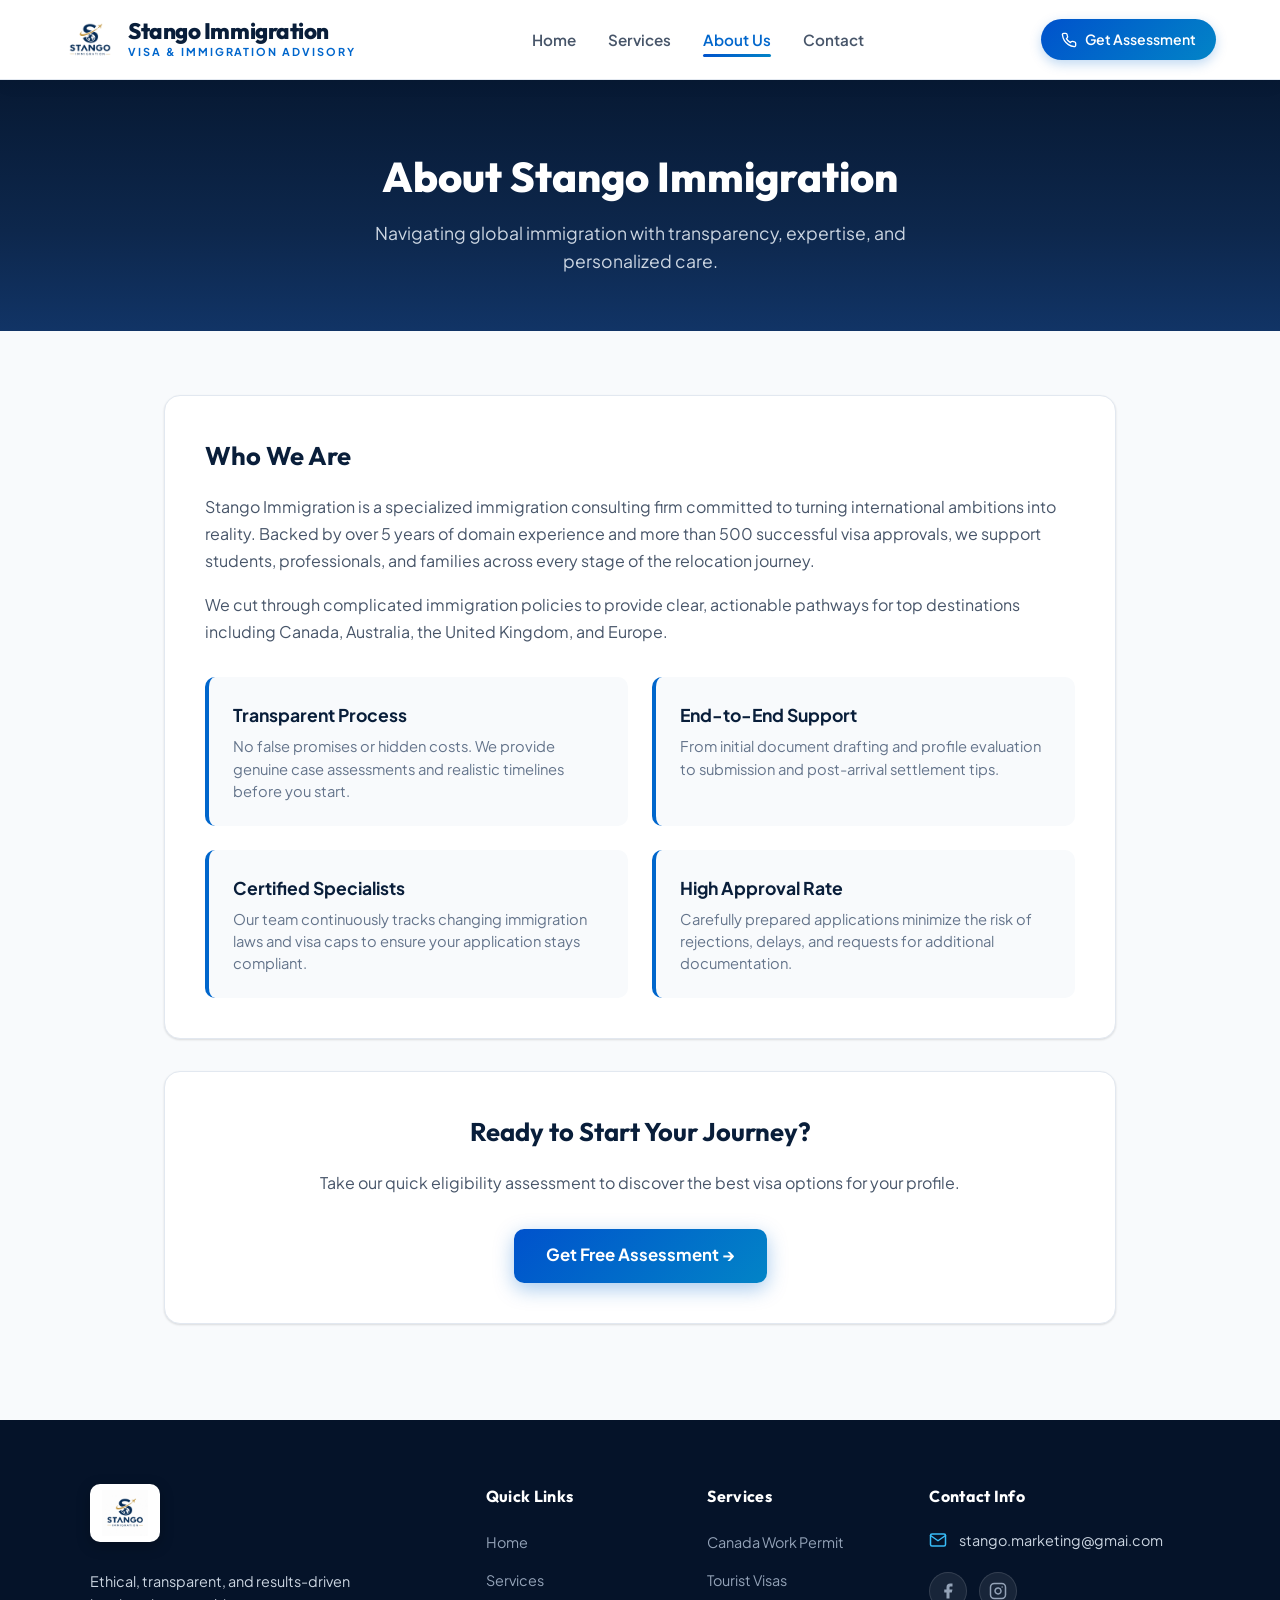
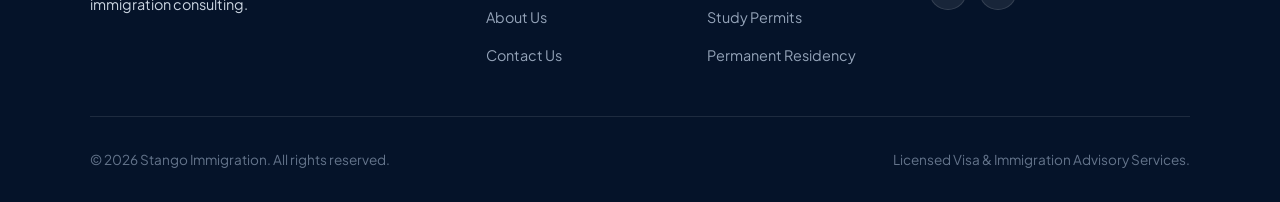
==== about.html @ ac7819a1 "Refresh the Stango Immigration site with a modern layout, branding, and assessment forms. Co-authore" ====
<!DOCTYPE html>
<html lang="en">
<head>
  <meta charset="UTF-8">
  <meta name="viewport" content="width=device-width, initial-scale=1.0">
  <title>About Us | Stango Immigration</title>
  <meta name="description" content="Learn about Stango Immigration, our mission, verified credentials, and commitment to seamless international visa pathways.">
  <link rel="stylesheet" href="css/styles.css">
</head>
<body>

  <!-- SITE HEADER / NAVBAR -->
  <header class="site-header">
    <div class="header-container">
      <a href="index.html" class="brand-link" aria-label="Stango Immigration Home">
        <img src="resources/logo-transparent.png" alt="Stango Immigration Official Logo" class="brand-logo-img">
        <div class="brand-text-wrap">
          <span class="brand-title">Stango Immigration</span>
          <span class="brand-tagline">Visa &amp; Immigration Advisory</span>
        </div>
      </a>

      <!-- Navigation Links -->
      <nav>
        <ul class="nav-menu">
          <li><a href="index.html" class="nav-link">Home</a></li>
          <li><a href="services.html" class="nav-link">Services</a></li>
          <li><a href="about.html" class="nav-link active">About Us</a></li>
          <li><a href="contact.html" class="nav-link">Contact</a></li>
        </ul>
      </nav>

      <!-- Action Button / Header Contact -->
      <div class="header-actions">
        <a href="index.html#assessmentForm" class="btn-nav-cta">
          <svg width="16" height="16" viewBox="0 0 24 24" fill="none" stroke="currentColor" stroke-width="2" stroke-linecap="round" stroke-linejoin="round">
            <path d="M22 16.92v3a2 2 0 0 1-2.18 2 19.79 19.79 0 0 1-8.63-3.07 19.5 19.5 0 0 1-6-6 19.79 19.79 0 0 1-3.07-8.67A2 2 0 0 1 4.11 2h3a2 2 0 0 1 2 1.72 12.84 12.84 0 0 0 .7 2.81 2 2 0 0 1-.45 2.11L8.09 9.91a16 16 0 0 0 6 6l1.27-1.27a2 2 0 0 1 2.11-.45 12.84 12.84 0 0 0 2.81.7A2 2 0 0 1 22 16.92z"></path>
          </svg>
          Get Assessment
        </a>
      </div>

      <!-- Mobile Hamburger Button -->
      <button class="mobile-toggle" aria-label="Toggle navigation menu" aria-expanded="false">
        <span></span>
        <span></span>
        <span></span>
      </button>
    </div>
  </header>

  <!-- PAGE HERO -->
  <section class="page-hero">
    <h1>About Stango Immigration</h1>
    <p>Navigating global immigration with transparency, expertise, and personalized care.</p>
  </section>

  <!-- MAIN ABOUT CONTENT -->
  <main class="content-section">
    <div class="content-card">
      <h2>Who We Are</h2>
      <p>
        Stango Immigration is a specialized immigration consulting firm committed to turning international ambitions into reality. Backed by over 5 years of domain experience and more than 500 successful visa approvals, we support students, professionals, and families across every stage of the relocation journey.
      </p>
      <p>
        We cut through complicated immigration policies to provide clear, actionable pathways for top destinations including Canada, Australia, the United Kingdom, and Europe.
      </p>

      <div class="about-features-grid">
        <div class="feature-box">
          <h3>Transparent Process</h3>
          <p>No false promises or hidden costs. We provide genuine case assessments and realistic timelines before you start.</p>
        </div>
        <div class="feature-box">
          <h3>End-to-End Support</h3>
          <p>From initial document drafting and profile evaluation to submission and post-arrival settlement tips.</p>
        </div>
        <div class="feature-box">
          <h3>Certified Specialists</h3>
          <p>Our team continuously tracks changing immigration laws and visa caps to ensure your application stays compliant.</p>
        </div>
        <div class="feature-box">
          <h3>High Approval Rate</h3>
          <p>Carefully prepared applications minimize the risk of rejections, delays, and requests for additional documentation.</p>
        </div>
      </div>
    </div>

    <div class="content-card" style="text-align: center;">
      <h2>Ready to Start Your Journey?</h2>
      <p style="margin-bottom: 1.5rem;">Take our quick eligibility assessment to discover the best visa options for your profile.</p>
      <a href="index.html#assessmentForm" class="btn-submit-form" style="display: inline-flex; width: auto; padding: 0.85rem 2rem;">
        Get Free Assessment &rarr;
      </a>
    </div>
  </main>

  <!-- MODERN FOOTER -->
  <footer class="site-footer">
    <div class="footer-container">
      <div class="footer-top">
        <div class="footer-brand">
          <a href="index.html" class="footer-logo-card" aria-label="Stango Immigration Home">
            <img src="resources/logo.png" alt="Stango Immigration Official Logo">
          </a>
          <p class="footer-desc">
            Ethical, transparent, and results-driven immigration consulting.
          </p>
        </div>

        <div>
          <h4 class="footer-heading">Quick Links</h4>
          <ul class="footer-links">
            <li><a href="index.html" class="footer-link">Home</a></li>
            <li><a href="services.html" class="footer-link">Services</a></li>
            <li><a href="about.html" class="footer-link">About Us</a></li>
            <li><a href="contact.html" class="footer-link">Contact Us</a></li>
          </ul>
        </div>

        <div>
          <h4 class="footer-heading">Services</h4>
          <ul class="footer-links">
            <li><a href="services.html" class="footer-link">Canada Work Permit</a></li>
            <li><a href="services.html" class="footer-link">Tourist Visas</a></li>
            <li><a href="services.html" class="footer-link">Study Permits</a></li>
            <li><a href="services.html" class="footer-link">Permanent Residency</a></li>
          </ul>
        </div>

        <div>
          <h4 class="footer-heading">Contact Info</h4>
          <div class="footer-contact-item">
            <svg viewBox="0 0 24 24" fill="none" stroke="currentColor" stroke-width="2" stroke-linecap="round" stroke-linejoin="round">
              <path d="M4 4h16c1.1 0 2 .9 2 2v12c0 1.1-.9 2-2 2H4c-1.1 0-2-.9-2-2V6c0-1.1.9-2 2-2z"></path>
              <polyline points="22,6 12,13 2,6"></polyline>
            </svg>
            <a href="mailto:stango.marketing@gmai.com" style="color:#cbd5e1;">stango.marketing@gmai.com</a>
          </div>
          <div class="footer-social-row">
            <a href="https://www.facebook.com/profile.php?id=61595603106578" target="_blank" rel="noopener noreferrer" class="footer-social-btn" aria-label="Stango Immigration on Facebook">
              <svg viewBox="0 0 24 24" fill="currentColor"><path d="M18 2h-3a5 5 0 0 0-5 5v3H7v4h3v8h4v-8h3l1-4h-4V7a1 1 0 0 1 1-1h3z"/></svg>
            </a>
            <a href="https://www.instagram.com/stango.immigration" target="_blank" rel="noopener noreferrer" class="footer-social-btn" aria-label="Stango Immigration on Instagram">
              <svg viewBox="0 0 24 24" fill="none" stroke="currentColor" stroke-width="2" stroke-linecap="round" stroke-linejoin="round">
                <rect x="2" y="2" width="20" height="20" rx="5" ry="5"></rect>
                <path d="M16 11.37A4 4 0 1 1 12.63 8 4 4 0 0 1 16 11.37z"></path>
                <line x1="17.5" y1="6.5" x2="17.51" y2="6.5"></line>
              </svg>
            </a>
          </div>
        </div>
      </div>

      <div class="footer-bottom">
        <p>&copy; 2026 Stango Immigration. All rights reserved.</p>
        <p>Licensed Visa &amp; Immigration Advisory Services.</p>
      </div>
    </div>
  </footer>

  <script src="js/script.js"></script>
</body>
</html>
---- css/styles.css ----
/* ==========================================================================
   STANGO IMMIGRATION - MODERN DESIGN SYSTEM
   ========================================================================== */

@import url('https://fonts.googleapis.com/css2?family=Plus+Jakarta+Sans:wght@300;400;500;600;700;800&family=Outfit:wght@500;600;700;800&display=swap');

:root {
  /* Colors */
  --primary-navy: #091e3a;
  --primary-deep: #051329;
  --primary-blue: #0066cc;
  --blue-hover: #0052a3;
  --blue-light: #e0f2fe;
  --blue-gradient: linear-gradient(135deg, #0052cc 0%, #0284c7 100%);
  --hero-gradient: linear-gradient(180deg, #071933 0%, #0d274c 60%, #113466 100%);
  
  --accent-gold: #f59e0b;
  --accent-gold-hover: #d97706;
  --accent-gradient: linear-gradient(135deg, #f59e0b 0%, #f97316 100%);
  
  --text-primary: #0f172a;
  --text-secondary: #475569;
  --text-muted: #64748b;
  --text-white: #ffffff;
  
  --bg-main: #f8fafc;
  --bg-card: #ffffff;
  --bg-card-alt: #f1f5f9;
  --bg-glass: rgba(255, 255, 255, 0.85);
  
  --border-light: #e2e8f0;
  --border-focus: #38bdf8;
  
  /* Shadows */
  --shadow-sm: 0 1px 3px rgba(0, 0, 0, 0.05), 0 1px 2px rgba(0, 0, 0, 0.08);
  --shadow-md: 0 4px 6px -1px rgba(0, 0, 0, 0.07), 0 2px 4px -2px rgba(0, 0, 0, 0.05);
  --shadow-lg: 0 12px 24px -4px rgba(15, 23, 42, 0.08), 0 4px 6px -2px rgba(15, 23, 42, 0.04);
  --shadow-xl: 0 20px 35px -5px rgba(9, 30, 58, 0.15), 0 8px 10px -6px rgba(9, 30, 58, 0.1);
  --shadow-glow: 0 0 25px rgba(0, 102, 204, 0.35);

  /* Radius */
  --radius-sm: 6px;
  --radius-md: 10px;
  --radius-lg: 16px;
  --radius-full: 9999px;

  /* Typography */
  --font-body: 'Plus Jakarta Sans', -apple-system, BlinkMacSystemFont, 'Segoe UI', Roboto, sans-serif;
  --font-heading: 'Outfit', 'Plus Jakarta Sans', sans-serif;
  
  --transition: all 0.25s cubic-bezier(0.16, 1, 0.3, 1);
}

/* ==========================================================================
   RESET & GLOBAL BASE
   ========================================================================== */
*, *::before, *::after {
  box-sizing: border-box;
  margin: 0;
  padding: 0;
}

html {
  scroll-behavior: smooth;
  font-size: 16px;
}

body {
  font-family: var(--font-body);
  background-color: var(--bg-main);
  color: var(--text-primary);
  line-height: 1.6;
  -webkit-font-smoothing: antialiased;
  -moz-osx-font-smoothing: grayscale;
  overflow-x: hidden;
  display: flex;
  flex-direction: column;
  min-height: 100vh;
}

main {
  flex: 1 0 auto;
}

img {
  max-width: 100%;
  height: auto;
  display: block;
}

a {
  color: inherit;
  text-decoration: none;
  transition: var(--transition);
}

/* ==========================================================================
   HEADER & NAVIGATION
   ========================================================================== */
.site-header {
  position: sticky;
  top: 0;
  z-index: 1000;
  background: rgba(255, 255, 255, 0.95);
  backdrop-filter: blur(12px);
  -webkit-backdrop-filter: blur(12px);
  border-bottom: 1px solid var(--border-light);
  box-shadow: 0 4px 20px rgba(0, 0, 0, 0.04);
}

.header-container {
  max-width: 1200px;
  margin: 0 auto;
  padding: 0.85rem 1.5rem;
  display: flex;
  align-items: center;
  justify-content: space-between;
}

.brand-link {
  display: flex;
  align-items: center;
  gap: 0.75rem;
  text-decoration: none;
}

.brand-logo-img {
  height: 52px;
  width: auto;
  object-fit: contain;
  transition: transform 0.25s ease;
}

.brand-link:hover .brand-logo-img {
  transform: scale(1.03);
}

.footer-logo-card {
  display: inline-flex;
  align-items: center;
  background: #ffffff;
  padding: 6px 12px;
  border-radius: var(--radius-md);
  margin-bottom: 1rem;
  box-shadow: 0 4px 14px rgba(0, 0, 0, 0.25);
  transition: var(--transition);
}

.footer-logo-card:hover {
  transform: translateY(-2px);
  box-shadow: 0 6px 18px rgba(0, 0, 0, 0.35);
}

.footer-logo-card img {
  height: 46px;
  width: auto;
  object-fit: contain;
}

.brand-text-wrap {
  display: flex;
  flex-direction: column;
}

.brand-title {
  font-family: var(--font-heading);
  font-size: 1.4rem;
  font-weight: 800;
  color: var(--primary-navy);
  letter-spacing: -0.02em;
  line-height: 1.1;
}

.brand-tagline {
  font-size: 0.68rem;
  font-weight: 700;
  color: var(--primary-blue);
  letter-spacing: 0.18em;
  text-transform: uppercase;
}

/* Nav Menu */
.nav-menu {
  display: flex;
  align-items: center;
  gap: 2rem;
  list-style: none;
}

.nav-link {
  font-weight: 600;
  font-size: 0.95rem;
  color: var(--text-secondary);
  position: relative;
  padding: 0.5rem 0;
}

.nav-link:hover,
.nav-link.active {
  color: var(--primary-blue);
}

.nav-link::after {
  content: '';
  position: absolute;
  bottom: 0;
  left: 0;
  width: 0;
  height: 2.5px;
  background: var(--blue-gradient);
  border-radius: var(--radius-full);
  transition: width 0.25s ease;
}

.nav-link:hover::after,
.nav-link.active::after {
  width: 100%;
}

/* Nav CTA */
.header-actions {
  display: flex;
  align-items: center;
  gap: 1rem;
}

.btn-nav-cta {
  display: inline-flex;
  align-items: center;
  gap: 0.5rem;
  background: var(--blue-gradient);
  color: var(--text-white);
  padding: 0.6rem 1.25rem;
  border-radius: var(--radius-full);
  font-weight: 600;
  font-size: 0.88rem;
  box-shadow: 0 4px 12px rgba(0, 102, 204, 0.25);
  transition: var(--transition);
}

.btn-nav-cta:hover {
  transform: translateY(-2px);
  box-shadow: 0 6px 18px rgba(0, 102, 204, 0.35);
  color: #fff;
}

/* Mobile Toggle */
.mobile-toggle {
  display: none;
  background: none;
  border: none;
  cursor: pointer;
  padding: 0.5rem;
  flex-direction: column;
  gap: 5px;
}

.mobile-toggle span {
  display: block;
  width: 24px;
  height: 2.5px;
  background-color: var(--primary-navy);
  border-radius: 2px;
  transition: var(--transition);
}

/* ==========================================================================
   HOMEPAGE HERO SECTION
   ========================================================================== */
.hero-homepage {
  background: var(--hero-gradient);
  color: var(--text-white);
  position: relative;
  overflow: hidden;
  padding: 3.5rem 1.5rem 5rem;
}

/* Background ambient glows */
.hero-homepage::before {
  content: '';
  position: absolute;
  top: -100px;
  right: -50px;
  width: 450px;
  height: 450px;
  background: radial-gradient(circle, rgba(56, 189, 248, 0.2) 0%, transparent 70%);
  filter: blur(50px);
  pointer-events: none;
}

.hero-homepage::after {
  content: '';
  position: absolute;
  bottom: -50px;
  left: -50px;
  width: 400px;
  height: 400px;
  background: radial-gradient(circle, rgba(245, 158, 11, 0.15) 0%, transparent 70%);
  filter: blur(50px);
  pointer-events: none;
}

.hero-inner {
  max-width: 1100px;
  margin: 0 auto;
  position: relative;
  z-index: 2;
  text-align: center;
}

/* Hero Badge */
.hero-pill-badge {
  display: inline-flex;
  align-items: center;
  gap: 0.5rem;
  background: rgba(255, 255, 255, 0.12);
  border: 1px solid rgba(255, 255, 255, 0.2);
  backdrop-filter: blur(8px);
  padding: 0.35rem 1rem;
  border-radius: var(--radius-full);
  font-size: 0.85rem;
  font-weight: 600;
  color: #bae6fd;
  margin-bottom: 1.25rem;
  box-shadow: 0 4px 15px rgba(0, 0, 0, 0.1);
}

.hero-pill-badge .dot {
  width: 8px;
  height: 8px;
  border-radius: 50%;
  background-color: var(--accent-gold);
  box-shadow: 0 0 8px var(--accent-gold);
  animation: pulse 2s infinite;
}

@keyframes pulse {
  0% { transform: scale(0.95); opacity: 0.8; }
  50% { transform: scale(1.2); opacity: 1; }
  100% { transform: scale(0.95); opacity: 0.8; }
}

/* Main Organization Title */
.hero-org-title {
  font-family: var(--font-heading);
  font-size: clamp(2.4rem, 5.5vw, 3.8rem);
  font-weight: 800;
  line-height: 1.1;
  letter-spacing: -0.03em;
  margin-bottom: 0.75rem;
  color: #ffffff;
  text-shadow: 0 2px 10px rgba(0, 0, 0, 0.2);
}

.hero-org-title span {
  background: linear-gradient(135deg, #60a5fa 0%, #38bdf8 100%);
  -webkit-background-clip: text;
  -webkit-text-fill-color: transparent;
}

.hero-org-subtitle {
  font-size: 1.15rem;
  max-width: 650px;
  margin: 0 auto 2.5rem;
  color: #cbd5e1;
  font-weight: 400;
}

/* ==========================================================================
   MODERN CONTACT FORM CARD (HERO EMBEDDED)
   ========================================================================== */
.contact-card-wrapper {
  max-width: 760px;
  margin: 0 auto;
  text-align: left;
}

.modern-form-card {
  background: #ffffff;
  color: var(--text-primary);
  border-radius: var(--radius-lg);
  padding: 2.25rem 2.5rem;
  box-shadow: var(--shadow-xl);
  border: 1px solid rgba(255, 255, 255, 0.9);
  position: relative;
  z-index: 5;
}

.form-header {
  margin-bottom: 1.75rem;
  border-bottom: 1px solid var(--border-light);
  padding-bottom: 1.25rem;
  display: flex;
  align-items: center;
  justify-content: space-between;
  flex-wrap: wrap;
  gap: 0.5rem;
}

.form-header-title {
  font-family: var(--font-heading);
  font-size: 1.4rem;
  font-weight: 700;
  color: var(--primary-navy);
  margin-bottom: 0.2rem;
}

.form-header-desc {
  font-size: 0.88rem;
  color: var(--text-muted);
}

.form-header-badge {
  background: #f0fdf4;
  color: #166534;
  border: 1px solid #bbf7d0;
  padding: 0.3rem 0.75rem;
  border-radius: var(--radius-full);
  font-size: 0.78rem;
  font-weight: 600;
}

/* Form Layout Grid */
.form-grid {
  display: grid;
  grid-template-columns: 1fr 1fr;
  gap: 1.25rem;
}

.form-group {
  display: flex;
  flex-direction: column;
  gap: 0.4rem;
}

.form-group.col-span-2 {
  grid-column: span 2;
}

.form-label {
  font-size: 0.88rem;
  font-weight: 600;
  color: var(--text-secondary);
  display: flex;
  align-items: center;
  gap: 0.4rem;
}

.form-label .required {
  color: #ef4444;
}

.input-icon-wrap {
  position: relative;
  display: flex;
  align-items: center;
}

.input-icon {
  position: absolute;
  left: 1rem;
  color: #94a3b8;
  width: 18px;
  height: 18px;
  pointer-events: none;
}

.form-input,
.form-select,
.form-textarea {
  width: 100%;
  font-family: var(--font-body);
  font-size: 0.95rem;
  padding: 0.75rem 1rem 0.75rem 2.75rem;
  background-color: #f8fafc;
  border: 1.5px solid var(--border-light);
  border-radius: var(--radius-md);
  color: var(--text-primary);
  transition: var(--transition);
  outline: none;
}

.form-input:hover,
.form-select:hover,
.form-textarea:hover {
  background-color: #ffffff;
  border-color: #cbd5e1;
}

.form-input:focus,
.form-select:focus,
.form-textarea:focus {
  background-color: #ffffff;
  border-color: var(--primary-blue);
  box-shadow: 0 0 0 3px rgba(0, 102, 204, 0.15);
}

.form-select {
  cursor: pointer;
  appearance: none;
  background-image: url("data:image/svg+xml;charset=UTF-8,%3csvg xmlns='http://www.w3.org/2000/svg' viewBox='0 0 24 24' fill='none' stroke='%2364748b' stroke-width='2' stroke-linecap='round' stroke-linejoin='round'%3e%3cpolyline points='6 9 12 15 18 9'%3e%3c/polyline%3e%3c/svg%3e");
  background-repeat: no-repeat;
  background-position: right 1rem center;
  background-size: 16px;
  padding-right: 2.5rem;
}

.form-textarea {
  padding-left: 1rem;
  min-height: 90px;
  resize: vertical;
}

/* Submit Button */
.btn-submit-form {
  width: 100%;
  background: var(--blue-gradient);
  color: #ffffff;
  font-family: var(--font-body);
  font-size: 1.05rem;
  font-weight: 700;
  padding: 0.95rem 1.5rem;
  border: none;
  border-radius: var(--radius-md);
  cursor: pointer;
  display: flex;
  align-items: center;
  justify-content: center;
  gap: 0.65rem;
  box-shadow: 0 6px 20px rgba(0, 102, 204, 0.35);
  transition: var(--transition);
  margin-top: 0.5rem;
}

.btn-submit-form:hover {
  transform: translateY(-2px);
  box-shadow: 0 8px 25px rgba(0, 102, 204, 0.45);
}

.btn-submit-form:active {
  transform: translateY(0);
}

.btn-submit-form svg {
  width: 20px;
  height: 20px;
  transition: transform 0.2s ease;
}

.btn-submit-form:hover svg {
  transform: translateX(4px);
}

/* Form Footer Guarantee */
.form-footer-guarantee {
  margin-top: 1rem;
  display: flex;
  align-items: center;
  justify-content: center;
  gap: 1.5rem;
  color: var(--text-muted);
  font-size: 0.8rem;
  font-weight: 500;
  text-align: center;
}

.form-footer-guarantee span {
  display: flex;
  align-items: center;
  gap: 0.35rem;
}

/* Submission Feedback Banner */
.form-alert {
  display: none;
  padding: 1rem 1.25rem;
  border-radius: var(--radius-md);
  margin-bottom: 1.5rem;
  font-size: 0.95rem;
  font-weight: 500;
}

.form-alert.success {
  display: flex;
  align-items: center;
  gap: 0.75rem;
  background-color: #ecfdf5;
  color: #065f46;
  border: 1px solid #a7f3d0;
}

/* ==========================================================================
   MINIMAL TRUST / ESSENTIAL HIGHLIGHTS
   ========================================================================== */
.trust-strip {
  background: #ffffff;
  border-bottom: 1px solid var(--border-light);
  padding: 2.5rem 1.5rem;
}

.trust-container {
  max-width: 1100px;
  margin: 0 auto;
  display: grid;
  grid-template-columns: repeat(4, 1fr);
  gap: 1.5rem;
}

.trust-item {
  display: flex;
  align-items: center;
  gap: 1rem;
  padding: 1rem;
  border-radius: var(--radius-md);
  background: #f8fafc;
  border: 1px solid var(--border-light);
  transition: var(--transition);
}

.trust-item:hover {
  transform: translateY(-2px);
  box-shadow: var(--shadow-sm);
  border-color: #cbd5e1;
}

.trust-icon-box {
  width: 44px;
  height: 44px;
  border-radius: 10px;
  background: var(--blue-light);
  color: var(--primary-blue);
  display: flex;
  align-items: center;
  justify-content: center;
  flex-shrink: 0;
}

.trust-icon-box svg {
  width: 22px;
  height: 22px;
}

.trust-title {
  font-size: 0.95rem;
  font-weight: 700;
  color: var(--primary-navy);
  line-height: 1.2;
}

.trust-subtitle {
  font-size: 0.8rem;
  color: var(--text-muted);
}

/* ==========================================================================
   KEY SERVICES SECTION (CLEAN & CONCISE)
   ========================================================================== */
.services-section {
  padding: 4.5rem 1.5rem;
  background: var(--bg-main);
}

.section-container {
  max-width: 1100px;
  margin: 0 auto;
}

.section-header-compact {
  text-align: center;
  margin-bottom: 3rem;
}

.section-eyebrow {
  display: inline-block;
  font-size: 0.78rem;
  font-weight: 700;
  text-transform: uppercase;
  letter-spacing: 0.15em;
  color: var(--primary-blue);
  background: var(--blue-light);
  padding: 0.3rem 0.85rem;
  border-radius: var(--radius-full);
  margin-bottom: 0.75rem;
}

.section-title {
  font-family: var(--font-heading);
  font-size: 2.2rem;
  font-weight: 800;
  color: var(--primary-navy);
  letter-spacing: -0.02em;
}

.section-desc {
  max-width: 600px;
  margin: 0.5rem auto 0;
  color: var(--text-muted);
  font-size: 1rem;
}

.services-grid-modern {
  display: grid;
  grid-template-columns: repeat(3, 1fr);
  gap: 1.75rem;
}

.service-card-modern {
  background: #ffffff;
  border-radius: var(--radius-lg);
  padding: 2rem;
  border: 1px solid var(--border-light);
  box-shadow: var(--shadow-sm);
  transition: var(--transition);
  display: flex;
  flex-direction: column;
}

.service-card-modern:hover {
  transform: translateY(-5px);
  box-shadow: var(--shadow-lg);
  border-color: #cbd5e1;
}

.service-icon-wrap {
  width: 52px;
  height: 52px;
  border-radius: 12px;
  background: var(--blue-light);
  color: var(--primary-blue);
  display: flex;
  align-items: center;
  justify-content: center;
  margin-bottom: 1.25rem;
}

.service-card-title {
  font-family: var(--font-heading);
  font-size: 1.25rem;
  font-weight: 700;
  color: var(--primary-navy);
  margin-bottom: 0.6rem;
}

.service-card-text {
  color: var(--text-secondary);
  font-size: 0.92rem;
  line-height: 1.5;
  margin-bottom: 1.25rem;
  flex-grow: 1;
}

.service-link {
  font-weight: 600;
  font-size: 0.88rem;
  color: var(--primary-blue);
  display: inline-flex;
  align-items: center;
  gap: 0.35rem;
}

.service-link:hover {
  color: var(--blue-hover);
  gap: 0.6rem;
}

/* ==========================================================================
   MINIMAL STATS / DESTINATIONS
   ========================================================================== */
.destinations-strip {
  background: #ffffff;
  padding: 4rem 1.5rem;
  border-top: 1px solid var(--border-light);
  border-bottom: 1px solid var(--border-light);
}

.destinations-grid {
  display: grid;
  grid-template-columns: repeat(4, 1fr);
  gap: 1.5rem;
  margin-top: 2rem;
}

.dest-card {
  background: #f8fafc;
  border: 1px solid var(--border-light);
  border-radius: var(--radius-md);
  padding: 1.5rem;
  text-align: center;
  transition: var(--transition);
}

.dest-card:hover {
  transform: translateY(-3px);
  box-shadow: var(--shadow-md);
  background: #ffffff;
  border-color: var(--border-focus);
}

.dest-flag {
  font-size: 2.2rem;
  margin-bottom: 0.5rem;
}

.dest-name {
  font-family: var(--font-heading);
  font-size: 1.15rem;
  font-weight: 700;
  color: var(--primary-navy);
}

.dest-visas {
  font-size: 0.82rem;
  color: var(--text-muted);
  margin-top: 0.25rem;
}

/* ==========================================================================
   SECONDARY PAGES STYLING (ABOUT, SERVICES, CONTACT)
   ========================================================================== */
.page-hero {
  background: var(--hero-gradient);
  color: #ffffff;
  padding: 4rem 1.5rem 3.5rem;
  text-align: center;
  position: relative;
}

.page-hero h1 {
  font-family: var(--font-heading);
  font-size: 2.6rem;
  font-weight: 800;
  margin-bottom: 0.5rem;
}

.page-hero p {
  color: #cbd5e1;
  font-size: 1.1rem;
  max-width: 600px;
  margin: 0 auto;
}

.content-section {
  padding: 4rem 1.5rem;
  max-width: 1000px;
  margin: 0 auto;
}

.content-card {
  background: #ffffff;
  padding: 2.5rem;
  border-radius: var(--radius-lg);
  border: 1px solid var(--border-light);
  box-shadow: var(--shadow-sm);
  margin-bottom: 2rem;
}

.content-card h2 {
  font-family: var(--font-heading);
  font-size: 1.6rem;
  font-weight: 700;
  color: var(--primary-navy);
  margin-bottom: 1rem;
}

.content-card p {
  color: var(--text-secondary);
  font-size: 1rem;
  line-height: 1.7;
  margin-bottom: 1rem;
}

.content-card p:last-child {
  margin-bottom: 0;
}

.about-features-grid {
  display: grid;
  grid-template-columns: repeat(2, 1fr);
  gap: 1.5rem;
  margin-top: 2rem;
}

.feature-box {
  padding: 1.5rem;
  background: #f8fafc;
  border-radius: var(--radius-md);
  border-left: 4px solid var(--primary-blue);
}

.feature-box h3 {
  font-size: 1.1rem;
  font-weight: 700;
  color: var(--primary-navy);
  margin-bottom: 0.4rem;
}

.feature-box p {
  font-size: 0.92rem;
  color: var(--text-muted);
  line-height: 1.5;
  margin-bottom: 0;
}

/* ==========================================================================
   FOOTER (MODERN, CLEAN, NOT FIXED!)
   ========================================================================== */
.site-footer {
  background: var(--primary-deep);
  color: #94a3b8;
  padding: 4rem 1.5rem 2rem;
  margin-top: auto;
}

.footer-container {
  max-width: 1100px;
  margin: 0 auto;
}

.footer-top {
  display: grid;
  grid-template-columns: 2fr 1fr 1fr 1.5fr;
  gap: 3rem;
  padding-bottom: 3rem;
  border-bottom: 1px solid rgba(255, 255, 255, 0.1);
}

.footer-brand .brand-logo-img {
  height: 40px;
  margin-bottom: 1rem;
}

.footer-desc {
  font-size: 0.9rem;
  line-height: 1.6;
  color: #cbd5e1;
  max-width: 320px;
  margin-top: 0.75rem;
}

.footer-heading {
  font-family: var(--font-heading);
  font-size: 1rem;
  font-weight: 700;
  color: #ffffff;
  margin-bottom: 1.25rem;
  letter-spacing: 0.02em;
}

.footer-links {
  list-style: none;
  display: flex;
  flex-direction: column;
  gap: 0.75rem;
}

.footer-link {
  font-size: 0.9rem;
  color: #94a3b8;
  transition: var(--transition);
}

.footer-link:hover {
  color: #ffffff;
  padding-left: 4px;
}

.footer-contact-item {
  display: flex;
  align-items: flex-start;
  gap: 0.75rem;
  font-size: 0.9rem;
  color: #cbd5e1;
  margin-bottom: 0.85rem;
}

.footer-contact-item svg {
  width: 18px;
  height: 18px;
  color: #38bdf8;
  flex-shrink: 0;
  margin-top: 2px;
}

/* Social Icons */
.footer-social-row {
  display: flex;
  align-items: center;
  gap: 0.75rem;
  margin-top: 1.25rem;
}

.footer-social-btn {
  display: inline-flex;
  align-items: center;
  justify-content: center;
  width: 38px;
  height: 38px;
  border-radius: var(--radius-full);
  background: rgba(255, 255, 255, 0.08);
  border: 1px solid rgba(255, 255, 255, 0.12);
  color: #94a3b8;
  transition: var(--transition);
}

.footer-social-btn:hover {
  background: var(--primary-blue);
  border-color: var(--primary-blue);
  color: #ffffff;
  transform: translateY(-3px);
  box-shadow: 0 6px 16px rgba(0, 102, 204, 0.4);
}

.footer-social-btn svg {
  width: 18px;
  height: 18px;
}

/* Footer bottom */
.footer-bottom {
  padding-top: 2rem;
  display: flex;
  align-items: center;
  justify-content: space-between;
  flex-wrap: wrap;
  gap: 1rem;
  font-size: 0.85rem;
  color: #64748b;
}

/* ==========================================================================
   RESPONSIVE MEDIA QUERIES
   ========================================================================== */
@media (max-width: 992px) {
  .trust-container {
    grid-template-columns: repeat(2, 1fr);
  }

  .services-grid-modern {
    grid-template-columns: repeat(2, 1fr);
  }

  .destinations-grid {
    grid-template-columns: repeat(2, 1fr);
  }

  .footer-top {
    grid-template-columns: 1fr 1fr;
    gap: 2rem;
  }
}

@media (max-width: 768px) {
  .mobile-toggle {
    display: flex;
  }

  .nav-menu {
    position: absolute;
    top: 100%;
    left: 0;
    right: 0;
    background: #ffffff;
    flex-direction: column;
    align-items: flex-start;
    padding: 1.5rem;
    gap: 1rem;
    box-shadow: 0 10px 25px rgba(0, 0, 0, 0.1);
    display: none;
    border-top: 1px solid var(--border-light);
  }

  .nav-menu.open {
    display: flex;
  }

  .header-actions {
    display: none;
  }

  .form-grid {
    grid-template-columns: 1fr;
  }

  .form-group.col-span-2 {
    grid-column: span 1;
  }

  .modern-form-card {
    padding: 1.5rem 1.25rem;
  }

  .services-grid-modern {
    grid-template-columns: 1fr;
  }

  .trust-container {
    grid-template-columns: 1fr;
  }

  .destinations-grid {
    grid-template-columns: 1fr 1fr;
  }

  .about-features-grid {
    grid-template-columns: 1fr;
  }

  .footer-top {
    grid-template-columns: 1fr;
  }

  .hero-homepage {
    padding: 2.5rem 1rem 3.5rem;
  }

  .hero-org-title {
    font-size: 2.2rem;
  }
}
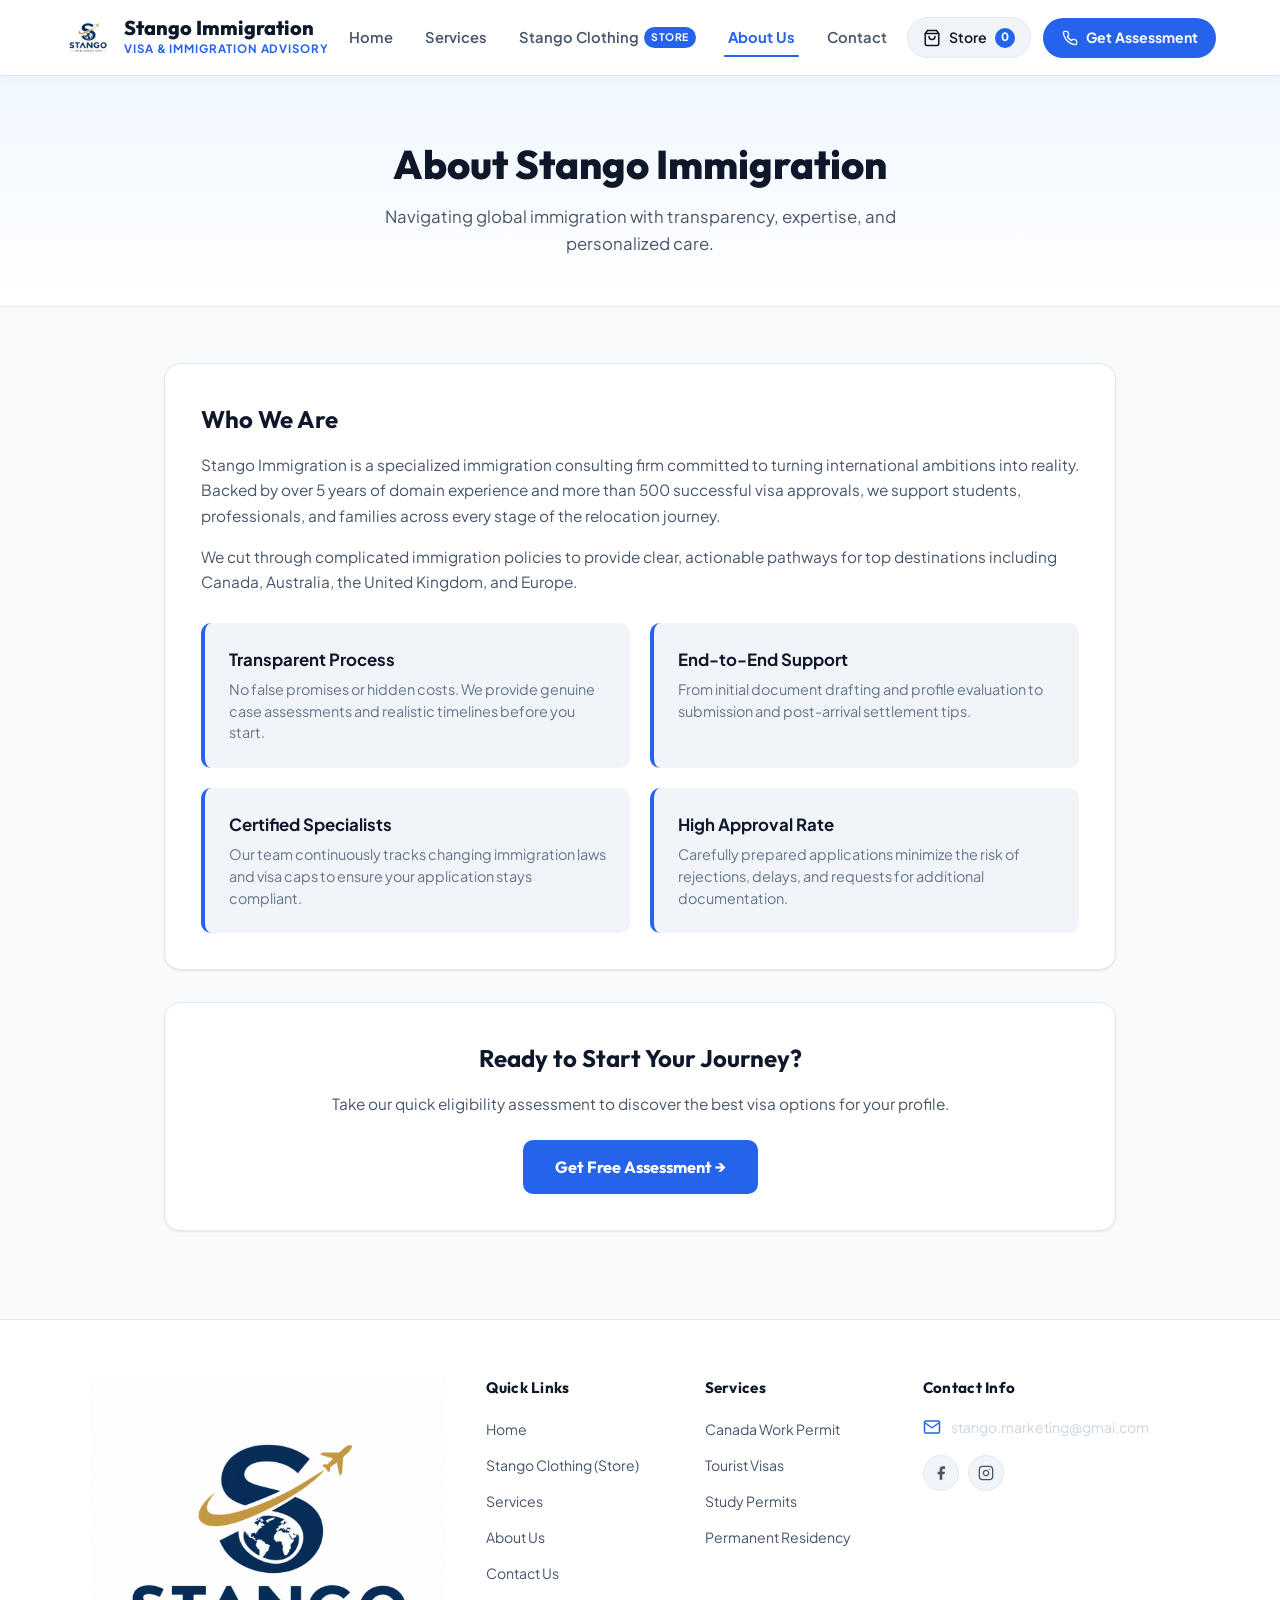
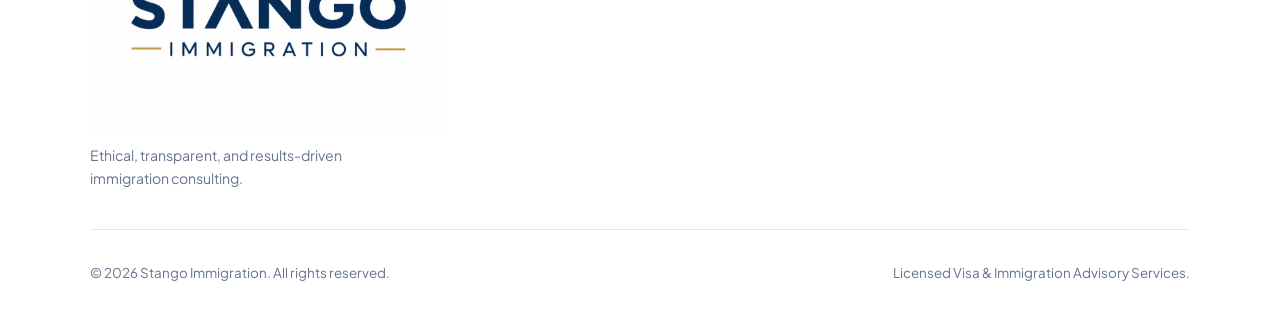
==== commit 3d8bbe62: "feat: Stango Clothing store - 5 meme hoodies @Rs799, light theme, India shipping" ====
--- a/about.html
+++ b/about.html
@@ -1,6 +1,13 @@
 <!DOCTYPE html>
 <html lang="en">
 <head>
+  <!-- Google tag (gtag.js) -->
+  <script async src="https://www.googletagmanager.com/gtm.js?id=GTM-TSWS55KV"></script>
+  <script>
+    window.dataLayer = window.dataLayer || [];
+    function gtag(){dataLayer.push(arguments);}
+    gtag('js', new Date());
+  </script>
   <meta charset="UTF-8">
   <meta name="viewport" content="width=device-width, initial-scale=1.0">
   <title>About Us | Stango Immigration</title>
@@ -25,6 +32,7 @@
         <ul class="nav-menu">
           <li><a href="index.html" class="nav-link">Home</a></li>
           <li><a href="services.html" class="nav-link">Services</a></li>
+          <li><a href="shop.html" class="nav-link">Stango Clothing <span class="nav-badge-new">Store</span></a></li>
           <li><a href="about.html" class="nav-link active">About Us</a></li>
           <li><a href="contact.html" class="nav-link">Contact</a></li>
         </ul>
@@ -32,6 +40,16 @@
 
       <!-- Action Button / Header Contact -->
       <div class="header-actions">
+        <a href="shop.html" class="btn-cart-nav" aria-label="Visit Stango Clothing Store">
+          <svg width="18" height="18" viewBox="0 0 24 24" fill="none" stroke="currentColor" stroke-width="2" stroke-linecap="round" stroke-linejoin="round">
+            <path d="M6 2L3 6v14a2 2 0 0 0 2 2h14a2 2 0 0 0 2-2V6l-3-4z"></path>
+            <line x1="3" y1="6" x2="21" y2="6"></line>
+            <path d="M16 10a4 4 0 0 1-8 0"></path>
+          </svg>
+          <span>Store</span>
+          <span class="cart-count-pill">0</span>
+        </a>
+
         <a href="index.html#assessmentForm" class="btn-nav-cta">
           <svg width="16" height="16" viewBox="0 0 24 24" fill="none" stroke="currentColor" stroke-width="2" stroke-linecap="round" stroke-linejoin="round">
             <path d="M22 16.92v3a2 2 0 0 1-2.18 2 19.79 19.79 0 0 1-8.63-3.07 19.5 19.5 0 0 1-6-6 19.79 19.79 0 0 1-3.07-8.67A2 2 0 0 1 4.11 2h3a2 2 0 0 1 2 1.72 12.84 12.84 0 0 0 .7 2.81 2 2 0 0 1-.45 2.11L8.09 9.91a16 16 0 0 0 6 6l1.27-1.27a2 2 0 0 1 2.11-.45 12.84 12.84 0 0 0 2.81.7A2 2 0 0 1 22 16.92z"></path>
@@ -112,6 +130,7 @@
           <h4 class="footer-heading">Quick Links</h4>
           <ul class="footer-links">
             <li><a href="index.html" class="footer-link">Home</a></li>
+            <li><a href="shop.html" class="footer-link">Stango Clothing (Store)</a></li>
             <li><a href="services.html" class="footer-link">Services</a></li>
             <li><a href="about.html" class="footer-link">About Us</a></li>
             <li><a href="contact.html" class="footer-link">Contact Us</a></li>
--- a/css/styles.css
+++ b/css/styles.css
@@ -1,42 +1,44 @@
 /* ==========================================================================
-   STANGO IMMIGRATION - MODERN DESIGN SYSTEM
+   STANGO IMMIGRATION & CLOTHING - CLEAN LIGHT DESIGN SYSTEM
+   Simple, Modern, Light Theme (No Dark Colors)
    ========================================================================== */
 
 @import url('https://fonts.googleapis.com/css2?family=Plus+Jakarta+Sans:wght@300;400;500;600;700;800&family=Outfit:wght@500;600;700;800&display=swap');
 
 :root {
-  /* Colors */
-  --primary-navy: #091e3a;
-  --primary-deep: #051329;
-  --primary-blue: #0066cc;
-  --blue-hover: #0052a3;
-  --blue-light: #e0f2fe;
-  --blue-gradient: linear-gradient(135deg, #0052cc 0%, #0284c7 100%);
-  --hero-gradient: linear-gradient(180deg, #071933 0%, #0d274c 60%, #113466 100%);
+  /* Brand Light Palette */
+  --primary-blue: #2563eb;
+  --blue-hover: #1d4ed8;
+  --blue-light: #eff6ff;
+  --blue-border: #bfdbfe;
+  --blue-gradient: linear-gradient(135deg, #2563eb 0%, #0284c7 100%);
   
   --accent-gold: #f59e0b;
   --accent-gold-hover: #d97706;
   --accent-gradient: linear-gradient(135deg, #f59e0b 0%, #f97316 100%);
   
+  --hero-bg: linear-gradient(180deg, #f0f7ff 0%, #ffffff 100%);
+  
+  /* Text Colors (High Contrast on Light) */
   --text-primary: #0f172a;
   --text-secondary: #475569;
   --text-muted: #64748b;
   --text-white: #ffffff;
   
+  /* Backgrounds */
   --bg-main: #f8fafc;
   --bg-card: #ffffff;
   --bg-card-alt: #f1f5f9;
-  --bg-glass: rgba(255, 255, 255, 0.85);
   
+  /* Borders */
   --border-light: #e2e8f0;
-  --border-focus: #38bdf8;
+  --border-focus: #3b82f6;
   
   /* Shadows */
-  --shadow-sm: 0 1px 3px rgba(0, 0, 0, 0.05), 0 1px 2px rgba(0, 0, 0, 0.08);
-  --shadow-md: 0 4px 6px -1px rgba(0, 0, 0, 0.07), 0 2px 4px -2px rgba(0, 0, 0, 0.05);
-  --shadow-lg: 0 12px 24px -4px rgba(15, 23, 42, 0.08), 0 4px 6px -2px rgba(15, 23, 42, 0.04);
-  --shadow-xl: 0 20px 35px -5px rgba(9, 30, 58, 0.15), 0 8px 10px -6px rgba(9, 30, 58, 0.1);
-  --shadow-glow: 0 0 25px rgba(0, 102, 204, 0.35);
+  --shadow-sm: 0 1px 3px rgba(0, 0, 0, 0.05), 0 1px 2px rgba(0, 0, 0, 0.04);
+  --shadow-md: 0 4px 6px -1px rgba(0, 0, 0, 0.06), 0 2px 4px -2px rgba(0, 0, 0, 0.04);
+  --shadow-lg: 0 10px 25px -4px rgba(15, 23, 42, 0.06), 0 4px 6px -2px rgba(15, 23, 42, 0.03);
+  --shadow-xl: 0 20px 35px -5px rgba(15, 23, 42, 0.08);
 
   /* Radius */
   --radius-sm: 6px;
@@ -70,12 +72,10 @@
   background-color: var(--bg-main);
   color: var(--text-primary);
   line-height: 1.6;
+  min-height: 100vh;
+  display: flex;
+  flex-direction: column;
   -webkit-font-smoothing: antialiased;
-  -moz-osx-font-smoothing: grayscale;
-  overflow-x: hidden;
-  display: flex;
-  flex-direction: column;
-  min-height: 100vh;
 }
 
 main {
@@ -95,17 +95,15 @@
 }
 
 /* ==========================================================================
-   HEADER & NAVIGATION
+   HEADER & NAVIGATION (CLEAN WHITE)
    ========================================================================== */
 .site-header {
   position: sticky;
   top: 0;
   z-index: 1000;
-  background: rgba(255, 255, 255, 0.95);
-  backdrop-filter: blur(12px);
-  -webkit-backdrop-filter: blur(12px);
+  background: #ffffff;
   border-bottom: 1px solid var(--border-light);
-  box-shadow: 0 4px 20px rgba(0, 0, 0, 0.04);
+  box-shadow: 0 2px 10px rgba(0, 0, 0, 0.03);
 }
 
 .header-container {
@@ -125,7 +123,7 @@
 }
 
 .brand-logo-img {
-  height: 52px;
+  height: 48px;
   width: auto;
   object-fit: contain;
   transition: transform 0.25s ease;
@@ -135,28 +133,6 @@
   transform: scale(1.03);
 }
 
-.footer-logo-card {
-  display: inline-flex;
-  align-items: center;
-  background: #ffffff;
-  padding: 6px 12px;
-  border-radius: var(--radius-md);
-  margin-bottom: 1rem;
-  box-shadow: 0 4px 14px rgba(0, 0, 0, 0.25);
-  transition: var(--transition);
-}
-
-.footer-logo-card:hover {
-  transform: translateY(-2px);
-  box-shadow: 0 6px 18px rgba(0, 0, 0, 0.35);
-}
-
-.footer-logo-card img {
-  height: 46px;
-  width: auto;
-  object-fit: contain;
-}
-
 .brand-text-wrap {
   display: flex;
   flex-direction: column;
@@ -164,90 +140,139 @@
 
 .brand-title {
   font-family: var(--font-heading);
-  font-size: 1.4rem;
+  font-size: 1.25rem;
   font-weight: 800;
-  color: var(--primary-navy);
-  letter-spacing: -0.02em;
-  line-height: 1.1;
+  color: var(--text-primary);
+  line-height: 1.2;
 }
 
 .brand-tagline {
-  font-size: 0.68rem;
-  font-weight: 700;
+  font-size: 0.72rem;
+  text-transform: uppercase;
+  letter-spacing: 0.08em;
   color: var(--primary-blue);
-  letter-spacing: 0.18em;
-  text-transform: uppercase;
-}
-
-/* Nav Menu */
+  font-weight: 700;
+}
+
+/* Navigation Links */
 .nav-menu {
   display: flex;
   align-items: center;
-  gap: 2rem;
   list-style: none;
+  gap: 1.5rem;
 }
 
 .nav-link {
+  font-size: 0.92rem;
   font-weight: 600;
-  font-size: 0.95rem;
   color: var(--text-secondary);
+  padding: 0.5rem 0.25rem;
   position: relative;
-  padding: 0.5rem 0;
-}
-
-.nav-link:hover,
+  transition: var(--transition);
+  display: inline-flex;
+  align-items: center;
+}
+
+.nav-link:hover {
+  color: var(--primary-blue);
+}
+
 .nav-link.active {
   color: var(--primary-blue);
-}
-
-.nav-link::after {
+  font-weight: 700;
+}
+
+.nav-link.active::after {
   content: '';
   position: absolute;
   bottom: 0;
   left: 0;
-  width: 0;
-  height: 2.5px;
-  background: var(--blue-gradient);
+  width: 100%;
+  height: 2px;
+  background-color: var(--primary-blue);
   border-radius: var(--radius-full);
-  transition: width 0.25s ease;
-}
-
-.nav-link:hover::after,
-.nav-link.active::after {
-  width: 100%;
-}
-
-/* Nav CTA */
+}
+
+/* Store Pill Badge */
+.nav-badge-new {
+  display: inline-block;
+  background: var(--primary-blue);
+  color: #fff;
+  font-size: 0.65rem;
+  font-weight: 700;
+  text-transform: uppercase;
+  letter-spacing: 0.5px;
+  padding: 0.15rem 0.45rem;
+  border-radius: var(--radius-full);
+  margin-left: 0.35rem;
+  vertical-align: middle;
+}
+
+/* Header Action Buttons */
 .header-actions {
   display: flex;
   align-items: center;
-  gap: 1rem;
+  gap: 0.75rem;
+}
+
+.btn-cart-nav {
+  display: inline-flex;
+  align-items: center;
+  gap: 0.5rem;
+  background: var(--bg-card-alt);
+  border: 1px solid var(--border-light);
+  color: var(--text-primary);
+  padding: 0.5rem 0.95rem;
+  border-radius: var(--radius-full);
+  font-size: 0.88rem;
+  font-weight: 600;
+  cursor: pointer;
+  transition: var(--transition);
+}
+
+.btn-cart-nav:hover {
+  background: #e2e8f0;
+  border-color: #cbd5e1;
+  color: var(--primary-blue);
+}
+
+.cart-count-pill {
+  background: var(--primary-blue);
+  color: #ffffff;
+  font-size: 0.72rem;
+  font-weight: 800;
+  min-width: 20px;
+  height: 20px;
+  border-radius: var(--radius-full);
+  display: inline-flex;
+  align-items: center;
+  justify-content: center;
+  padding: 0 4px;
 }
 
 .btn-nav-cta {
   display: inline-flex;
   align-items: center;
   gap: 0.5rem;
-  background: var(--blue-gradient);
-  color: var(--text-white);
-  padding: 0.6rem 1.25rem;
+  background: var(--primary-blue);
+  color: #ffffff;
+  padding: 0.55rem 1.15rem;
   border-radius: var(--radius-full);
-  font-weight: 600;
   font-size: 0.88rem;
-  box-shadow: 0 4px 12px rgba(0, 102, 204, 0.25);
+  font-weight: 700;
   transition: var(--transition);
 }
 
 .btn-nav-cta:hover {
-  transform: translateY(-2px);
-  box-shadow: 0 6px 18px rgba(0, 102, 204, 0.35);
-  color: #fff;
+  background: var(--blue-hover);
+  box-shadow: 0 4px 12px rgba(37, 99, 235, 0.25);
+  transform: translateY(-1px);
 }
 
 /* Mobile Toggle */
 .mobile-toggle {
   display: none;
-  background: none;
+  background: transparent;
   border: none;
   cursor: pointer;
   padding: 0.5rem;
@@ -259,45 +284,21 @@
   display: block;
   width: 24px;
   height: 2.5px;
-  background-color: var(--primary-navy);
+  background-color: var(--text-primary);
   border-radius: 2px;
   transition: var(--transition);
 }
 
 /* ==========================================================================
-   HOMEPAGE HERO SECTION
+   HOMEPAGE HERO SECTION (CLEAN LIGHT THEME)
    ========================================================================== */
 .hero-homepage {
-  background: var(--hero-gradient);
-  color: var(--text-white);
+  background: var(--hero-bg);
+  color: var(--text-primary);
   position: relative;
   overflow: hidden;
-  padding: 3.5rem 1.5rem 5rem;
-}
-
-/* Background ambient glows */
-.hero-homepage::before {
-  content: '';
-  position: absolute;
-  top: -100px;
-  right: -50px;
-  width: 450px;
-  height: 450px;
-  background: radial-gradient(circle, rgba(56, 189, 248, 0.2) 0%, transparent 70%);
-  filter: blur(50px);
-  pointer-events: none;
-}
-
-.hero-homepage::after {
-  content: '';
-  position: absolute;
-  bottom: -50px;
-  left: -50px;
-  width: 400px;
-  height: 400px;
-  background: radial-gradient(circle, rgba(245, 158, 11, 0.15) 0%, transparent 70%);
-  filter: blur(50px);
-  pointer-events: none;
+  padding: 3.5rem 1.5rem 4.5rem;
+  border-bottom: 1px solid var(--border-light);
 }
 
 .hero-inner {
@@ -308,67 +309,50 @@
   text-align: center;
 }
 
-/* Hero Badge */
 .hero-pill-badge {
   display: inline-flex;
   align-items: center;
   gap: 0.5rem;
-  background: rgba(255, 255, 255, 0.12);
-  border: 1px solid rgba(255, 255, 255, 0.2);
-  backdrop-filter: blur(8px);
+  background: #eff6ff;
+  border: 1px solid #bfdbfe;
   padding: 0.35rem 1rem;
   border-radius: var(--radius-full);
   font-size: 0.85rem;
   font-weight: 600;
-  color: #bae6fd;
+  color: #1d4ed8;
   margin-bottom: 1.25rem;
-  box-shadow: 0 4px 15px rgba(0, 0, 0, 0.1);
 }
 
 .hero-pill-badge .dot {
   width: 8px;
   height: 8px;
   border-radius: 50%;
-  background-color: var(--accent-gold);
-  box-shadow: 0 0 8px var(--accent-gold);
-  animation: pulse 2s infinite;
-}
-
-@keyframes pulse {
-  0% { transform: scale(0.95); opacity: 0.8; }
-  50% { transform: scale(1.2); opacity: 1; }
-  100% { transform: scale(0.95); opacity: 0.8; }
-}
-
-/* Main Organization Title */
+  background-color: #10b981;
+}
+
 .hero-org-title {
   font-family: var(--font-heading);
-  font-size: clamp(2.4rem, 5.5vw, 3.8rem);
+  font-size: clamp(2.4rem, 5vw, 3.6rem);
   font-weight: 800;
-  line-height: 1.1;
+  line-height: 1.15;
   letter-spacing: -0.03em;
   margin-bottom: 0.75rem;
-  color: #ffffff;
-  text-shadow: 0 2px 10px rgba(0, 0, 0, 0.2);
+  color: var(--text-primary);
 }
 
 .hero-org-title span {
-  background: linear-gradient(135deg, #60a5fa 0%, #38bdf8 100%);
-  -webkit-background-clip: text;
-  -webkit-text-fill-color: transparent;
+  color: var(--primary-blue);
 }
 
 .hero-org-subtitle {
   font-size: 1.15rem;
   max-width: 650px;
   margin: 0 auto 2.5rem;
-  color: #cbd5e1;
+  color: var(--text-secondary);
   font-weight: 400;
 }
 
-/* ==========================================================================
-   MODERN CONTACT FORM CARD (HERO EMBEDDED)
-   ========================================================================== */
+/* Form Card in Hero */
 .contact-card-wrapper {
   max-width: 760px;
   margin: 0 auto;
@@ -380,8 +364,8 @@
   color: var(--text-primary);
   border-radius: var(--radius-lg);
   padding: 2.25rem 2.5rem;
-  box-shadow: var(--shadow-xl);
-  border: 1px solid rgba(255, 255, 255, 0.9);
+  box-shadow: var(--shadow-lg);
+  border: 1px solid var(--border-light);
   position: relative;
   z-index: 5;
 }
@@ -401,7 +385,7 @@
   font-family: var(--font-heading);
   font-size: 1.4rem;
   font-weight: 700;
-  color: var(--primary-navy);
+  color: var(--text-primary);
   margin-bottom: 0.2rem;
 }
 
@@ -420,182 +404,152 @@
   font-weight: 600;
 }
 
-/* Form Layout Grid */
-.form-grid {
-  display: grid;
-  grid-template-columns: 1fr 1fr;
-  gap: 1.25rem;
-}
-
-.form-group {
-  display: flex;
-  flex-direction: column;
-  gap: 0.4rem;
-}
-
-.form-group.col-span-2 {
-  grid-column: span 2;
-}
-
-.form-label {
-  font-size: 0.88rem;
-  font-weight: 600;
-  color: var(--text-secondary);
-  display: flex;
-  align-items: center;
-  gap: 0.4rem;
-}
-
-.form-label .required {
-  color: #ef4444;
-}
-
-.input-icon-wrap {
-  position: relative;
-  display: flex;
-  align-items: center;
-}
-
-.input-icon {
-  position: absolute;
-  left: 1rem;
-  color: #94a3b8;
-  width: 18px;
-  height: 18px;
-  pointer-events: none;
-}
-
-.form-input,
-.form-select,
-.form-textarea {
-  width: 100%;
-  font-family: var(--font-body);
-  font-size: 0.95rem;
-  padding: 0.75rem 1rem 0.75rem 2.75rem;
-  background-color: #f8fafc;
-  border: 1.5px solid var(--border-light);
-  border-radius: var(--radius-md);
-  color: var(--text-primary);
-  transition: var(--transition);
-  outline: none;
-}
-
-.form-input:hover,
-.form-select:hover,
-.form-textarea:hover {
-  background-color: #ffffff;
-  border-color: #cbd5e1;
-}
-
-.form-input:focus,
-.form-select:focus,
-.form-textarea:focus {
-  background-color: #ffffff;
-  border-color: var(--primary-blue);
-  box-shadow: 0 0 0 3px rgba(0, 102, 204, 0.15);
-}
-
-.form-select {
-  cursor: pointer;
-  appearance: none;
-  background-image: url("data:image/svg+xml;charset=UTF-8,%3csvg xmlns='http://www.w3.org/2000/svg' viewBox='0 0 24 24' fill='none' stroke='%2364748b' stroke-width='2' stroke-linecap='round' stroke-linejoin='round'%3e%3cpolyline points='6 9 12 15 18 9'%3e%3c/polyline%3e%3c/svg%3e");
-  background-repeat: no-repeat;
-  background-position: right 1rem center;
-  background-size: 16px;
-  padding-right: 2.5rem;
-}
-
-.form-textarea {
-  padding-left: 1rem;
-  min-height: 90px;
-  resize: vertical;
-}
-
-/* Submit Button */
-.btn-submit-form {
-  width: 100%;
-  background: var(--blue-gradient);
-  color: #ffffff;
-  font-family: var(--font-body);
-  font-size: 1.05rem;
-  font-weight: 700;
-  padding: 0.95rem 1.5rem;
-  border: none;
-  border-radius: var(--radius-md);
-  cursor: pointer;
-  display: flex;
-  align-items: center;
-  justify-content: center;
-  gap: 0.65rem;
-  box-shadow: 0 6px 20px rgba(0, 102, 204, 0.35);
-  transition: var(--transition);
-  margin-top: 0.5rem;
-}
-
-.btn-submit-form:hover {
-  transform: translateY(-2px);
-  box-shadow: 0 8px 25px rgba(0, 102, 204, 0.45);
-}
-
-.btn-submit-form:active {
-  transform: translateY(0);
-}
-
-.btn-submit-form svg {
-  width: 20px;
-  height: 20px;
-  transition: transform 0.2s ease;
-}
-
-.btn-submit-form:hover svg {
-  transform: translateX(4px);
-}
-
-/* Form Footer Guarantee */
-.form-footer-guarantee {
-  margin-top: 1rem;
-  display: flex;
-  align-items: center;
-  justify-content: center;
-  gap: 1.5rem;
-  color: var(--text-muted);
-  font-size: 0.8rem;
-  font-weight: 500;
-  text-align: center;
-}
-
-.form-footer-guarantee span {
-  display: flex;
-  align-items: center;
-  gap: 0.35rem;
-}
-
-/* Submission Feedback Banner */
 .form-alert {
   display: none;
   padding: 1rem 1.25rem;
   border-radius: var(--radius-md);
   margin-bottom: 1.5rem;
-  font-size: 0.95rem;
-  font-weight: 500;
+  font-size: 0.92rem;
+  line-height: 1.5;
+  align-items: center;
+  gap: 0.75rem;
 }
 
 .form-alert.success {
-  display: flex;
-  align-items: center;
-  gap: 0.75rem;
-  background-color: #ecfdf5;
-  color: #065f46;
-  border: 1px solid #a7f3d0;
+  background-color: #f0fdf4;
+  border: 1px solid #bbf7d0;
+  color: #166534;
+}
+
+.form-grid {
+  display: grid;
+  grid-template-columns: repeat(2, 1fr);
+  gap: 1.25rem;
+  margin-bottom: 1.5rem;
+}
+
+.form-group {
+  display: flex;
+  flex-direction: column;
+}
+
+.form-group.col-span-2 {
+  grid-column: span 2;
+}
+
+.form-label {
+  font-size: 0.84rem;
+  font-weight: 700;
+  color: var(--text-primary);
+  margin-bottom: 0.4rem;
+  display: flex;
+  align-items: center;
+  gap: 0.25rem;
+}
+
+.form-label .required {
+  color: #ef4444;
+}
+
+.input-icon-wrap {
+  position: relative;
+  display: flex;
+  align-items: center;
+}
+
+.input-icon {
+  position: absolute;
+  left: 1rem;
+  width: 18px;
+  height: 18px;
+  color: var(--text-muted);
+  pointer-events: none;
+}
+
+.form-input,
+.form-select,
+.form-textarea {
+  width: 100%;
+  padding: 0.75rem 1rem 0.75rem 2.75rem;
+  background: #ffffff;
+  border: 1px solid var(--border-light);
+  border-radius: var(--radius-md);
+  color: var(--text-primary);
+  font-family: var(--font-body);
+  font-size: 0.92rem;
+  outline: none;
+  transition: var(--transition);
+}
+
+.form-select {
+  cursor: pointer;
+  appearance: none;
+  background-image: url("data:image/svg+xml,%3Csvg xmlns='http://www.w3.org/2000/svg' width='16' height='16' viewBox='0 0 24 24' fill='none' stroke='%2364748b' stroke-width='2' stroke-linecap='round' stroke-linejoin='round'%3E%3Cpolyline points='6 9 12 15 18 9'%3E%3C/polyline%3E%3C/svg%3E");
+  background-repeat: no-repeat;
+  background-position: right 1rem center;
+  background-size: 14px;
+}
+
+.form-textarea {
+  padding-left: 1rem;
+  min-height: 90px;
+  resize: vertical;
+}
+
+.form-input:focus,
+.form-select:focus,
+.form-textarea:focus {
+  border-color: var(--primary-blue);
+  box-shadow: 0 0 0 3px rgba(37, 99, 235, 0.12);
+}
+
+.btn-submit-form {
+  width: 100%;
+  padding: 0.9rem 1.5rem;
+  background: var(--primary-blue);
+  color: #ffffff;
+  border: none;
+  border-radius: var(--radius-md);
+  font-family: var(--font-heading);
+  font-size: 1.02rem;
+  font-weight: 700;
+  cursor: pointer;
+  display: flex;
+  align-items: center;
+  justify-content: center;
+  gap: 0.6rem;
+  transition: var(--transition);
+}
+
+.btn-submit-form:hover {
+  background: var(--blue-hover);
+  transform: translateY(-2px);
+  box-shadow: 0 4px 14px rgba(37, 99, 235, 0.25);
+}
+
+.btn-submit-form svg {
+  width: 18px;
+  height: 18px;
+}
+
+.form-footer-guarantee {
+  display: flex;
+  align-items: center;
+  justify-content: center;
+  gap: 1.25rem;
+  flex-wrap: wrap;
+  margin-top: 1.25rem;
+  font-size: 0.78rem;
+  color: var(--text-muted);
 }
 
 /* ==========================================================================
-   MINIMAL TRUST / ESSENTIAL HIGHLIGHTS
+   MINIMAL TRUST / HIGHLIGHTS STRIP
    ========================================================================== */
 .trust-strip {
   background: #ffffff;
   border-bottom: 1px solid var(--border-light);
-  padding: 2.5rem 1.5rem;
+  padding: 2.25rem 1.5rem;
 }
 
 .trust-container {
@@ -610,23 +564,12 @@
   display: flex;
   align-items: center;
   gap: 1rem;
-  padding: 1rem;
-  border-radius: var(--radius-md);
-  background: #f8fafc;
-  border: 1px solid var(--border-light);
-  transition: var(--transition);
-}
-
-.trust-item:hover {
-  transform: translateY(-2px);
-  box-shadow: var(--shadow-sm);
-  border-color: #cbd5e1;
 }
 
 .trust-icon-box {
   width: 44px;
   height: 44px;
-  border-radius: 10px;
+  border-radius: var(--radius-md);
   background: var(--blue-light);
   color: var(--primary-blue);
   display: flex;
@@ -641,10 +584,9 @@
 }
 
 .trust-title {
+  font-weight: 700;
   font-size: 0.95rem;
-  font-weight: 700;
-  color: var(--primary-navy);
-  line-height: 1.2;
+  color: var(--text-primary);
 }
 
 .trust-subtitle {
@@ -653,11 +595,11 @@
 }
 
 /* ==========================================================================
-   KEY SERVICES SECTION (CLEAN & CONCISE)
+   KEY SERVICES SECTION
    ========================================================================== */
 .services-section {
   padding: 4.5rem 1.5rem;
-  background: var(--bg-main);
+  background-color: var(--bg-main);
 }
 
 .section-container {
@@ -667,41 +609,38 @@
 
 .section-header-compact {
   text-align: center;
-  margin-bottom: 3rem;
+  max-width: 650px;
+  margin: 0 auto 3rem;
 }
 
 .section-eyebrow {
+  font-size: 0.78rem;
+  text-transform: uppercase;
+  letter-spacing: 0.08em;
+  font-weight: 800;
+  color: var(--primary-blue);
   display: inline-block;
-  font-size: 0.78rem;
-  font-weight: 700;
-  text-transform: uppercase;
-  letter-spacing: 0.15em;
-  color: var(--primary-blue);
-  background: var(--blue-light);
-  padding: 0.3rem 0.85rem;
-  border-radius: var(--radius-full);
-  margin-bottom: 0.75rem;
+  margin-bottom: 0.4rem;
 }
 
 .section-title {
   font-family: var(--font-heading);
-  font-size: 2.2rem;
+  font-size: 2.1rem;
   font-weight: 800;
-  color: var(--primary-navy);
+  color: var(--text-primary);
+  margin-bottom: 0.6rem;
   letter-spacing: -0.02em;
 }
 
 .section-desc {
-  max-width: 600px;
-  margin: 0.5rem auto 0;
-  color: var(--text-muted);
   font-size: 1rem;
+  color: var(--text-secondary);
 }
 
 .services-grid-modern {
   display: grid;
   grid-template-columns: repeat(3, 1fr);
-  gap: 1.75rem;
+  gap: 1.5rem;
 }
 
 .service-card-modern {
@@ -710,21 +649,21 @@
   padding: 2rem;
   border: 1px solid var(--border-light);
   box-shadow: var(--shadow-sm);
+  display: flex;
+  flex-direction: column;
   transition: var(--transition);
-  display: flex;
-  flex-direction: column;
 }
 
 .service-card-modern:hover {
-  transform: translateY(-5px);
+  transform: translateY(-4px);
   box-shadow: var(--shadow-lg);
   border-color: #cbd5e1;
 }
 
 .service-icon-wrap {
-  width: 52px;
-  height: 52px;
-  border-radius: 12px;
+  width: 50px;
+  height: 50px;
+  border-radius: var(--radius-md);
   background: var(--blue-light);
   color: var(--primary-blue);
   display: flex;
@@ -735,23 +674,23 @@
 
 .service-card-title {
   font-family: var(--font-heading);
-  font-size: 1.25rem;
-  font-weight: 700;
-  color: var(--primary-navy);
+  font-size: 1.2rem;
+  font-weight: 700;
+  color: var(--text-primary);
   margin-bottom: 0.6rem;
 }
 
 .service-card-text {
+  font-size: 0.92rem;
   color: var(--text-secondary);
-  font-size: 0.92rem;
-  line-height: 1.5;
+  line-height: 1.6;
   margin-bottom: 1.25rem;
   flex-grow: 1;
 }
 
 .service-link {
-  font-weight: 600;
   font-size: 0.88rem;
+  font-weight: 700;
   color: var(--primary-blue);
   display: inline-flex;
   align-items: center;
@@ -760,15 +699,15 @@
 
 .service-link:hover {
   color: var(--blue-hover);
-  gap: 0.6rem;
+  padding-left: 4px;
 }
 
 /* ==========================================================================
-   MINIMAL STATS / DESTINATIONS
+   DESTINATIONS STRIP
    ========================================================================== */
 .destinations-strip {
-  background: #ffffff;
   padding: 4rem 1.5rem;
+  background-color: #ffffff;
   border-top: 1px solid var(--border-light);
   border-bottom: 1px solid var(--border-light);
 }
@@ -776,12 +715,11 @@
 .destinations-grid {
   display: grid;
   grid-template-columns: repeat(4, 1fr);
-  gap: 1.5rem;
-  margin-top: 2rem;
+  gap: 1.25rem;
 }
 
 .dest-card {
-  background: #f8fafc;
+  background: var(--bg-card-alt);
   border: 1px solid var(--border-light);
   border-radius: var(--radius-md);
   padding: 1.5rem;
@@ -790,64 +728,66 @@
 }
 
 .dest-card:hover {
+  background: #ffffff;
   transform: translateY(-3px);
   box-shadow: var(--shadow-md);
-  background: #ffffff;
-  border-color: var(--border-focus);
+  border-color: var(--primary-blue);
 }
 
 .dest-flag {
   font-size: 2.2rem;
-  margin-bottom: 0.5rem;
+  margin-bottom: 0.6rem;
 }
 
 .dest-name {
   font-family: var(--font-heading);
   font-size: 1.15rem;
   font-weight: 700;
-  color: var(--primary-navy);
+  color: var(--text-primary);
+  margin-bottom: 0.25rem;
 }
 
 .dest-visas {
-  font-size: 0.82rem;
+  font-size: 0.8rem;
   color: var(--text-muted);
-  margin-top: 0.25rem;
 }
 
 /* ==========================================================================
    SECONDARY PAGES STYLING (ABOUT, SERVICES, CONTACT)
    ========================================================================== */
 .page-hero {
-  background: var(--hero-gradient);
-  color: #ffffff;
-  padding: 4rem 1.5rem 3.5rem;
+  background: var(--hero-bg);
+  color: var(--text-primary);
+  padding: 3.5rem 1.5rem 3rem;
   text-align: center;
   position: relative;
+  border-bottom: 1px solid var(--border-light);
 }
 
 .page-hero h1 {
   font-family: var(--font-heading);
-  font-size: 2.6rem;
+  font-size: 2.5rem;
   font-weight: 800;
+  color: var(--text-primary);
   margin-bottom: 0.5rem;
 }
 
 .page-hero p {
-  color: #cbd5e1;
-  font-size: 1.1rem;
+  color: var(--text-secondary);
+  font-size: 1.05rem;
   max-width: 600px;
   margin: 0 auto;
 }
 
 .content-section {
-  padding: 4rem 1.5rem;
+  padding: 3.5rem 1.5rem;
   max-width: 1000px;
   margin: 0 auto;
 }
 
 .content-card {
   background: #ffffff;
-  padding: 2.5rem;
+  padding: 2.25rem;
   border-radius: var(--radius-lg);
   border: 1px solid var(--border-light);
   box-shadow: var(--shadow-sm);
@@ -856,16 +796,16 @@
 
 .content-card h2 {
   font-family: var(--font-heading);
-  font-size: 1.6rem;
-  font-weight: 700;
-  color: var(--primary-navy);
-  margin-bottom: 1rem;
+  font-size: 1.5rem;
+  font-weight: 700;
+  color: var(--text-primary);
+  margin-bottom: 0.85rem;
 }
 
 .content-card p {
   color: var(--text-secondary);
-  font-size: 1rem;
-  line-height: 1.7;
+  font-size: 0.96rem;
+  line-height: 1.65;
   margin-bottom: 1rem;
 }
 
@@ -876,39 +816,40 @@
 .about-features-grid {
   display: grid;
   grid-template-columns: repeat(2, 1fr);
-  gap: 1.5rem;
-  margin-top: 2rem;
+  gap: 1.25rem;
+  margin-top: 1.75rem;
 }
 
 .feature-box {
   padding: 1.5rem;
-  background: #f8fafc;
+  background: var(--bg-card-alt);
   border-radius: var(--radius-md);
   border-left: 4px solid var(--primary-blue);
 }
 
 .feature-box h3 {
-  font-size: 1.1rem;
-  font-weight: 700;
-  color: var(--primary-navy);
-  margin-bottom: 0.4rem;
+  font-size: 1.05rem;
+  font-weight: 700;
+  color: var(--text-primary);
+  margin-bottom: 0.35rem;
 }
 
 .feature-box p {
-  font-size: 0.92rem;
+  font-size: 0.9rem;
   color: var(--text-muted);
   line-height: 1.5;
   margin-bottom: 0;
 }
 
 /* ==========================================================================
-   FOOTER (MODERN, CLEAN, NOT FIXED!)
+   FOOTER (CLEAN LIGHT THEME - NO DARK COLORS)
    ========================================================================== */
 .site-footer {
-  background: var(--primary-deep);
-  color: #94a3b8;
-  padding: 4rem 1.5rem 2rem;
+  background: #ffffff;
+  color: var(--text-secondary);
+  padding: 3.5rem 1.5rem 2rem;
   margin-top: auto;
+  border-top: 1px solid var(--border-light);
 }
 
 .footer-container {
@@ -919,30 +860,30 @@
 .footer-top {
   display: grid;
   grid-template-columns: 2fr 1fr 1fr 1.5fr;
-  gap: 3rem;
-  padding-bottom: 3rem;
-  border-bottom: 1px solid rgba(255, 255, 255, 0.1);
-}
-
-.footer-brand .brand-logo-img {
-  height: 40px;
-  margin-bottom: 1rem;
+  gap: 2.5rem;
+  padding-bottom: 2.5rem;
+  border-bottom: 1px solid var(--border-light);
+}
+
+.footer-brand-col .brand-logo-img {
+  height: 42px;
+  margin-bottom: 0.75rem;
 }
 
 .footer-desc {
-  font-size: 0.9rem;
+  font-size: 0.88rem;
   line-height: 1.6;
-  color: #cbd5e1;
+  color: var(--text-muted);
   max-width: 320px;
   margin-top: 0.75rem;
 }
 
 .footer-heading {
   font-family: var(--font-heading);
-  font-size: 1rem;
-  font-weight: 700;
-  color: #ffffff;
-  margin-bottom: 1.25rem;
+  font-size: 0.95rem;
+  font-weight: 700;
+  color: var(--text-primary);
+  margin-bottom: 1rem;
   letter-spacing: 0.02em;
 }
 
@@ -950,55 +891,54 @@
   list-style: none;
   display: flex;
   flex-direction: column;
-  gap: 0.75rem;
+  gap: 0.65rem;
 }
 
 .footer-link {
-  font-size: 0.9rem;
-  color: #94a3b8;
+  font-size: 0.88rem;
+  color: var(--text-secondary);
   transition: var(--transition);
 }
 
 .footer-link:hover {
-  color: #ffffff;
+  color: var(--primary-blue);
   padding-left: 4px;
 }
 
 .footer-contact-item {
   display: flex;
   align-items: flex-start;
-  gap: 0.75rem;
-  font-size: 0.9rem;
-  color: #cbd5e1;
-  margin-bottom: 0.85rem;
+  gap: 0.65rem;
+  font-size: 0.88rem;
+  color: var(--text-secondary);
+  margin-bottom: 0.75rem;
 }
 
 .footer-contact-item svg {
   width: 18px;
   height: 18px;
-  color: #38bdf8;
+  color: var(--primary-blue);
   flex-shrink: 0;
   margin-top: 2px;
 }
 
-/* Social Icons */
 .footer-social-row {
   display: flex;
   align-items: center;
-  gap: 0.75rem;
-  margin-top: 1.25rem;
+  gap: 0.6rem;
+  margin-top: 1rem;
 }
 
 .footer-social-btn {
   display: inline-flex;
   align-items: center;
   justify-content: center;
-  width: 38px;
-  height: 38px;
+  width: 36px;
+  height: 36px;
   border-radius: var(--radius-full);
-  background: rgba(255, 255, 255, 0.08);
-  border: 1px solid rgba(255, 255, 255, 0.12);
-  color: #94a3b8;
+  background: var(--bg-card-alt);
+  border: 1px solid var(--border-light);
+  color: var(--text-secondary);
   transition: var(--transition);
 }
 
@@ -1006,16 +946,14 @@
   background: var(--primary-blue);
   border-color: var(--primary-blue);
   color: #ffffff;
-  transform: translateY(-3px);
-  box-shadow: 0 6px 16px rgba(0, 102, 204, 0.4);
+  transform: translateY(-2px);
 }
 
 .footer-social-btn svg {
-  width: 18px;
-  height: 18px;
-}
-
-/* Footer bottom */
+  width: 16px;
+  height: 16px;
+}
+
 .footer-bottom {
   padding-top: 2rem;
   display: flex;
@@ -1023,26 +961,764 @@
   justify-content: space-between;
   flex-wrap: wrap;
   gap: 1rem;
+  font-size: 0.84rem;
+  color: var(--text-muted);
+}
+
+/* ==========================================================================
+   STANGO CLOTHING - ECOMMERCE STORE (LIGHT THEME)
+   ========================================================================== */
+.shop-hero {
+  background: var(--hero-bg);
+  color: var(--text-primary);
+  padding: 3.5rem 1.5rem 3rem;
+  text-align: center;
+  position: relative;
+  border-bottom: 1px solid var(--border-light);
+}
+
+.shop-hero-inner {
+  max-width: 860px;
+  margin: 0 auto;
+  position: relative;
+  z-index: 1;
+}
+
+.shop-brand-badge {
+  display: inline-flex;
+  align-items: center;
+  gap: 0.45rem;
+  background: #fef3c7;
+  border: 1px solid #fde68a;
+  color: #b45309;
+  padding: 0.35rem 0.9rem;
+  border-radius: var(--radius-full);
+  font-size: 0.8rem;
+  font-weight: 700;
+  text-transform: uppercase;
+  letter-spacing: 0.04em;
+  margin-bottom: 1rem;
+}
+
+.shop-hero-title {
+  font-family: var(--font-heading);
+  font-size: 2.8rem;
+  font-weight: 800;
+  line-height: 1.15;
+  margin-bottom: 0.75rem;
+  color: var(--text-primary);
+}
+
+.shop-hero-title span {
+  color: var(--primary-blue);
+}
+
+.shop-hero-subtitle {
+  font-size: 1.1rem;
+  color: var(--text-secondary);
+  max-width: 680px;
+  margin: 0 auto 1.5rem;
+  line-height: 1.55;
+}
+
+.free-delivery-badge-pill {
+  display: inline-flex;
+  align-items: center;
+  gap: 0.5rem;
+  background: #f0fdf4;
+  border: 1px solid #bbf7d0;
+  color: #15803d;
+  font-size: 0.92rem;
+  font-weight: 700;
+  padding: 0.45rem 1.1rem;
+  border-radius: var(--radius-full);
+}
+
+/* Perks Strip */
+.shop-perks-strip {
+  background: #ffffff;
+  border-bottom: 1px solid var(--border-light);
+  padding: 1.25rem 1.5rem;
+}
+
+.shop-perks-container {
+  max-width: 1100px;
+  margin: 0 auto;
+  display: grid;
+  grid-template-columns: repeat(4, 1fr);
+  gap: 1.5rem;
+}
+
+.shop-perk-item {
+  display: flex;
+  align-items: center;
+  gap: 0.85rem;
+}
+
+.shop-perk-icon {
+  width: 40px;
+  height: 40px;
+  border-radius: var(--radius-md);
+  background: var(--blue-light);
+  color: var(--primary-blue);
+  display: flex;
+  align-items: center;
+  justify-content: center;
+  flex-shrink: 0;
+}
+
+.shop-perk-title {
+  font-size: 0.9rem;
+  font-weight: 700;
+  color: var(--text-primary);
+}
+
+.shop-perk-sub {
+  font-size: 0.78rem;
+  color: var(--text-muted);
+}
+
+/* Products Section */
+.shop-section {
+  padding: 3rem 1.5rem 5rem;
+  background: var(--bg-main);
+}
+
+.shop-container {
+  max-width: 1100px;
+  margin: 0 auto;
+}
+
+.shop-toolbar {
+  background: #ffffff;
+  border: 1px solid var(--border-light);
+  border-radius: var(--radius-lg);
+  padding: 0.85rem 1.25rem;
+  margin-bottom: 2rem;
+  display: flex;
+  flex-wrap: wrap;
+  align-items: center;
+  justify-content: space-between;
+  gap: 1rem;
+  box-shadow: var(--shadow-sm);
+}
+
+.shop-categories {
+  display: flex;
+  flex-wrap: wrap;
+  gap: 0.5rem;
+}
+
+.category-filter-btn {
+  background: var(--bg-card-alt);
+  border: 1px solid var(--border-light);
+  color: var(--text-secondary);
+  font-size: 0.86rem;
+  font-weight: 600;
+  padding: 0.4rem 0.95rem;
+  border-radius: var(--radius-full);
+  cursor: pointer;
+  transition: var(--transition);
+}
+
+.category-filter-btn:hover {
+  background: #e2e8f0;
+  color: var(--text-primary);
+}
+
+.category-filter-btn.active {
+  background: var(--primary-blue);
+  border-color: var(--primary-blue);
+  color: #ffffff;
+}
+
+.shop-toolbar-controls {
+  display: flex;
+  align-items: center;
+  gap: 0.75rem;
+}
+
+.shop-sort-select {
+  padding: 0.45rem 1.75rem 0.45rem 0.85rem;
+  border: 1px solid var(--border-light);
+  border-radius: var(--radius-md);
+  font-size: 0.88rem;
+  font-weight: 600;
+  color: var(--text-primary);
+  background: var(--bg-main);
+  cursor: pointer;
+  outline: none;
+}
+
+/* Products Grid: 3 or 2 columns for large crisp hoodies */
+.products-grid {
+  display: grid;
+  grid-template-columns: repeat(3, 1fr);
+  gap: 2rem;
+}
+
+/* Product Card */
+.product-card {
+  background: #ffffff;
+  border: 1px solid var(--border-light);
+  border-radius: var(--radius-lg);
+  overflow: hidden;
+  display: flex;
+  flex-direction: column;
+  transition: var(--transition);
+  box-shadow: var(--shadow-sm);
+  position: relative;
+}
+
+.product-card:hover {
+  transform: translateY(-5px);
+  box-shadow: var(--shadow-lg);
+  border-color: #cbd5e1;
+}
+
+.product-media {
+  position: relative;
+  background: #f8fafc;
+  aspect-ratio: 1 / 1.15;
+  overflow: hidden;
+  display: flex;
+  align-items: center;
+  justify-content: center;
+}
+
+.product-img {
+  width: 100%;
+  height: 100%;
+  object-fit: cover;
+  transition: transform 0.4s ease;
+}
+
+.product-card:hover .product-img {
+  transform: scale(1.05);
+}
+
+.product-badge {
+  position: absolute;
+  top: 0.85rem;
+  left: 0.85rem;
+  background: var(--primary-blue);
+  color: #fff;
+  font-size: 0.72rem;
+  font-weight: 700;
+  padding: 0.25rem 0.65rem;
+  border-radius: var(--radius-sm);
+  z-index: 2;
+}
+
+.product-badge.gold {
+  background: var(--accent-gold);
+  color: #000;
+}
+
+.product-badge.green {
+  background: #10b981;
+}
+
+.product-badge.blue {
+  background: #0284c7;
+}
+
+.product-content {
+  padding: 1.25rem;
+  display: flex;
+  flex-direction: column;
+  flex-grow: 1;
+}
+
+.product-category-label {
+  font-size: 0.76rem;
+  text-transform: uppercase;
+  letter-spacing: 0.05em;
+  font-weight: 700;
+  color: var(--primary-blue);
+  margin-bottom: 0.35rem;
+}
+
+.product-title {
+  font-family: var(--font-heading);
+  font-size: 1.15rem;
+  font-weight: 700;
+  color: var(--text-primary);
+  line-height: 1.35;
+  margin-bottom: 0.4rem;
+}
+
+.product-desc-snippet {
+  font-size: 0.86rem;
+  color: var(--text-secondary);
+  line-height: 1.5;
+  margin-bottom: 0.75rem;
+}
+
+.product-rating {
+  display: flex;
+  align-items: center;
+  gap: 0.35rem;
+  font-size: 0.82rem;
+  color: var(--text-muted);
+  margin-bottom: 0.75rem;
+}
+
+.stars {
+  color: #f59e0b;
+}
+
+.product-price-row {
+  display: flex;
+  align-items: baseline;
+  gap: 0.6rem;
+  margin-bottom: 1rem;
+}
+
+.product-price {
+  font-size: 1.5rem;
+  font-weight: 800;
+  color: var(--text-primary);
+  font-family: var(--font-heading);
+}
+
+.product-original-price {
+  font-size: 0.95rem;
+  color: var(--text-muted);
+  text-decoration: line-through;
+}
+
+.product-discount-pill {
+  background: #fef2f2;
+  color: #dc2626;
+  font-size: 0.72rem;
+  font-weight: 800;
+  padding: 0.15rem 0.5rem;
+  border-radius: var(--radius-sm);
+}
+
+.product-sizes {
+  margin-bottom: 1.15rem;
+}
+
+.size-label {
+  font-size: 0.78rem;
+  font-weight: 700;
+  color: var(--text-secondary);
+  margin-bottom: 0.4rem;
+  display: block;
+}
+
+.size-options {
+  display: flex;
+  gap: 0.4rem;
+  flex-wrap: wrap;
+}
+
+.size-pill {
+  border: 1px solid var(--border-light);
+  background: var(--bg-card-alt);
+  color: var(--text-primary);
+  font-size: 0.78rem;
+  font-weight: 700;
+  padding: 0.25rem 0.65rem;
+  border-radius: var(--radius-sm);
+  cursor: pointer;
+  transition: var(--transition);
+}
+
+.size-pill:hover,
+.size-pill.active {
+  background: var(--primary-blue);
+  color: #fff;
+  border-color: var(--primary-blue);
+}
+
+.btn-add-cart {
+  width: 100%;
+  margin-top: auto;
+  display: flex;
+  align-items: center;
+  justify-content: center;
+  gap: 0.5rem;
+  background: var(--primary-blue);
+  color: #ffffff;
+  border: none;
+  border-radius: var(--radius-md);
+  padding: 0.75rem 1rem;
+  font-size: 0.95rem;
+  font-weight: 700;
+  cursor: pointer;
+  transition: var(--transition);
+}
+
+.btn-add-cart:hover {
+  background: var(--blue-hover);
+  transform: translateY(-2px);
+  box-shadow: 0 4px 12px rgba(37, 99, 235, 0.25);
+}
+
+/* ==========================================================================
+   CART DRAWER & CHECKOUT MODAL (LIGHT THEME)
+   ========================================================================== */
+.cart-backdrop {
+  position: fixed;
+  inset: 0;
+  background: rgba(15, 23, 42, 0.4);
+  backdrop-filter: blur(4px);
+  z-index: 1000;
+  opacity: 0;
+  pointer-events: none;
+  transition: opacity 0.3s ease;
+}
+
+.cart-backdrop.open {
+  opacity: 1;
+  pointer-events: auto;
+}
+
+.cart-drawer {
+  position: fixed;
+  top: 0;
+  right: -480px;
+  width: 100%;
+  max-width: 440px;
+  height: 100%;
+  background: #ffffff;
+  z-index: 1001;
+  display: flex;
+  flex-direction: column;
+  box-shadow: -8px 0 25px rgba(0, 0, 0, 0.1);
+  transition: right 0.35s cubic-bezier(0.16, 1, 0.3, 1);
+  border-left: 1px solid var(--border-light);
+}
+
+.cart-drawer.open {
+  right: 0;
+}
+
+.cart-header {
+  padding: 1.25rem 1.5rem;
+  border-bottom: 1px solid var(--border-light);
+  display: flex;
+  align-items: center;
+  justify-content: space-between;
+  background: #ffffff;
+}
+
+.cart-header-title {
+  font-family: var(--font-heading);
+  font-size: 1.25rem;
+  font-weight: 800;
+  color: var(--text-primary);
+  display: flex;
+  align-items: center;
+  gap: 0.5rem;
+}
+
+.cart-close-btn {
+  background: transparent;
+  border: none;
+  cursor: pointer;
+  color: var(--text-muted);
+  width: 34px;
+  height: 34px;
+  border-radius: 50%;
+  display: flex;
+  align-items: center;
+  justify-content: center;
+  transition: var(--transition);
+}
+
+.cart-close-btn:hover {
+  background: var(--bg-card-alt);
+  color: var(--text-primary);
+}
+
+.cart-free-shipping-bar {
+  background: #f0fdf4;
+  border-bottom: 1px solid #bbf7d0;
+  padding: 0.75rem 1.5rem;
+  font-size: 0.84rem;
+  color: #166534;
+  font-weight: 600;
+}
+
+.shipping-bar-track {
+  width: 100%;
+  height: 6px;
+  background: #dcfce7;
+  border-radius: var(--radius-full);
+  margin-top: 0.35rem;
+  overflow: hidden;
+}
+
+.shipping-bar-fill {
+  height: 100%;
+  background: #16a34a;
+  border-radius: var(--radius-full);
+  transition: width 0.3s ease;
+}
+
+.cart-body {
+  flex-grow: 1;
+  overflow-y: auto;
+  padding: 1.25rem 1.5rem;
+  display: flex;
+  flex-direction: column;
+  gap: 1rem;
+}
+
+.cart-empty-state {
+  text-align: center;
+  padding: 3rem 1rem;
+  color: var(--text-muted);
+}
+
+.cart-empty-state svg {
+  margin: 0 auto 1rem;
+  color: #cbd5e1;
+}
+
+.cart-item {
+  display: flex;
+  gap: 1rem;
+  padding: 0.85rem;
+  border: 1px solid var(--border-light);
+  border-radius: var(--radius-md);
+  background: #ffffff;
+}
+
+.cart-item-thumb {
+  width: 72px;
+  height: 72px;
+  border-radius: var(--radius-sm);
+  object-fit: cover;
+  background: #f8fafc;
+  flex-shrink: 0;
+  border: 1px solid var(--border-light);
+}
+
+.cart-item-info {
+  flex-grow: 1;
+  display: flex;
+  flex-direction: column;
+  justify-content: space-between;
+}
+
+.cart-item-title {
+  font-size: 0.92rem;
+  font-weight: 700;
+  color: var(--text-primary);
+  line-height: 1.3;
+}
+
+.cart-item-size {
+  font-size: 0.78rem;
+  color: var(--text-muted);
+}
+
+.cart-item-bottom {
+  display: flex;
+  align-items: center;
+  justify-content: space-between;
+  margin-top: 0.4rem;
+}
+
+.cart-item-price {
+  font-size: 1.05rem;
+  font-weight: 800;
+  color: var(--text-primary);
+}
+
+.cart-qty-controls {
+  display: inline-flex;
+  align-items: center;
+  border: 1px solid var(--border-light);
+  border-radius: var(--radius-sm);
+  overflow: hidden;
+}
+
+.qty-btn {
+  background: var(--bg-card-alt);
+  border: none;
+  width: 24px;
+  height: 24px;
+  cursor: pointer;
+  font-weight: 700;
   font-size: 0.85rem;
-  color: #64748b;
+  color: var(--text-primary);
+  display: flex;
+  align-items: center;
+  justify-content: center;
+  transition: var(--transition);
+}
+
+.qty-btn:hover {
+  background: #e2e8f0;
+}
+
+.qty-number {
+  min-width: 24px;
+  text-align: center;
+  font-size: 0.8rem;
+  font-weight: 600;
+}
+
+.cart-item-remove {
+  background: transparent;
+  border: none;
+  color: #94a3b8;
+  cursor: pointer;
+  padding: 0.2rem;
+  transition: var(--transition);
+}
+
+.cart-item-remove:hover {
+  color: #ef4444;
+}
+
+.cart-footer {
+  padding: 1.25rem 1.5rem;
+  border-top: 1px solid var(--border-light);
+  background: #ffffff;
+}
+
+.cart-summary-row {
+  display: flex;
+  justify-content: space-between;
+  font-size: 0.9rem;
+  color: var(--text-secondary);
+  margin-bottom: 0.45rem;
+}
+
+.cart-summary-row.total {
+  font-size: 1.25rem;
+  font-weight: 800;
+  color: var(--text-primary);
+  padding-top: 0.5rem;
+  border-top: 1px dashed var(--border-light);
+  margin-top: 0.5rem;
+  margin-bottom: 1rem;
+}
+
+.btn-checkout {
+  width: 100%;
+  display: flex;
+  align-items: center;
+  justify-content: center;
+  gap: 0.5rem;
+  background: var(--primary-blue);
+  color: #ffffff;
+  border: none;
+  border-radius: var(--radius-md);
+  padding: 0.85rem 1.25rem;
+  font-size: 1rem;
+  font-weight: 700;
+  cursor: pointer;
+  transition: var(--transition);
+}
+
+.btn-checkout:hover {
+  background: var(--blue-hover);
+  transform: translateY(-2px);
+  box-shadow: 0 4px 14px rgba(37, 99, 235, 0.25);
+}
+
+/* Toast */
+.shop-toast {
+  position: fixed;
+  bottom: 2rem;
+  right: 2rem;
+  background: #ffffff;
+  color: var(--text-primary);
+  padding: 0.85rem 1.25rem;
+  border-radius: var(--radius-md);
+  display: flex;
+  align-items: center;
+  gap: 0.75rem;
+  box-shadow: var(--shadow-xl);
+  z-index: 1050;
+  transform: translateY(120px);
+  opacity: 0;
+  transition: all 0.3s cubic-bezier(0.16, 1, 0.3, 1);
+  border: 1px solid var(--border-light);
+  border-left: 4px solid var(--primary-blue);
+}
+
+.shop-toast.show {
+  transform: translateY(0);
+  opacity: 1;
+}
+
+.shop-toast-btn {
+  background: var(--blue-light);
+  border: 1px solid var(--blue-border);
+  color: var(--primary-blue);
+  font-size: 0.8rem;
+  font-weight: 700;
+  padding: 0.3rem 0.65rem;
+  border-radius: var(--radius-sm);
+  cursor: pointer;
+  margin-left: 0.5rem;
+}
+
+/* Checkout Demo Modal */
+.checkout-modal {
+  position: fixed;
+  inset: 0;
+  display: flex;
+  align-items: center;
+  justify-content: center;
+  z-index: 1100;
+  opacity: 0;
+  pointer-events: none;
+  transition: opacity 0.3s ease;
+  padding: 1.5rem;
+}
+
+.checkout-modal.open {
+  opacity: 1;
+  pointer-events: auto;
+}
+
+.checkout-card {
+  background: #ffffff;
+  border-radius: var(--radius-lg);
+  max-width: 520px;
+  width: 100%;
+  box-shadow: 0 25px 50px -12px rgba(0, 0, 0, 0.18);
+  overflow: hidden;
+  border: 1px solid var(--border-light);
+}
+
+.checkout-header {
+  background: #f8fafc;
+  color: var(--text-primary);
+  border-bottom: 1px solid var(--border-light);
+  padding: 1.25rem 1.5rem;
+  display: flex;
+  justify-content: space-between;
+  align-items: center;
+}
+
+.checkout-body {
+  padding: 1.5rem;
 }
 
 /* ==========================================================================
    RESPONSIVE MEDIA QUERIES
    ========================================================================== */
-@media (max-width: 992px) {
-  .trust-container {
-    grid-template-columns: repeat(2, 1fr);
-  }
-
+@media (max-width: 1024px) {
   .services-grid-modern {
     grid-template-columns: repeat(2, 1fr);
   }
-
   .destinations-grid {
     grid-template-columns: repeat(2, 1fr);
   }
-
+  .products-grid {
+    grid-template-columns: repeat(2, 1fr);
+  }
   .footer-top {
     grid-template-columns: 1fr 1fr;
     gap: 2rem;
@@ -1055,26 +1731,30 @@
   }
 
   .nav-menu {
-    position: absolute;
-    top: 100%;
+    position: fixed;
+    top: 68px;
     left: 0;
-    right: 0;
+    width: 100%;
     background: #ffffff;
     flex-direction: column;
-    align-items: flex-start;
     padding: 1.5rem;
     gap: 1rem;
-    box-shadow: 0 10px 25px rgba(0, 0, 0, 0.1);
-    display: none;
-    border-top: 1px solid var(--border-light);
+    box-shadow: 0 10px 25px rgba(0, 0, 0, 0.08);
+    border-bottom: 1px solid var(--border-light);
+    transform: translateY(-150%);
+    transition: transform 0.3s ease;
   }
 
   .nav-menu.open {
-    display: flex;
-  }
-
-  .header-actions {
-    display: none;
+    transform: translateY(0);
+  }
+
+  .trust-container {
+    grid-template-columns: repeat(2, 1fr);
+  }
+
+  .shop-perks-container {
+    grid-template-columns: repeat(2, 1fr);
   }
 
   .form-grid {
@@ -1089,31 +1769,39 @@
     padding: 1.5rem 1.25rem;
   }
 
+  .about-features-grid {
+    grid-template-columns: 1fr;
+  }
+
+  .shop-hero-title {
+    font-size: 2.2rem;
+  }
+
+  .cart-drawer {
+    max-width: 100%;
+  }
+}
+
+@media (max-width: 640px) {
+  .products-grid {
+    grid-template-columns: 1fr;
+  }
   .services-grid-modern {
     grid-template-columns: 1fr;
   }
-
   .trust-container {
     grid-template-columns: 1fr;
   }
-
   .destinations-grid {
-    grid-template-columns: 1fr 1fr;
-  }
-
-  .about-features-grid {
     grid-template-columns: 1fr;
   }
-
+  .shop-perks-container {
+    grid-template-columns: 1fr;
+  }
   .footer-top {
     grid-template-columns: 1fr;
   }
-
   .hero-homepage {
     padding: 2.5rem 1rem 3.5rem;
   }
-
-  .hero-org-title {
-    font-size: 2.2rem;
-  }
-}
+}
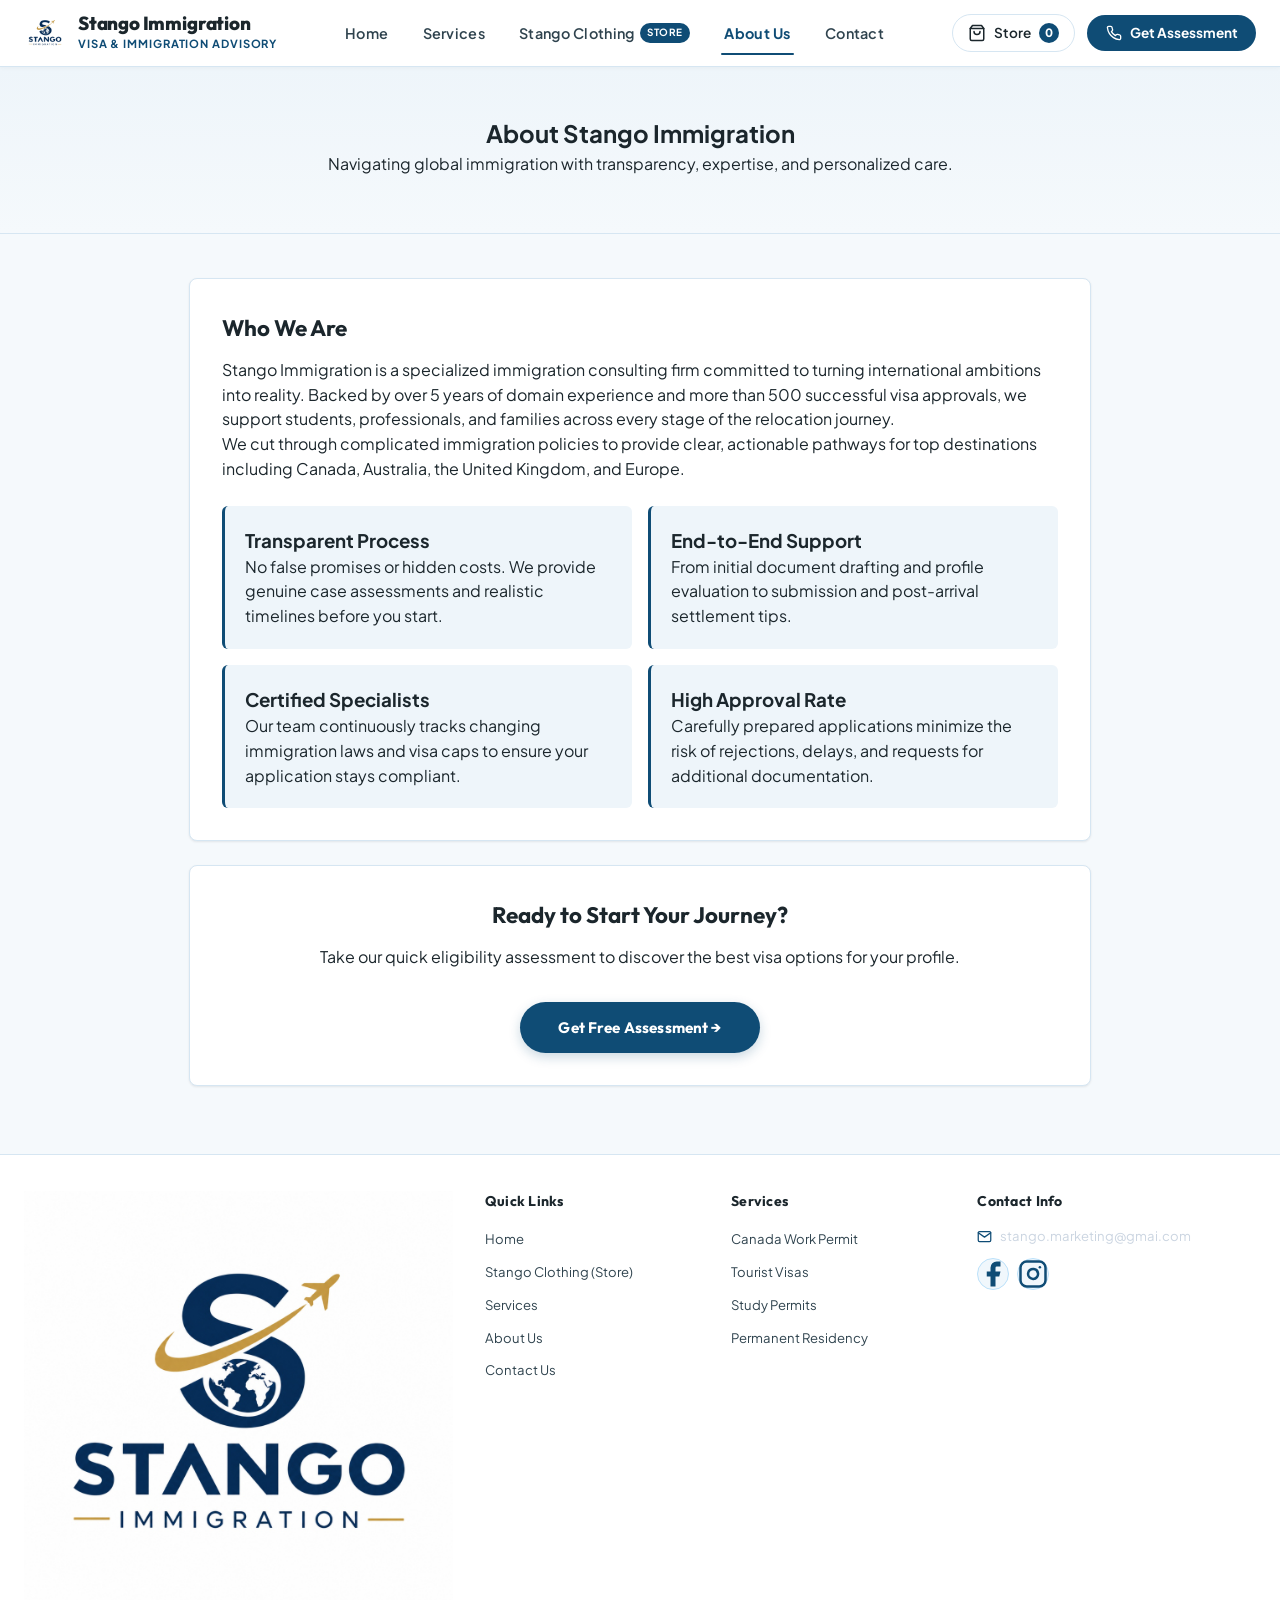
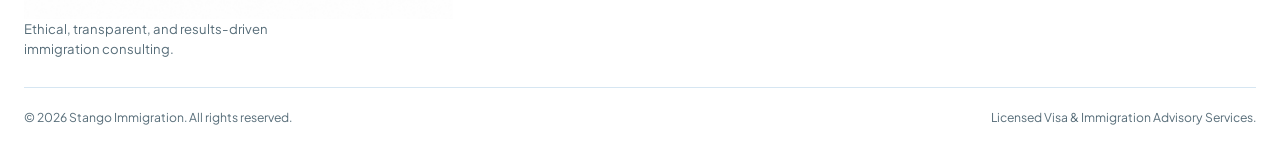
==== commit 679492ab: "feat: integrate formsubmit.co, update button text, add favicon, redesign store page, apply midnight " ====
--- a/about.html
+++ b/about.html
@@ -1,4 +1,4 @@
-<!DOCTYPE html>
+﻿<!DOCTYPE html>
 <html lang="en">
 <head>
   <!-- Google tag (gtag.js) -->
@@ -12,6 +12,8 @@
   <meta name="viewport" content="width=device-width, initial-scale=1.0">
   <title>About Us | Stango Immigration</title>
   <meta name="description" content="Learn about Stango Immigration, our mission, verified credentials, and commitment to seamless international visa pathways.">
+  <link rel="icon" type="image/png" href="resources/logo-transparent.png">
+  <link rel="apple-touch-icon" href="resources/logo-transparent.png">
   <link rel="stylesheet" href="css/styles.css">
 </head>
 <body>
--- a/css/styles.css
+++ b/css/styles.css
@@ -1,56 +1,66 @@
 /* ==========================================================================
-   STANGO IMMIGRATION & CLOTHING - CLEAN LIGHT DESIGN SYSTEM
-   Simple, Modern, Light Theme (No Dark Colors)
+   STANGO IMMIGRATION & CLOTHING - MIDNIGHT OCEAN PALETTE
+   Palette: Color Hunt #1B262C / #0F4C75 / #3282B8 / #BBE1FA
+   Clean, modern, high-contrast, premium retail aesthetic
    ========================================================================== */
 
-@import url('https://fonts.googleapis.com/css2?family=Plus+Jakarta+Sans:wght@300;400;500;600;700;800&family=Outfit:wght@500;600;700;800&display=swap');
+@import url('https://fonts.googleapis.com/css2?family=Plus+Jakarta+Sans:wght@300;400;500;600;700;800&family=Outfit:wght@400;500;600;700;800&display=swap');
 
 :root {
-  /* Brand Light Palette */
-  --primary-blue: #2563eb;
-  --blue-hover: #1d4ed8;
-  --blue-light: #eff6ff;
-  --blue-border: #bfdbfe;
-  --blue-gradient: linear-gradient(135deg, #2563eb 0%, #0284c7 100%);
+  /* Color Hunt Palette: 1b262c / 0f4c75 / 3282b8 / bbe1fa */
+  --color-midnight: #1B262C;
+  --color-deep-blue: #0F4C75;
+  --color-steel-blue: #3282B8;
+  --color-ice-blue: #BBE1FA;
+  --color-ice-soft: #f0f7fc;
+
+  /* Theme mappings */
+  --primary-brand: #0F4C75;
+  --primary-hover: #1B262C;
+  --accent-blue: #3282B8;
+  --accent-light: #BBE1FA;
   
-  --accent-gold: #f59e0b;
-  --accent-gold-hover: #d97706;
-  --accent-gradient: linear-gradient(135deg, #f59e0b 0%, #f97316 100%);
-  
-  --hero-bg: linear-gradient(180deg, #f0f7ff 0%, #ffffff 100%);
-  
-  /* Text Colors (High Contrast on Light) */
-  --text-primary: #0f172a;
-  --text-secondary: #475569;
-  --text-muted: #64748b;
+  --primary-blue: #0F4C75;
+  --blue-hover: #1B262C;
+  --blue-light: #f0f7fc;
+  --blue-border: #BBE1FA;
+  --blue-gradient: linear-gradient(135deg, #0F4C75 0%, #3282B8 100%);
+
+  /* Text Colors */
+  --text-primary: #1B262C;
+  --text-secondary: #2f434e;
+  --text-muted: #566c78;
+  --text-light: #8ba2af;
   --text-white: #ffffff;
   
   /* Backgrounds */
-  --bg-main: #f8fafc;
+  --bg-main: #f5f9fc;
   --bg-card: #ffffff;
-  --bg-card-alt: #f1f5f9;
+  --bg-card-alt: #eef5fa;
   
   /* Borders */
-  --border-light: #e2e8f0;
-  --border-focus: #3b82f6;
+  --border-light: #d6e6f2;
+  --border-mid: #BBE1FA;
+  --border-focus: #3282B8;
   
   /* Shadows */
-  --shadow-sm: 0 1px 3px rgba(0, 0, 0, 0.05), 0 1px 2px rgba(0, 0, 0, 0.04);
-  --shadow-md: 0 4px 6px -1px rgba(0, 0, 0, 0.06), 0 2px 4px -2px rgba(0, 0, 0, 0.04);
-  --shadow-lg: 0 10px 25px -4px rgba(15, 23, 42, 0.06), 0 4px 6px -2px rgba(15, 23, 42, 0.03);
-  --shadow-xl: 0 20px 35px -5px rgba(15, 23, 42, 0.08);
+  --shadow-sm: 0 1px 3px rgba(27, 38, 44, 0.05), 0 1px 2px rgba(27, 38, 44, 0.04);
+  --shadow-md: 0 4px 8px -1px rgba(27, 38, 44, 0.08), 0 2px 4px -2px rgba(27, 38, 44, 0.04);
+  --shadow-lg: 0 12px 28px -4px rgba(27, 38, 44, 0.1);
+  --shadow-xl: 0 20px 40px -6px rgba(27, 38, 44, 0.14);
 
   /* Radius */
+  --radius-xs: 4px;
   --radius-sm: 6px;
-  --radius-md: 10px;
-  --radius-lg: 16px;
+  --radius-md: 8px;
+  --radius-lg: 12px;
   --radius-full: 9999px;
 
   /* Typography */
   --font-body: 'Plus Jakarta Sans', -apple-system, BlinkMacSystemFont, 'Segoe UI', Roboto, sans-serif;
   --font-heading: 'Outfit', 'Plus Jakarta Sans', sans-serif;
   
-  --transition: all 0.25s cubic-bezier(0.16, 1, 0.3, 1);
+  --transition: all 0.22s cubic-bezier(0.16, 1, 0.3, 1);
 }
 
 /* ==========================================================================
@@ -71,7 +81,7 @@
   font-family: var(--font-body);
   background-color: var(--bg-main);
   color: var(--text-primary);
-  line-height: 1.6;
+  line-height: 1.55;
   min-height: 100vh;
   display: flex;
   flex-direction: column;
@@ -95,7 +105,35 @@
 }
 
 /* ==========================================================================
-   HEADER & NAVIGATION (CLEAN WHITE)
+   TOP ANNOUNCEMENT BANNER
+   ========================================================================== */
+.hm-top-banner {
+  background: var(--color-midnight);
+  color: var(--color-ice-blue);
+  font-size: 0.78rem;
+  font-weight: 600;
+  letter-spacing: 0.04em;
+  text-align: center;
+  padding: 0.45rem 1rem;
+  display: flex;
+  justify-content: center;
+  align-items: center;
+  gap: 0.6rem;
+}
+
+.hm-top-banner a {
+  color: #ffffff;
+  text-decoration: underline;
+  text-underline-offset: 3px;
+  font-weight: 700;
+}
+
+.hm-top-banner span.bullet {
+  opacity: 0.5;
+}
+
+/* ==========================================================================
+   HEADER & NAVIGATION
    ========================================================================== */
 .site-header {
   position: sticky;
@@ -103,13 +141,13 @@
   z-index: 1000;
   background: #ffffff;
   border-bottom: 1px solid var(--border-light);
-  box-shadow: 0 2px 10px rgba(0, 0, 0, 0.03);
+  box-shadow: 0 1px 4px rgba(27, 38, 44, 0.04);
 }
 
 .header-container {
-  max-width: 1200px;
+  max-width: 1280px;
   margin: 0 auto;
-  padding: 0.85rem 1.5rem;
+  padding: 0.75rem 1.5rem;
   display: flex;
   align-items: center;
   justify-content: space-between;
@@ -123,14 +161,14 @@
 }
 
 .brand-logo-img {
-  height: 48px;
+  height: 42px;
   width: auto;
   object-fit: contain;
   transition: transform 0.25s ease;
 }
 
 .brand-link:hover .brand-logo-img {
-  transform: scale(1.03);
+  transform: scale(1.02);
 }
 
 .brand-text-wrap {
@@ -140,33 +178,35 @@
 
 .brand-title {
   font-family: var(--font-heading);
-  font-size: 1.25rem;
+  font-size: 1.18rem;
   font-weight: 800;
-  color: var(--text-primary);
-  line-height: 1.2;
+  color: var(--color-midnight);
+  line-height: 1.15;
+  letter-spacing: -0.01em;
 }
 
 .brand-tagline {
-  font-size: 0.72rem;
+  font-size: 0.7rem;
   text-transform: uppercase;
   letter-spacing: 0.08em;
-  color: var(--primary-blue);
-  font-weight: 700;
-}
-
-/* Navigation Links */
+  color: var(--color-deep-blue);
+  font-weight: 700;
+}
+
+/* Nav Menu */
 .nav-menu {
   display: flex;
   align-items: center;
   list-style: none;
-  gap: 1.5rem;
+  gap: 1.75rem;
 }
 
 .nav-link {
-  font-size: 0.92rem;
+  font-size: 0.9rem;
   font-weight: 600;
+  letter-spacing: 0.02em;
   color: var(--text-secondary);
-  padding: 0.5rem 0.25rem;
+  padding: 0.4rem 0.2rem;
   position: relative;
   transition: var(--transition);
   display: inline-flex;
@@ -174,41 +214,40 @@
 }
 
 .nav-link:hover {
-  color: var(--primary-blue);
+  color: var(--color-deep-blue);
 }
 
 .nav-link.active {
-  color: var(--primary-blue);
+  color: var(--color-deep-blue);
   font-weight: 700;
 }
 
 .nav-link.active::after {
   content: '';
   position: absolute;
-  bottom: 0;
+  bottom: -4px;
   left: 0;
   width: 100%;
   height: 2px;
-  background-color: var(--primary-blue);
+  background-color: var(--color-deep-blue);
   border-radius: var(--radius-full);
 }
 
-/* Store Pill Badge */
 .nav-badge-new {
   display: inline-block;
-  background: var(--primary-blue);
+  background: var(--color-deep-blue);
   color: #fff;
-  font-size: 0.65rem;
+  font-size: 0.62rem;
   font-weight: 700;
   text-transform: uppercase;
   letter-spacing: 0.5px;
-  padding: 0.15rem 0.45rem;
+  padding: 0.12rem 0.45rem;
   border-radius: var(--radius-full);
   margin-left: 0.35rem;
   vertical-align: middle;
 }
 
-/* Header Action Buttons */
+/* Header Actions */
 .header-actions {
   display: flex;
   align-items: center;
@@ -219,25 +258,25 @@
   display: inline-flex;
   align-items: center;
   gap: 0.5rem;
-  background: var(--bg-card-alt);
+  background: #ffffff;
   border: 1px solid var(--border-light);
   color: var(--text-primary);
-  padding: 0.5rem 0.95rem;
+  padding: 0.45rem 0.95rem;
   border-radius: var(--radius-full);
-  font-size: 0.88rem;
+  font-size: 0.85rem;
   font-weight: 600;
   cursor: pointer;
   transition: var(--transition);
 }
 
 .btn-cart-nav:hover {
-  background: #e2e8f0;
-  border-color: #cbd5e1;
-  color: var(--primary-blue);
+  background: var(--color-ice-soft);
+  border-color: var(--color-steel-blue);
+  color: var(--color-deep-blue);
 }
 
 .cart-count-pill {
-  background: var(--primary-blue);
+  background: var(--color-deep-blue);
   color: #ffffff;
   font-size: 0.72rem;
   font-weight: 800;
@@ -254,22 +293,21 @@
   display: inline-flex;
   align-items: center;
   gap: 0.5rem;
-  background: var(--primary-blue);
+  background: var(--color-deep-blue);
   color: #ffffff;
-  padding: 0.55rem 1.15rem;
+  padding: 0.48rem 1.15rem;
   border-radius: var(--radius-full);
-  font-size: 0.88rem;
+  font-size: 0.85rem;
   font-weight: 700;
   transition: var(--transition);
 }
 
 .btn-nav-cta:hover {
-  background: var(--blue-hover);
-  box-shadow: 0 4px 12px rgba(37, 99, 235, 0.25);
+  background: var(--color-midnight);
+  box-shadow: 0 3px 10px rgba(15, 76, 117, 0.35);
   transform: translateY(-1px);
 }
 
-/* Mobile Toggle */
 .mobile-toggle {
   display: none;
   background: transparent;
@@ -282,79 +320,546 @@
 
 .mobile-toggle span {
   display: block;
-  width: 24px;
-  height: 2.5px;
+  width: 22px;
+  height: 2px;
   background-color: var(--text-primary);
   border-radius: 2px;
   transition: var(--transition);
 }
 
 /* ==========================================================================
-   HOMEPAGE HERO SECTION (CLEAN LIGHT THEME)
+   H&M-INSPIRED E-COMMERCE STORE PAGE
    ========================================================================== */
-.hero-homepage {
-  background: var(--hero-bg);
+
+/* Compact Store Header Banner */
+.hm-store-header {
+  background: #ffffff;
+  border-bottom: 1px solid var(--border-light);
+  padding: 1.25rem 1.5rem 1rem;
+}
+
+.hm-store-header-inner {
+  max-width: 1280px;
+  margin: 0 auto;
+}
+
+.hm-breadcrumbs {
+  display: flex;
+  align-items: center;
+  gap: 0.45rem;
+  font-size: 0.78rem;
+  color: var(--text-muted);
+  margin-bottom: 0.65rem;
+}
+
+.hm-breadcrumbs a {
+  color: var(--text-secondary);
+}
+
+.hm-breadcrumbs a:hover {
+  color: var(--color-deep-blue);
+  text-decoration: underline;
+}
+
+.hm-breadcrumbs span.sep {
+  opacity: 0.4;
+}
+
+.hm-store-title-row {
+  display: flex;
+  align-items: baseline;
+  justify-content: space-between;
+  flex-wrap: wrap;
+  gap: 0.75rem;
+}
+
+.hm-store-title {
+  font-family: var(--font-heading);
+  font-size: 1.75rem;
+  font-weight: 800;
+  color: var(--color-midnight);
+  letter-spacing: -0.02em;
+  display: flex;
+  align-items: baseline;
+  gap: 0.65rem;
+}
+
+.hm-store-count {
+  font-size: 0.88rem;
+  font-weight: 500;
+  color: var(--text-muted);
+  font-family: var(--font-body);
+}
+
+.hm-value-pills {
+  display: flex;
+  align-items: center;
+  gap: 0.75rem;
+  flex-wrap: wrap;
+  margin-top: 0.65rem;
+}
+
+.hm-pill {
+  display: inline-flex;
+  align-items: center;
+  gap: 0.35rem;
+  background: var(--bg-card-alt);
+  border: 1px solid var(--border-light);
+  padding: 0.25rem 0.75rem;
+  border-radius: var(--radius-full);
+  font-size: 0.76rem;
+  font-weight: 600;
+  color: var(--text-secondary);
+}
+
+.hm-pill.highlight {
+  background: var(--color-ice-soft);
+  border-color: var(--color-steel-blue);
+  color: var(--color-deep-blue);
+  font-weight: 700;
+}
+
+/* ==========================================================================
+   STICKY FILTER & SORT TOOLBAR
+   ========================================================================== */
+.hm-sticky-toolbar {
+  position: sticky;
+  top: 57px;
+  z-index: 900;
+  background: rgba(255, 255, 255, 0.95);
+  backdrop-filter: blur(8px);
+  -webkit-backdrop-filter: blur(8px);
+  border-bottom: 1px solid var(--border-light);
+  padding: 0.65rem 1.5rem;
+}
+
+.hm-toolbar-container {
+  max-width: 1280px;
+  margin: 0 auto;
+  display: flex;
+  align-items: center;
+  justify-content: space-between;
+  flex-wrap: wrap;
+  gap: 0.75rem;
+}
+
+.hm-filter-chips {
+  display: flex;
+  align-items: center;
+  gap: 0.4rem;
+  overflow-x: auto;
+  padding: 2px 0;
+  scrollbar-width: none;
+  -webkit-overflow-scrolling: touch;
+}
+
+.hm-filter-chips::-webkit-scrollbar {
+  display: none;
+}
+
+.hm-chip {
+  background: #ffffff;
+  border: 1px solid var(--border-light);
+  color: var(--text-secondary);
+  font-size: 0.8rem;
+  font-weight: 600;
+  padding: 0.35rem 0.85rem;
+  border-radius: var(--radius-full);
+  cursor: pointer;
+  white-space: nowrap;
+  transition: var(--transition);
+  display: inline-flex;
+  align-items: center;
+  gap: 0.4rem;
+}
+
+.hm-chip:hover {
+  border-color: var(--color-steel-blue);
+  color: var(--color-deep-blue);
+}
+
+.hm-chip.active {
+  background: var(--color-deep-blue);
+  border-color: var(--color-deep-blue);
+  color: #ffffff;
+}
+
+.hm-chip-color-dot {
+  width: 9px;
+  height: 9px;
+  border-radius: 50%;
+  display: inline-block;
+  border: 1px solid rgba(0,0,0,0.15);
+}
+
+.hm-toolbar-right {
+  display: flex;
+  align-items: center;
+  gap: 0.65rem;
+}
+
+.hm-search-box {
+  position: relative;
+  display: flex;
+  align-items: center;
+}
+
+.hm-search-icon {
+  position: absolute;
+  left: 0.75rem;
+  width: 14px;
+  height: 14px;
+  color: var(--text-muted);
+  pointer-events: none;
+}
+
+.hm-search-input {
+  background: var(--bg-card-alt);
+  border: 1px solid var(--border-light);
+  border-radius: var(--radius-full);
+  padding: 0.35rem 0.85rem 0.35rem 2.1rem;
+  font-size: 0.82rem;
+  font-family: var(--font-body);
   color: var(--text-primary);
+  outline: none;
+  width: 180px;
+  transition: var(--transition);
+}
+
+.hm-search-input:focus {
+  background: #ffffff;
+  border-color: var(--color-steel-blue);
+  width: 220px;
+}
+
+.hm-sort-select {
+  background: #ffffff;
+  border: 1px solid var(--border-light);
+  border-radius: var(--radius-full);
+  padding: 0.38rem 1.8rem 0.38rem 0.85rem;
+  font-size: 0.82rem;
+  font-weight: 600;
+  color: var(--text-primary);
+  cursor: pointer;
+  outline: none;
+  appearance: none;
+  background-image: url("data:image/svg+xml,%3Csvg xmlns='http://www.w3.org/2000/svg' width='12' height='12' viewBox='0 0 24 24' fill='none' stroke='%230F4C75' stroke-width='2.5' stroke-linecap='round' stroke-linejoin='round'%3E%3Cpolyline points='6 9 12 15 18 9'%3E%3C/polyline%3E%3C/svg%3E");
+  background-repeat: no-repeat;
+  background-position: right 0.75rem center;
+  transition: var(--transition);
+}
+
+.hm-sort-select:hover,
+.hm-sort-select:focus {
+  border-color: var(--color-steel-blue);
+}
+
+/* ==========================================================================
+   PRODUCT CATALOG GRID & CARDS
+   ========================================================================== */
+.hm-shop-main {
+  max-width: 1280px;
+  margin: 0 auto;
+  padding: 1.5rem 1.5rem 3rem;
+  width: 100%;
+}
+
+.products-grid {
+  display: grid;
+  grid-template-columns: repeat(4, 1fr);
+  gap: 1.25rem;
+}
+
+.product-card {
+  background: #ffffff;
+  border: 1px solid var(--border-light);
+  border-radius: var(--radius-md);
+  overflow: hidden;
+  display: flex;
+  flex-direction: column;
+  transition: var(--transition);
   position: relative;
+}
+
+.product-card:hover {
+  border-color: var(--color-steel-blue);
+  box-shadow: var(--shadow-md);
+  transform: translateY(-2px);
+}
+
+.product-media {
+  position: relative;
+  background: #f8fafc;
+  aspect-ratio: 3 / 4;
   overflow: hidden;
-  padding: 3.5rem 1.5rem 4.5rem;
+  display: flex;
+  align-items: center;
+  justify-content: center;
+}
+
+.product-img {
+  width: 100%;
+  height: 100%;
+  object-fit: cover;
+  transition: transform 0.4s ease;
+}
+
+.product-card:hover .product-img {
+  transform: scale(1.03);
+}
+
+.product-badge {
+  position: absolute;
+  top: 0.65rem;
+  left: 0.65rem;
+  background: rgba(255, 255, 255, 0.95);
+  backdrop-filter: blur(4px);
+  color: var(--color-midnight);
+  font-size: 0.68rem;
+  font-weight: 700;
+  text-transform: uppercase;
+  letter-spacing: 0.05em;
+  padding: 0.2rem 0.55rem;
+  border-radius: var(--radius-xs);
+  border: 1px solid var(--border-light);
+  z-index: 2;
+}
+
+.product-badge.gold {
+  background: var(--color-deep-blue);
+  color: #ffffff;
+  border-color: var(--color-deep-blue);
+}
+
+.product-badge.green {
+  background: var(--color-steel-blue);
+  color: #ffffff;
+  border-color: var(--color-steel-blue);
+}
+
+.product-badge.blue {
+  background: var(--color-ice-blue);
+  color: var(--color-midnight);
+  border-color: var(--color-ice-blue);
+}
+
+.product-content {
+  padding: 0.95rem 1rem 1.1rem;
+  display: flex;
+  flex-direction: column;
+  flex-grow: 1;
+}
+
+.product-color-meta {
+  font-size: 0.74rem;
+  color: var(--color-steel-blue);
+  text-transform: uppercase;
+  letter-spacing: 0.05em;
+  font-weight: 700;
+  margin-bottom: 0.25rem;
+}
+
+.product-title {
+  font-family: var(--font-heading);
+  font-size: 0.98rem;
+  font-weight: 700;
+  color: var(--text-primary);
+  line-height: 1.35;
+  margin-bottom: 0.35rem;
+}
+
+.product-price-row {
+  display: flex;
+  align-items: baseline;
+  gap: 0.5rem;
+  margin-bottom: 0.75rem;
+}
+
+.product-price {
+  font-size: 1.15rem;
+  font-weight: 800;
+  color: var(--color-deep-blue);
+  font-family: var(--font-heading);
+}
+
+.product-original-price {
+  font-size: 0.85rem;
+  color: var(--text-muted);
+  text-decoration: line-through;
+}
+
+.product-discount-pill {
+  background: #fef2f2;
+  color: #dc2626;
+  font-size: 0.68rem;
+  font-weight: 700;
+  padding: 0.12rem 0.4rem;
+  border-radius: var(--radius-xs);
+}
+
+.product-sizes-compact {
+  display: flex;
+  align-items: center;
+  gap: 0.3rem;
+  margin-bottom: 0.75rem;
+  flex-wrap: wrap;
+}
+
+.size-pill-mini {
+  border: 1px solid var(--border-light);
+  background: #ffffff;
+  color: var(--text-secondary);
+  font-size: 0.72rem;
+  font-weight: 700;
+  width: 28px;
+  height: 26px;
+  display: inline-flex;
+  align-items: center;
+  justify-content: center;
+  border-radius: var(--radius-xs);
+  cursor: pointer;
+  transition: var(--transition);
+}
+
+.size-pill-mini:hover {
+  border-color: var(--color-deep-blue);
+  color: var(--color-deep-blue);
+}
+
+.size-pill-mini.active {
+  background: var(--color-deep-blue);
+  color: #ffffff;
+  border-color: var(--color-deep-blue);
+}
+
+.btn-hm-add {
+  width: 100%;
+  margin-top: auto;
+  display: flex;
+  align-items: center;
+  justify-content: center;
+  gap: 0.45rem;
+  background: var(--color-deep-blue);
+  color: #ffffff;
+  border: none;
+  border-radius: var(--radius-sm);
+  padding: 0.6rem 0.85rem;
+  font-size: 0.84rem;
+  font-weight: 700;
+  letter-spacing: 0.02em;
+  cursor: pointer;
+  transition: var(--transition);
+}
+
+.btn-hm-add:hover {
+  background: var(--color-midnight);
+  transform: translateY(-1px);
+}
+
+/* Assurance Strip */
+.hm-assurance-strip {
+  margin-top: 2.25rem;
+  background: #ffffff;
+  border: 1px solid var(--border-light);
+  border-radius: var(--radius-md);
+  padding: 1.25rem 1.5rem;
+  display: grid;
+  grid-template-columns: repeat(4, 1fr);
+  gap: 1.25rem;
+  text-align: center;
+}
+
+.hm-assurance-item {
+  display: flex;
+  flex-direction: column;
+  align-items: center;
+  gap: 0.3rem;
+}
+
+.hm-assurance-icon {
+  width: 32px;
+  height: 32px;
+  border-radius: 50%;
+  background: var(--color-ice-soft);
+  color: var(--color-deep-blue);
+  display: flex;
+  align-items: center;
+  justify-content: center;
+}
+
+.hm-assurance-title {
+  font-size: 0.82rem;
+  font-weight: 700;
+  color: var(--text-primary);
+}
+
+.hm-assurance-sub {
+  font-size: 0.72rem;
+  color: var(--text-muted);
+}
+
+/* ==========================================================================
+   HOMEPAGE & SECONDARY PAGES STYLING
+   ========================================================================== */
+.hero-homepage,
+.page-hero {
+  background: linear-gradient(180deg, #eef5fa 0%, #f5f9fc 100%);
+  color: var(--text-primary);
+  padding: 3rem 1.5rem 3.5rem;
   border-bottom: 1px solid var(--border-light);
+  text-align: center;
 }
 
 .hero-inner {
-  max-width: 1100px;
+  max-width: 1050px;
   margin: 0 auto;
-  position: relative;
-  z-index: 2;
-  text-align: center;
 }
 
 .hero-pill-badge {
   display: inline-flex;
   align-items: center;
   gap: 0.5rem;
-  background: #eff6ff;
-  border: 1px solid #bfdbfe;
-  padding: 0.35rem 1rem;
+  background: #ffffff;
+  border: 1px solid var(--color-ice-blue);
+  padding: 0.3rem 0.95rem;
   border-radius: var(--radius-full);
-  font-size: 0.85rem;
+  font-size: 0.82rem;
   font-weight: 600;
-  color: #1d4ed8;
-  margin-bottom: 1.25rem;
+  color: var(--color-deep-blue);
+  margin-bottom: 1rem;
 }
 
 .hero-pill-badge .dot {
   width: 8px;
   height: 8px;
   border-radius: 50%;
-  background-color: #10b981;
+  background-color: var(--color-steel-blue);
 }
 
 .hero-org-title {
   font-family: var(--font-heading);
-  font-size: clamp(2.4rem, 5vw, 3.6rem);
+  font-size: clamp(2.2rem, 4.5vw, 3.4rem);
   font-weight: 800;
   line-height: 1.15;
   letter-spacing: -0.03em;
-  margin-bottom: 0.75rem;
-  color: var(--text-primary);
+  margin-bottom: 0.6rem;
+  color: var(--color-midnight);
 }
 
 .hero-org-title span {
-  color: var(--primary-blue);
+  color: var(--color-deep-blue);
 }
 
 .hero-org-subtitle {
-  font-size: 1.15rem;
-  max-width: 650px;
-  margin: 0 auto 2.5rem;
+  font-size: 1.05rem;
+  max-width: 620px;
+  margin: 0 auto 2rem;
   color: var(--text-secondary);
-  font-weight: 400;
-}
-
-/* Form Card in Hero */
+}
+
+/* Form Card */
 .contact-card-wrapper {
-  max-width: 760px;
+  max-width: 720px;
   margin: 0 auto;
   text-align: left;
 }
@@ -363,17 +868,15 @@
   background: #ffffff;
   color: var(--text-primary);
   border-radius: var(--radius-lg);
-  padding: 2.25rem 2.5rem;
+  padding: 2rem 2.25rem;
   box-shadow: var(--shadow-lg);
   border: 1px solid var(--border-light);
-  position: relative;
-  z-index: 5;
 }
 
 .form-header {
-  margin-bottom: 1.75rem;
+  margin-bottom: 1.5rem;
   border-bottom: 1px solid var(--border-light);
-  padding-bottom: 1.25rem;
+  padding-bottom: 1rem;
   display: flex;
   align-items: center;
   justify-content: space-between;
@@ -383,33 +886,28 @@
 
 .form-header-title {
   font-family: var(--font-heading);
-  font-size: 1.4rem;
-  font-weight: 700;
-  color: var(--text-primary);
-  margin-bottom: 0.2rem;
-}
-
-.form-header-desc {
-  font-size: 0.88rem;
-  color: var(--text-muted);
+  font-size: 1.35rem;
+  font-weight: 700;
+  color: var(--color-midnight);
 }
 
 .form-header-badge {
-  background: #f0fdf4;
-  color: #166534;
-  border: 1px solid #bbf7d0;
-  padding: 0.3rem 0.75rem;
+  background: var(--color-ice-soft);
+  color: var(--color-deep-blue);
+  border: 1px solid var(--color-ice-blue);
+  padding: 0.25rem 0.65rem;
   border-radius: var(--radius-full);
-  font-size: 0.78rem;
+  font-size: 0.75rem;
   font-weight: 600;
 }
 
+/* Form Alert Feedback */
 .form-alert {
   display: none;
-  padding: 1rem 1.25rem;
-  border-radius: var(--radius-md);
-  margin-bottom: 1.5rem;
-  font-size: 0.92rem;
+  padding: 0.85rem 1.15rem;
+  border-radius: var(--radius-sm);
+  margin-bottom: 1.25rem;
+  font-size: 0.88rem;
   line-height: 1.5;
   align-items: center;
   gap: 0.75rem;
@@ -421,11 +919,17 @@
   color: #166534;
 }
 
+.form-alert.error {
+  background-color: #fef2f2;
+  border: 1px solid #fecaca;
+  color: #991b1b;
+}
+
 .form-grid {
   display: grid;
   grid-template-columns: repeat(2, 1fr);
-  gap: 1.25rem;
-  margin-bottom: 1.5rem;
+  gap: 1.15rem;
+  margin-bottom: 1.25rem;
 }
 
 .form-group {
@@ -438,17 +942,14 @@
 }
 
 .form-label {
-  font-size: 0.84rem;
+  font-size: 0.82rem;
   font-weight: 700;
   color: var(--text-primary);
-  margin-bottom: 0.4rem;
-  display: flex;
-  align-items: center;
-  gap: 0.25rem;
+  margin-bottom: 0.35rem;
 }
 
 .form-label .required {
-  color: #ef4444;
+  color: #dc2626;
 }
 
 .input-icon-wrap {
@@ -459,9 +960,9 @@
 
 .input-icon {
   position: absolute;
-  left: 1rem;
-  width: 18px;
-  height: 18px;
+  left: 0.9rem;
+  width: 16px;
+  height: 16px;
   color: var(--text-muted);
   pointer-events: none;
 }
@@ -470,66 +971,63 @@
 .form-select,
 .form-textarea {
   width: 100%;
-  padding: 0.75rem 1rem 0.75rem 2.75rem;
+  padding: 0.68rem 0.9rem 0.68rem 2.6rem;
   background: #ffffff;
   border: 1px solid var(--border-light);
-  border-radius: var(--radius-md);
+  border-radius: var(--radius-sm);
   color: var(--text-primary);
   font-family: var(--font-body);
-  font-size: 0.92rem;
+  font-size: 0.9rem;
   outline: none;
   transition: var(--transition);
-}
-
-.form-select {
-  cursor: pointer;
-  appearance: none;
-  background-image: url("data:image/svg+xml,%3Csvg xmlns='http://www.w3.org/2000/svg' width='16' height='16' viewBox='0 0 24 24' fill='none' stroke='%2364748b' stroke-width='2' stroke-linecap='round' stroke-linejoin='round'%3E%3Cpolyline points='6 9 12 15 18 9'%3E%3C/polyline%3E%3C/svg%3E");
-  background-repeat: no-repeat;
-  background-position: right 1rem center;
-  background-size: 14px;
-}
-
-.form-textarea {
-  padding-left: 1rem;
-  min-height: 90px;
-  resize: vertical;
 }
 
 .form-input:focus,
 .form-select:focus,
 .form-textarea:focus {
-  border-color: var(--primary-blue);
-  box-shadow: 0 0 0 3px rgba(37, 99, 235, 0.12);
+  border-color: var(--color-steel-blue);
+  box-shadow: 0 0 0 3px rgba(50, 130, 184, 0.18);
 }
 
 .btn-submit-form {
-  width: 100%;
-  padding: 0.9rem 1.5rem;
-  background: var(--primary-blue);
+  width: auto;
+  min-width: 240px;
+  max-width: 380px;
+  margin: 0.5rem auto 0;
+  padding: 0.75rem 1.75rem;
+  background: var(--color-deep-blue);
   color: #ffffff;
   border: none;
-  border-radius: var(--radius-md);
+  border-radius: var(--radius-full);
   font-family: var(--font-heading);
-  font-size: 1.02rem;
-  font-weight: 700;
+  font-size: 0.95rem;
+  font-weight: 700;
+  letter-spacing: 0.01em;
   cursor: pointer;
   display: flex;
   align-items: center;
   justify-content: center;
   gap: 0.6rem;
+  text-align: center;
+  box-shadow: 0 4px 12px rgba(15, 76, 117, 0.22);
   transition: var(--transition);
 }
 
 .btn-submit-form:hover {
-  background: var(--blue-hover);
+  background: var(--color-midnight);
   transform: translateY(-2px);
-  box-shadow: 0 4px 14px rgba(37, 99, 235, 0.25);
+  box-shadow: 0 6px 16px rgba(15, 76, 117, 0.35);
 }
 
 .btn-submit-form svg {
-  width: 18px;
-  height: 18px;
+  width: 17px;
+  height: 17px;
+  flex-shrink: 0;
+  transition: transform 0.2s ease;
+}
+
+.btn-submit-form:hover svg {
+  transform: translateX(3px);
 }
 
 .form-footer-guarantee {
@@ -538,18 +1036,16 @@
   justify-content: center;
   gap: 1.25rem;
   flex-wrap: wrap;
-  margin-top: 1.25rem;
-  font-size: 0.78rem;
+  margin-top: 1rem;
+  font-size: 0.76rem;
   color: var(--text-muted);
 }
 
-/* ==========================================================================
-   MINIMAL TRUST / HIGHLIGHTS STRIP
-   ========================================================================== */
+/* Trust Strip */
 .trust-strip {
   background: #ffffff;
   border-bottom: 1px solid var(--border-light);
-  padding: 2.25rem 1.5rem;
+  padding: 1.75rem 1.5rem;
 }
 
 .trust-container {
@@ -557,48 +1053,41 @@
   margin: 0 auto;
   display: grid;
   grid-template-columns: repeat(4, 1fr);
-  gap: 1.5rem;
+  gap: 1.25rem;
 }
 
 .trust-item {
   display: flex;
   align-items: center;
-  gap: 1rem;
+  gap: 0.85rem;
 }
 
 .trust-icon-box {
-  width: 44px;
-  height: 44px;
-  border-radius: var(--radius-md);
-  background: var(--blue-light);
-  color: var(--primary-blue);
+  width: 40px;
+  height: 40px;
+  border-radius: var(--radius-sm);
+  background: var(--color-ice-soft);
+  color: var(--color-deep-blue);
   display: flex;
   align-items: center;
   justify-content: center;
   flex-shrink: 0;
 }
 
-.trust-icon-box svg {
-  width: 22px;
-  height: 22px;
-}
-
 .trust-title {
   font-weight: 700;
-  font-size: 0.95rem;
+  font-size: 0.9rem;
   color: var(--text-primary);
 }
 
 .trust-subtitle {
-  font-size: 0.8rem;
+  font-size: 0.76rem;
   color: var(--text-muted);
 }
 
-/* ==========================================================================
-   KEY SERVICES SECTION
-   ========================================================================== */
+/* Services Section */
 .services-section {
-  padding: 4.5rem 1.5rem;
+  padding: 3.5rem 1.5rem;
   background-color: var(--bg-main);
 }
 
@@ -609,44 +1098,44 @@
 
 .section-header-compact {
   text-align: center;
-  max-width: 650px;
-  margin: 0 auto 3rem;
+  max-width: 620px;
+  margin: 0 auto 2.5rem;
 }
 
 .section-eyebrow {
-  font-size: 0.78rem;
+  font-size: 0.74rem;
   text-transform: uppercase;
   letter-spacing: 0.08em;
   font-weight: 800;
-  color: var(--primary-blue);
+  color: var(--color-steel-blue);
   display: inline-block;
-  margin-bottom: 0.4rem;
+  margin-bottom: 0.35rem;
 }
 
 .section-title {
   font-family: var(--font-heading);
-  font-size: 2.1rem;
+  font-size: 1.95rem;
   font-weight: 800;
-  color: var(--text-primary);
-  margin-bottom: 0.6rem;
+  color: var(--color-midnight);
+  margin-bottom: 0.5rem;
   letter-spacing: -0.02em;
 }
 
 .section-desc {
-  font-size: 1rem;
+  font-size: 0.95rem;
   color: var(--text-secondary);
 }
 
 .services-grid-modern {
   display: grid;
   grid-template-columns: repeat(3, 1fr);
-  gap: 1.5rem;
+  gap: 1.25rem;
 }
 
 .service-card-modern {
   background: #ffffff;
-  border-radius: var(--radius-lg);
-  padding: 2rem;
+  border-radius: var(--radius-md);
+  padding: 1.75rem;
   border: 1px solid var(--border-light);
   box-shadow: var(--shadow-sm);
   display: flex;
@@ -655,58 +1144,56 @@
 }
 
 .service-card-modern:hover {
-  transform: translateY(-4px);
-  box-shadow: var(--shadow-lg);
-  border-color: #cbd5e1;
+  transform: translateY(-3px);
+  box-shadow: var(--shadow-md);
+  border-color: var(--color-steel-blue);
 }
 
 .service-icon-wrap {
-  width: 50px;
-  height: 50px;
-  border-radius: var(--radius-md);
-  background: var(--blue-light);
-  color: var(--primary-blue);
+  width: 44px;
+  height: 44px;
+  border-radius: var(--radius-sm);
+  background: var(--color-ice-soft);
+  color: var(--color-deep-blue);
   display: flex;
   align-items: center;
   justify-content: center;
-  margin-bottom: 1.25rem;
+  margin-bottom: 1rem;
 }
 
 .service-card-title {
   font-family: var(--font-heading);
-  font-size: 1.2rem;
-  font-weight: 700;
-  color: var(--text-primary);
-  margin-bottom: 0.6rem;
+  font-size: 1.12rem;
+  font-weight: 700;
+  color: var(--color-midnight);
+  margin-bottom: 0.45rem;
 }
 
 .service-card-text {
-  font-size: 0.92rem;
+  font-size: 0.88rem;
   color: var(--text-secondary);
-  line-height: 1.6;
-  margin-bottom: 1.25rem;
+  line-height: 1.55;
+  margin-bottom: 1rem;
   flex-grow: 1;
 }
 
 .service-link {
-  font-size: 0.88rem;
-  font-weight: 700;
-  color: var(--primary-blue);
+  font-size: 0.84rem;
+  font-weight: 700;
+  color: var(--color-deep-blue);
   display: inline-flex;
   align-items: center;
-  gap: 0.35rem;
+  gap: 0.3rem;
 }
 
 .service-link:hover {
-  color: var(--blue-hover);
-  padding-left: 4px;
-}
-
-/* ==========================================================================
-   DESTINATIONS STRIP
-   ========================================================================== */
+  color: var(--color-steel-blue);
+  padding-left: 3px;
+}
+
+/* Destinations */
 .destinations-strip {
-  padding: 4rem 1.5rem;
+  padding: 3rem 1.5rem;
   background-color: #ffffff;
   border-top: 1px solid var(--border-light);
   border-bottom: 1px solid var(--border-light);
@@ -715,656 +1202,86 @@
 .destinations-grid {
   display: grid;
   grid-template-columns: repeat(4, 1fr);
-  gap: 1.25rem;
+  gap: 1rem;
 }
 
 .dest-card {
   background: var(--bg-card-alt);
   border: 1px solid var(--border-light);
-  border-radius: var(--radius-md);
-  padding: 1.5rem;
+  border-radius: var(--radius-sm);
+  padding: 1.25rem;
   text-align: center;
   transition: var(--transition);
 }
 
 .dest-card:hover {
   background: #ffffff;
-  transform: translateY(-3px);
-  box-shadow: var(--shadow-md);
-  border-color: var(--primary-blue);
+  transform: translateY(-2px);
+  border-color: var(--color-deep-blue);
 }
 
 .dest-flag {
-  font-size: 2.2rem;
-  margin-bottom: 0.6rem;
+  font-size: 2rem;
+  margin-bottom: 0.4rem;
 }
 
 .dest-name {
   font-family: var(--font-heading);
-  font-size: 1.15rem;
+  font-size: 1.05rem;
   font-weight: 700;
   color: var(--text-primary);
-  margin-bottom: 0.25rem;
 }
 
 .dest-visas {
-  font-size: 0.8rem;
+  font-size: 0.76rem;
   color: var(--text-muted);
 }
 
-/* ==========================================================================
-   SECONDARY PAGES STYLING (ABOUT, SERVICES, CONTACT)
-   ========================================================================== */
-.page-hero {
-  background: var(--hero-bg);
-  color: var(--text-primary);
-  padding: 3.5rem 1.5rem 3rem;
-  text-align: center;
-  position: relative;
-  border-bottom: 1px solid var(--border-light);
-}
-
-.page-hero h1 {
-  font-family: var(--font-heading);
-  font-size: 2.5rem;
-  font-weight: 800;
-  color: var(--text-primary);
-  margin-bottom: 0.5rem;
-}
-
-.page-hero p {
-  color: var(--text-secondary);
-  font-size: 1.05rem;
-  max-width: 600px;
+/* Secondary Pages */
+.content-section {
+  padding: 2.75rem 1.5rem;
+  max-width: 950px;
   margin: 0 auto;
 }
 
-.content-section {
-  padding: 3.5rem 1.5rem;
-  max-width: 1000px;
-  margin: 0 auto;
-}
-
 .content-card {
   background: #ffffff;
-  padding: 2.25rem;
-  border-radius: var(--radius-lg);
+  padding: 2rem;
+  border-radius: var(--radius-md);
   border: 1px solid var(--border-light);
   box-shadow: var(--shadow-sm);
-  margin-bottom: 2rem;
+  margin-bottom: 1.5rem;
 }
 
 .content-card h2 {
   font-family: var(--font-heading);
-  font-size: 1.5rem;
-  font-weight: 700;
-  color: var(--text-primary);
-  margin-bottom: 0.85rem;
-}
-
-.content-card p {
-  color: var(--text-secondary);
-  font-size: 0.96rem;
-  line-height: 1.65;
-  margin-bottom: 1rem;
-}
-
-.content-card p:last-child {
-  margin-bottom: 0;
+  font-size: 1.4rem;
+  font-weight: 700;
+  color: var(--color-midnight);
+  margin-bottom: 0.75rem;
 }
 
 .about-features-grid {
   display: grid;
   grid-template-columns: repeat(2, 1fr);
-  gap: 1.25rem;
-  margin-top: 1.75rem;
+  gap: 1rem;
+  margin-top: 1.5rem;
 }
 
 .feature-box {
-  padding: 1.5rem;
+  padding: 1.25rem;
   background: var(--bg-card-alt);
-  border-radius: var(--radius-md);
-  border-left: 4px solid var(--primary-blue);
-}
-
-.feature-box h3 {
-  font-size: 1.05rem;
-  font-weight: 700;
-  color: var(--text-primary);
-  margin-bottom: 0.35rem;
-}
-
-.feature-box p {
-  font-size: 0.9rem;
-  color: var(--text-muted);
-  line-height: 1.5;
-  margin-bottom: 0;
+  border-radius: var(--radius-sm);
+  border-left: 3px solid var(--color-deep-blue);
 }
 
 /* ==========================================================================
-   FOOTER (CLEAN LIGHT THEME - NO DARK COLORS)
-   ========================================================================== */
-.site-footer {
-  background: #ffffff;
-  color: var(--text-secondary);
-  padding: 3.5rem 1.5rem 2rem;
-  margin-top: auto;
-  border-top: 1px solid var(--border-light);
-}
-
-.footer-container {
-  max-width: 1100px;
-  margin: 0 auto;
-}
-
-.footer-top {
-  display: grid;
-  grid-template-columns: 2fr 1fr 1fr 1.5fr;
-  gap: 2.5rem;
-  padding-bottom: 2.5rem;
-  border-bottom: 1px solid var(--border-light);
-}
-
-.footer-brand-col .brand-logo-img {
-  height: 42px;
-  margin-bottom: 0.75rem;
-}
-
-.footer-desc {
-  font-size: 0.88rem;
-  line-height: 1.6;
-  color: var(--text-muted);
-  max-width: 320px;
-  margin-top: 0.75rem;
-}
-
-.footer-heading {
-  font-family: var(--font-heading);
-  font-size: 0.95rem;
-  font-weight: 700;
-  color: var(--text-primary);
-  margin-bottom: 1rem;
-  letter-spacing: 0.02em;
-}
-
-.footer-links {
-  list-style: none;
-  display: flex;
-  flex-direction: column;
-  gap: 0.65rem;
-}
-
-.footer-link {
-  font-size: 0.88rem;
-  color: var(--text-secondary);
-  transition: var(--transition);
-}
-
-.footer-link:hover {
-  color: var(--primary-blue);
-  padding-left: 4px;
-}
-
-.footer-contact-item {
-  display: flex;
-  align-items: flex-start;
-  gap: 0.65rem;
-  font-size: 0.88rem;
-  color: var(--text-secondary);
-  margin-bottom: 0.75rem;
-}
-
-.footer-contact-item svg {
-  width: 18px;
-  height: 18px;
-  color: var(--primary-blue);
-  flex-shrink: 0;
-  margin-top: 2px;
-}
-
-.footer-social-row {
-  display: flex;
-  align-items: center;
-  gap: 0.6rem;
-  margin-top: 1rem;
-}
-
-.footer-social-btn {
-  display: inline-flex;
-  align-items: center;
-  justify-content: center;
-  width: 36px;
-  height: 36px;
-  border-radius: var(--radius-full);
-  background: var(--bg-card-alt);
-  border: 1px solid var(--border-light);
-  color: var(--text-secondary);
-  transition: var(--transition);
-}
-
-.footer-social-btn:hover {
-  background: var(--primary-blue);
-  border-color: var(--primary-blue);
-  color: #ffffff;
-  transform: translateY(-2px);
-}
-
-.footer-social-btn svg {
-  width: 16px;
-  height: 16px;
-}
-
-.footer-bottom {
-  padding-top: 2rem;
-  display: flex;
-  align-items: center;
-  justify-content: space-between;
-  flex-wrap: wrap;
-  gap: 1rem;
-  font-size: 0.84rem;
-  color: var(--text-muted);
-}
-
-/* ==========================================================================
-   STANGO CLOTHING - ECOMMERCE STORE (LIGHT THEME)
-   ========================================================================== */
-.shop-hero {
-  background: var(--hero-bg);
-  color: var(--text-primary);
-  padding: 3.5rem 1.5rem 3rem;
-  text-align: center;
-  position: relative;
-  border-bottom: 1px solid var(--border-light);
-}
-
-.shop-hero-inner {
-  max-width: 860px;
-  margin: 0 auto;
-  position: relative;
-  z-index: 1;
-}
-
-.shop-brand-badge {
-  display: inline-flex;
-  align-items: center;
-  gap: 0.45rem;
-  background: #fef3c7;
-  border: 1px solid #fde68a;
-  color: #b45309;
-  padding: 0.35rem 0.9rem;
-  border-radius: var(--radius-full);
-  font-size: 0.8rem;
-  font-weight: 700;
-  text-transform: uppercase;
-  letter-spacing: 0.04em;
-  margin-bottom: 1rem;
-}
-
-.shop-hero-title {
-  font-family: var(--font-heading);
-  font-size: 2.8rem;
-  font-weight: 800;
-  line-height: 1.15;
-  margin-bottom: 0.75rem;
-  color: var(--text-primary);
-}
-
-.shop-hero-title span {
-  color: var(--primary-blue);
-}
-
-.shop-hero-subtitle {
-  font-size: 1.1rem;
-  color: var(--text-secondary);
-  max-width: 680px;
-  margin: 0 auto 1.5rem;
-  line-height: 1.55;
-}
-
-.free-delivery-badge-pill {
-  display: inline-flex;
-  align-items: center;
-  gap: 0.5rem;
-  background: #f0fdf4;
-  border: 1px solid #bbf7d0;
-  color: #15803d;
-  font-size: 0.92rem;
-  font-weight: 700;
-  padding: 0.45rem 1.1rem;
-  border-radius: var(--radius-full);
-}
-
-/* Perks Strip */
-.shop-perks-strip {
-  background: #ffffff;
-  border-bottom: 1px solid var(--border-light);
-  padding: 1.25rem 1.5rem;
-}
-
-.shop-perks-container {
-  max-width: 1100px;
-  margin: 0 auto;
-  display: grid;
-  grid-template-columns: repeat(4, 1fr);
-  gap: 1.5rem;
-}
-
-.shop-perk-item {
-  display: flex;
-  align-items: center;
-  gap: 0.85rem;
-}
-
-.shop-perk-icon {
-  width: 40px;
-  height: 40px;
-  border-radius: var(--radius-md);
-  background: var(--blue-light);
-  color: var(--primary-blue);
-  display: flex;
-  align-items: center;
-  justify-content: center;
-  flex-shrink: 0;
-}
-
-.shop-perk-title {
-  font-size: 0.9rem;
-  font-weight: 700;
-  color: var(--text-primary);
-}
-
-.shop-perk-sub {
-  font-size: 0.78rem;
-  color: var(--text-muted);
-}
-
-/* Products Section */
-.shop-section {
-  padding: 3rem 1.5rem 5rem;
-  background: var(--bg-main);
-}
-
-.shop-container {
-  max-width: 1100px;
-  margin: 0 auto;
-}
-
-.shop-toolbar {
-  background: #ffffff;
-  border: 1px solid var(--border-light);
-  border-radius: var(--radius-lg);
-  padding: 0.85rem 1.25rem;
-  margin-bottom: 2rem;
-  display: flex;
-  flex-wrap: wrap;
-  align-items: center;
-  justify-content: space-between;
-  gap: 1rem;
-  box-shadow: var(--shadow-sm);
-}
-
-.shop-categories {
-  display: flex;
-  flex-wrap: wrap;
-  gap: 0.5rem;
-}
-
-.category-filter-btn {
-  background: var(--bg-card-alt);
-  border: 1px solid var(--border-light);
-  color: var(--text-secondary);
-  font-size: 0.86rem;
-  font-weight: 600;
-  padding: 0.4rem 0.95rem;
-  border-radius: var(--radius-full);
-  cursor: pointer;
-  transition: var(--transition);
-}
-
-.category-filter-btn:hover {
-  background: #e2e8f0;
-  color: var(--text-primary);
-}
-
-.category-filter-btn.active {
-  background: var(--primary-blue);
-  border-color: var(--primary-blue);
-  color: #ffffff;
-}
-
-.shop-toolbar-controls {
-  display: flex;
-  align-items: center;
-  gap: 0.75rem;
-}
-
-.shop-sort-select {
-  padding: 0.45rem 1.75rem 0.45rem 0.85rem;
-  border: 1px solid var(--border-light);
-  border-radius: var(--radius-md);
-  font-size: 0.88rem;
-  font-weight: 600;
-  color: var(--text-primary);
-  background: var(--bg-main);
-  cursor: pointer;
-  outline: none;
-}
-
-/* Products Grid: 3 or 2 columns for large crisp hoodies */
-.products-grid {
-  display: grid;
-  grid-template-columns: repeat(3, 1fr);
-  gap: 2rem;
-}
-
-/* Product Card */
-.product-card {
-  background: #ffffff;
-  border: 1px solid var(--border-light);
-  border-radius: var(--radius-lg);
-  overflow: hidden;
-  display: flex;
-  flex-direction: column;
-  transition: var(--transition);
-  box-shadow: var(--shadow-sm);
-  position: relative;
-}
-
-.product-card:hover {
-  transform: translateY(-5px);
-  box-shadow: var(--shadow-lg);
-  border-color: #cbd5e1;
-}
-
-.product-media {
-  position: relative;
-  background: #f8fafc;
-  aspect-ratio: 1 / 1.15;
-  overflow: hidden;
-  display: flex;
-  align-items: center;
-  justify-content: center;
-}
-
-.product-img {
-  width: 100%;
-  height: 100%;
-  object-fit: cover;
-  transition: transform 0.4s ease;
-}
-
-.product-card:hover .product-img {
-  transform: scale(1.05);
-}
-
-.product-badge {
-  position: absolute;
-  top: 0.85rem;
-  left: 0.85rem;
-  background: var(--primary-blue);
-  color: #fff;
-  font-size: 0.72rem;
-  font-weight: 700;
-  padding: 0.25rem 0.65rem;
-  border-radius: var(--radius-sm);
-  z-index: 2;
-}
-
-.product-badge.gold {
-  background: var(--accent-gold);
-  color: #000;
-}
-
-.product-badge.green {
-  background: #10b981;
-}
-
-.product-badge.blue {
-  background: #0284c7;
-}
-
-.product-content {
-  padding: 1.25rem;
-  display: flex;
-  flex-direction: column;
-  flex-grow: 1;
-}
-
-.product-category-label {
-  font-size: 0.76rem;
-  text-transform: uppercase;
-  letter-spacing: 0.05em;
-  font-weight: 700;
-  color: var(--primary-blue);
-  margin-bottom: 0.35rem;
-}
-
-.product-title {
-  font-family: var(--font-heading);
-  font-size: 1.15rem;
-  font-weight: 700;
-  color: var(--text-primary);
-  line-height: 1.35;
-  margin-bottom: 0.4rem;
-}
-
-.product-desc-snippet {
-  font-size: 0.86rem;
-  color: var(--text-secondary);
-  line-height: 1.5;
-  margin-bottom: 0.75rem;
-}
-
-.product-rating {
-  display: flex;
-  align-items: center;
-  gap: 0.35rem;
-  font-size: 0.82rem;
-  color: var(--text-muted);
-  margin-bottom: 0.75rem;
-}
-
-.stars {
-  color: #f59e0b;
-}
-
-.product-price-row {
-  display: flex;
-  align-items: baseline;
-  gap: 0.6rem;
-  margin-bottom: 1rem;
-}
-
-.product-price {
-  font-size: 1.5rem;
-  font-weight: 800;
-  color: var(--text-primary);
-  font-family: var(--font-heading);
-}
-
-.product-original-price {
-  font-size: 0.95rem;
-  color: var(--text-muted);
-  text-decoration: line-through;
-}
-
-.product-discount-pill {
-  background: #fef2f2;
-  color: #dc2626;
-  font-size: 0.72rem;
-  font-weight: 800;
-  padding: 0.15rem 0.5rem;
-  border-radius: var(--radius-sm);
-}
-
-.product-sizes {
-  margin-bottom: 1.15rem;
-}
-
-.size-label {
-  font-size: 0.78rem;
-  font-weight: 700;
-  color: var(--text-secondary);
-  margin-bottom: 0.4rem;
-  display: block;
-}
-
-.size-options {
-  display: flex;
-  gap: 0.4rem;
-  flex-wrap: wrap;
-}
-
-.size-pill {
-  border: 1px solid var(--border-light);
-  background: var(--bg-card-alt);
-  color: var(--text-primary);
-  font-size: 0.78rem;
-  font-weight: 700;
-  padding: 0.25rem 0.65rem;
-  border-radius: var(--radius-sm);
-  cursor: pointer;
-  transition: var(--transition);
-}
-
-.size-pill:hover,
-.size-pill.active {
-  background: var(--primary-blue);
-  color: #fff;
-  border-color: var(--primary-blue);
-}
-
-.btn-add-cart {
-  width: 100%;
-  margin-top: auto;
-  display: flex;
-  align-items: center;
-  justify-content: center;
-  gap: 0.5rem;
-  background: var(--primary-blue);
-  color: #ffffff;
-  border: none;
-  border-radius: var(--radius-md);
-  padding: 0.75rem 1rem;
-  font-size: 0.95rem;
-  font-weight: 700;
-  cursor: pointer;
-  transition: var(--transition);
-}
-
-.btn-add-cart:hover {
-  background: var(--blue-hover);
-  transform: translateY(-2px);
-  box-shadow: 0 4px 12px rgba(37, 99, 235, 0.25);
-}
-
-/* ==========================================================================
-   CART DRAWER & CHECKOUT MODAL (LIGHT THEME)
+   CART DRAWER & CHECKOUT MODAL
    ========================================================================== */
 .cart-backdrop {
   position: fixed;
   inset: 0;
-  background: rgba(15, 23, 42, 0.4);
+  background: rgba(27, 38, 44, 0.45);
   backdrop-filter: blur(4px);
   z-index: 1000;
   opacity: 0;
@@ -1382,13 +1299,13 @@
   top: 0;
   right: -480px;
   width: 100%;
-  max-width: 440px;
+  max-width: 420px;
   height: 100%;
   background: #ffffff;
   z-index: 1001;
   display: flex;
   flex-direction: column;
-  box-shadow: -8px 0 25px rgba(0, 0, 0, 0.1);
+  box-shadow: -8px 0 25px rgba(27, 38, 44, 0.15);
   transition: right 0.35s cubic-bezier(0.16, 1, 0.3, 1);
   border-left: 1px solid var(--border-light);
 }
@@ -1398,7 +1315,7 @@
 }
 
 .cart-header {
-  padding: 1.25rem 1.5rem;
+  padding: 1.15rem 1.25rem;
   border-bottom: 1px solid var(--border-light);
   display: flex;
   align-items: center;
@@ -1408,9 +1325,9 @@
 
 .cart-header-title {
   font-family: var(--font-heading);
-  font-size: 1.25rem;
+  font-size: 1.15rem;
   font-weight: 800;
-  color: var(--text-primary);
+  color: var(--color-midnight);
   display: flex;
   align-items: center;
   gap: 0.5rem;
@@ -1421,8 +1338,8 @@
   border: none;
   cursor: pointer;
   color: var(--text-muted);
-  width: 34px;
-  height: 34px;
+  width: 32px;
+  height: 32px;
   border-radius: 50%;
   display: flex;
   align-items: center;
@@ -1431,31 +1348,31 @@
 }
 
 .cart-close-btn:hover {
-  background: var(--bg-card-alt);
-  color: var(--text-primary);
+  background: var(--color-ice-soft);
+  color: var(--color-deep-blue);
 }
 
 .cart-free-shipping-bar {
-  background: #f0fdf4;
-  border-bottom: 1px solid #bbf7d0;
-  padding: 0.75rem 1.5rem;
-  font-size: 0.84rem;
-  color: #166534;
+  background: var(--color-ice-soft);
+  border-bottom: 1px solid var(--color-ice-blue);
+  padding: 0.65rem 1.25rem;
+  font-size: 0.8rem;
+  color: var(--color-deep-blue);
   font-weight: 600;
 }
 
 .shipping-bar-track {
   width: 100%;
-  height: 6px;
-  background: #dcfce7;
+  height: 5px;
+  background: #d6e8f5;
   border-radius: var(--radius-full);
-  margin-top: 0.35rem;
+  margin-top: 0.3rem;
   overflow: hidden;
 }
 
 .shipping-bar-fill {
   height: 100%;
-  background: #16a34a;
+  background: var(--color-steel-blue);
   border-radius: var(--radius-full);
   transition: width 0.3s ease;
 }
@@ -1463,10 +1380,10 @@
 .cart-body {
   flex-grow: 1;
   overflow-y: auto;
-  padding: 1.25rem 1.5rem;
+  padding: 1rem 1.25rem;
   display: flex;
   flex-direction: column;
-  gap: 1rem;
+  gap: 0.85rem;
 }
 
 .cart-empty-state {
@@ -1475,24 +1392,19 @@
   color: var(--text-muted);
 }
 
-.cart-empty-state svg {
-  margin: 0 auto 1rem;
-  color: #cbd5e1;
-}
-
 .cart-item {
   display: flex;
-  gap: 1rem;
-  padding: 0.85rem;
+  gap: 0.85rem;
+  padding: 0.75rem;
   border: 1px solid var(--border-light);
-  border-radius: var(--radius-md);
+  border-radius: var(--radius-sm);
   background: #ffffff;
 }
 
 .cart-item-thumb {
-  width: 72px;
-  height: 72px;
-  border-radius: var(--radius-sm);
+  width: 65px;
+  height: 75px;
+  border-radius: var(--radius-xs);
   object-fit: cover;
   background: #f8fafc;
   flex-shrink: 0;
@@ -1507,14 +1419,14 @@
 }
 
 .cart-item-title {
-  font-size: 0.92rem;
+  font-size: 0.88rem;
   font-weight: 700;
   color: var(--text-primary);
-  line-height: 1.3;
+  line-height: 1.25;
 }
 
 .cart-item-size {
-  font-size: 0.78rem;
+  font-size: 0.75rem;
   color: var(--text-muted);
 }
 
@@ -1522,64 +1434,58 @@
   display: flex;
   align-items: center;
   justify-content: space-between;
-  margin-top: 0.4rem;
+  margin-top: 0.35rem;
 }
 
 .cart-item-price {
-  font-size: 1.05rem;
+  font-size: 0.98rem;
   font-weight: 800;
-  color: var(--text-primary);
+  color: var(--color-deep-blue);
 }
 
 .cart-qty-controls {
   display: inline-flex;
   align-items: center;
   border: 1px solid var(--border-light);
-  border-radius: var(--radius-sm);
+  border-radius: var(--radius-xs);
   overflow: hidden;
 }
 
 .qty-btn {
   background: var(--bg-card-alt);
   border: none;
-  width: 24px;
-  height: 24px;
+  width: 22px;
+  height: 22px;
   cursor: pointer;
   font-weight: 700;
-  font-size: 0.85rem;
+  font-size: 0.8rem;
   color: var(--text-primary);
   display: flex;
   align-items: center;
   justify-content: center;
-  transition: var(--transition);
-}
-
-.qty-btn:hover {
-  background: #e2e8f0;
 }
 
 .qty-number {
-  min-width: 24px;
+  min-width: 22px;
   text-align: center;
-  font-size: 0.8rem;
+  font-size: 0.76rem;
   font-weight: 600;
 }
 
 .cart-item-remove {
   background: transparent;
   border: none;
-  color: #94a3b8;
+  color: var(--text-muted);
   cursor: pointer;
   padding: 0.2rem;
-  transition: var(--transition);
 }
 
 .cart-item-remove:hover {
-  color: #ef4444;
+  color: #dc2626;
 }
 
 .cart-footer {
-  padding: 1.25rem 1.5rem;
+  padding: 1.15rem 1.25rem;
   border-top: 1px solid var(--border-light);
   background: #ffffff;
 }
@@ -1587,19 +1493,19 @@
 .cart-summary-row {
   display: flex;
   justify-content: space-between;
-  font-size: 0.9rem;
+  font-size: 0.86rem;
   color: var(--text-secondary);
-  margin-bottom: 0.45rem;
+  margin-bottom: 0.35rem;
 }
 
 .cart-summary-row.total {
-  font-size: 1.25rem;
+  font-size: 1.15rem;
   font-weight: 800;
-  color: var(--text-primary);
+  color: var(--color-midnight);
   padding-top: 0.5rem;
   border-top: 1px dashed var(--border-light);
-  margin-top: 0.5rem;
-  margin-bottom: 1rem;
+  margin-top: 0.4rem;
+  margin-bottom: 0.85rem;
 }
 
 .btn-checkout {
@@ -1608,42 +1514,41 @@
   align-items: center;
   justify-content: center;
   gap: 0.5rem;
-  background: var(--primary-blue);
+  background: var(--color-deep-blue);
   color: #ffffff;
   border: none;
-  border-radius: var(--radius-md);
-  padding: 0.85rem 1.25rem;
-  font-size: 1rem;
+  border-radius: var(--radius-sm);
+  padding: 0.75rem 1.25rem;
+  font-size: 0.95rem;
   font-weight: 700;
   cursor: pointer;
   transition: var(--transition);
 }
 
 .btn-checkout:hover {
-  background: var(--blue-hover);
-  transform: translateY(-2px);
-  box-shadow: 0 4px 14px rgba(37, 99, 235, 0.25);
+  background: var(--color-midnight);
+  transform: translateY(-1px);
 }
 
 /* Toast */
 .shop-toast {
   position: fixed;
-  bottom: 2rem;
-  right: 2rem;
+  bottom: 1.5rem;
+  right: 1.5rem;
   background: #ffffff;
   color: var(--text-primary);
-  padding: 0.85rem 1.25rem;
-  border-radius: var(--radius-md);
-  display: flex;
-  align-items: center;
-  gap: 0.75rem;
+  padding: 0.75rem 1.15rem;
+  border-radius: var(--radius-sm);
+  display: flex;
+  align-items: center;
+  gap: 0.65rem;
   box-shadow: var(--shadow-xl);
   z-index: 1050;
-  transform: translateY(120px);
+  transform: translateY(100px);
   opacity: 0;
   transition: all 0.3s cubic-bezier(0.16, 1, 0.3, 1);
   border: 1px solid var(--border-light);
-  border-left: 4px solid var(--primary-blue);
+  border-left: 4px solid var(--color-deep-blue);
 }
 
 .shop-toast.show {
@@ -1652,18 +1557,18 @@
 }
 
 .shop-toast-btn {
-  background: var(--blue-light);
-  border: 1px solid var(--blue-border);
-  color: var(--primary-blue);
-  font-size: 0.8rem;
-  font-weight: 700;
-  padding: 0.3rem 0.65rem;
-  border-radius: var(--radius-sm);
+  background: var(--color-ice-soft);
+  border: 1px solid var(--color-ice-blue);
+  color: var(--color-deep-blue);
+  font-size: 0.76rem;
+  font-weight: 700;
+  padding: 0.25rem 0.6rem;
+  border-radius: var(--radius-xs);
   cursor: pointer;
-  margin-left: 0.5rem;
-}
-
-/* Checkout Demo Modal */
+  margin-left: 0.35rem;
+}
+
+/* Checkout Modal */
 .checkout-modal {
   position: fixed;
   inset: 0;
@@ -1674,7 +1579,8 @@
   opacity: 0;
   pointer-events: none;
   transition: opacity 0.3s ease;
-  padding: 1.5rem;
+  padding: 1.25rem;
+  background: rgba(27, 38, 44, 0.45);
 }
 
 .checkout-modal.open {
@@ -1684,124 +1590,411 @@
 
 .checkout-card {
   background: #ffffff;
-  border-radius: var(--radius-lg);
-  max-width: 520px;
+  border-radius: var(--radius-md);
+  max-width: 500px;
   width: 100%;
-  box-shadow: 0 25px 50px -12px rgba(0, 0, 0, 0.18);
+  box-shadow: var(--shadow-xl);
   overflow: hidden;
   border: 1px solid var(--border-light);
 }
 
 .checkout-header {
-  background: #f8fafc;
-  color: var(--text-primary);
+  background: var(--color-ice-soft);
+  color: var(--color-midnight);
   border-bottom: 1px solid var(--border-light);
-  padding: 1.25rem 1.5rem;
+  padding: 1rem 1.25rem;
   display: flex;
   justify-content: space-between;
   align-items: center;
 }
 
 .checkout-body {
-  padding: 1.5rem;
+  padding: 1.25rem;
+}
+
+/* ==========================================================================
+   FOOTER
+   ========================================================================== */
+.site-footer {
+  background: #ffffff;
+  color: var(--text-secondary);
+  padding: 2.25rem 1.5rem 1.5rem;
+  margin-top: auto;
+  border-top: 1px solid var(--border-light);
+}
+
+.footer-container {
+  max-width: 1280px;
+  margin: 0 auto;
+}
+
+.footer-top {
+  display: grid;
+  grid-template-columns: 2fr 1fr 1fr 1.3fr;
+  gap: 2rem;
+  padding-bottom: 1.75rem;
+  border-bottom: 1px solid var(--border-light);
+}
+
+.footer-brand-col .brand-logo-img {
+  height: 38px;
+  margin-bottom: 0.5rem;
+}
+
+.footer-desc {
+  font-size: 0.82rem;
+  line-height: 1.5;
+  color: var(--text-muted);
+  max-width: 290px;
+}
+
+.footer-heading {
+  font-family: var(--font-heading);
+  font-size: 0.88rem;
+  font-weight: 700;
+  color: var(--color-midnight);
+  margin-bottom: 0.85rem;
+  letter-spacing: 0.02em;
+}
+
+.footer-links {
+  list-style: none;
+  display: flex;
+  flex-direction: column;
+  gap: 0.5rem;
+}
+
+.footer-link {
+  font-size: 0.82rem;
+  color: var(--text-secondary);
+}
+
+.footer-link:hover {
+  color: var(--color-deep-blue);
+}
+
+.footer-contact-item {
+  display: flex;
+  align-items: center;
+  gap: 0.5rem;
+  font-size: 0.82rem;
+  color: var(--text-secondary);
+  margin-bottom: 0.5rem;
+}
+
+.footer-contact-item svg {
+  width: 15px;
+  height: 15px;
+  color: var(--color-deep-blue);
+  flex-shrink: 0;
+}
+
+.footer-social-row {
+  display: flex;
+  align-items: center;
+  gap: 0.5rem;
+  margin-top: 0.75rem;
+}
+
+.footer-social-btn {
+  display: inline-flex;
+  align-items: center;
+  justify-content: center;
+  width: 32px;
+  height: 32px;
+  border-radius: 50%;
+  background: var(--color-ice-soft);
+  border: 1px solid var(--color-ice-blue);
+  color: var(--color-deep-blue);
+}
+
+.footer-social-btn:hover {
+  background: var(--color-deep-blue);
+  border-color: var(--color-deep-blue);
+  color: #ffffff;
+}
+
+.footer-bottom {
+  padding-top: 1.25rem;
+  display: flex;
+  align-items: center;
+  justify-content: space-between;
+  flex-wrap: wrap;
+  gap: 0.75rem;
+  font-size: 0.76rem;
+  color: var(--text-muted);
 }
 
 /* ==========================================================================
    RESPONSIVE MEDIA QUERIES
    ========================================================================== */
-@media (max-width: 1024px) {
+@media (max-width: 1100px) {
+  .products-grid {
+    grid-template-columns: repeat(3, 1fr);
+  }
+}
+
+@media (max-width: 820px) {
+  .products-grid {
+    grid-template-columns: repeat(2, 1fr);
+    gap: 0.85rem;
+  }
+  .hm-assurance-strip {
+    grid-template-columns: repeat(2, 1fr);
+  }
+}
+
+@media (max-width: 768px) {
+  .site-header {
+    position: sticky;
+    top: 0;
+  }
+
+  .header-container {
+    padding: 0.6rem 1rem;
+  }
+
+  .brand-logo-img {
+    height: 36px;
+  }
+
+  .brand-title {
+    font-size: 1.05rem;
+  }
+
+  .brand-tagline {
+    font-size: 0.62rem;
+  }
+
+  .btn-nav-cta {
+    display: none;
+  }
+
+  .mobile-toggle {
+    display: flex;
+  }
+
+  .nav-menu {
+    position: fixed;
+    top: 56px;
+    left: 0;
+    width: 100%;
+    max-height: calc(100vh - 56px);
+    overflow-y: auto;
+    background: #ffffff;
+    flex-direction: column;
+    align-items: stretch;
+    padding: 1rem 1.25rem 2rem;
+    gap: 0.25rem;
+    box-shadow: 0 16px 30px rgba(27, 38, 44, 0.12);
+    border-bottom: 1px solid var(--border-light);
+    transform: translateY(-150%);
+    opacity: 0;
+    pointer-events: none;
+    transition: transform 0.3s cubic-bezier(0.16, 1, 0.3, 1), opacity 0.2s ease;
+    z-index: 999;
+  }
+
+  .nav-menu.open {
+    transform: translateY(0);
+    opacity: 1;
+    pointer-events: auto;
+  }
+
+  .nav-menu li {
+    width: 100%;
+  }
+
+  .nav-link {
+    display: flex;
+    justify-content: space-between;
+    align-items: center;
+    padding: 0.75rem 0.5rem;
+    font-size: 0.98rem;
+    border-bottom: 1px solid var(--color-ice-soft);
+  }
+
+  .nav-link.active::after {
+    display: none;
+  }
+
+  .nav-link.active {
+    background-color: var(--color-ice-soft);
+    border-radius: var(--radius-sm);
+    padding-left: 0.75rem;
+  }
+
+  .hm-sticky-toolbar {
+    top: 54px;
+    padding: 0.5rem 1rem;
+  }
+
+  .hm-toolbar-container {
+    gap: 0.5rem;
+  }
+
+  .hm-toolbar-right {
+    width: 100%;
+    justify-content: space-between;
+  }
+
+  .hm-search-input {
+    width: 150px;
+  }
+
+  .hm-search-input:focus {
+    width: 180px;
+  }
+
+  .hm-shop-main {
+    padding: 1rem 1rem 2rem;
+  }
+
+  .product-content {
+    padding: 0.75rem;
+  }
+
+  .product-title {
+    font-size: 0.9rem;
+  }
+
+  .product-price {
+    font-size: 1.05rem;
+  }
+
+  .btn-hm-add {
+    padding: 0.5rem 0.6rem;
+    font-size: 0.78rem;
+  }
+
+  /* Form & Hero Responsive Adjustments */
+  .hero-homepage {
+    padding: 2.25rem 1rem 2.75rem;
+  }
+
+  .hero-org-title {
+    font-size: 2rem;
+  }
+
+  .hero-org-subtitle {
+    font-size: 0.94rem;
+    margin-bottom: 1.5rem;
+  }
+
+  .modern-form-card {
+    padding: 1.4rem 1.15rem;
+  }
+
+  .form-grid {
+    grid-template-columns: 1fr;
+    gap: 0.9rem;
+  }
+
+  .form-group.col-span-2 {
+    grid-column: span 1;
+  }
+
+  .form-input,
+  .form-select,
+  .form-textarea {
+    font-size: 16px; /* Stop auto-zoom in iOS */
+    padding: 0.65rem 0.85rem 0.65rem 2.5rem;
+  }
+
+  .form-textarea {
+    padding-left: 0.85rem;
+    min-height: 80px;
+  }
+
+  .btn-submit-form {
+    width: 100%;
+    max-width: 100%;
+    min-width: 0;
+    padding: 0.8rem 1.25rem;
+    font-size: 0.95rem;
+  }
+
+  .form-footer-guarantee {
+    flex-direction: column;
+    gap: 0.4rem;
+    margin-top: 0.85rem;
+  }
+
+  /* Trust Highlights Strip */
+  .trust-strip {
+    padding: 1.5rem 1rem;
+  }
+
+  .trust-container {
+    grid-template-columns: 1fr;
+    gap: 1rem;
+  }
+
+  /* Services & Destinations */
+  .services-section {
+    padding: 2.5rem 1rem;
+  }
+
   .services-grid-modern {
-    grid-template-columns: repeat(2, 1fr);
-  }
+    grid-template-columns: 1fr;
+    gap: 1.1rem;
+  }
+
+  .service-card-modern {
+    padding: 1.35rem 1.15rem;
+  }
+
+  .destinations-strip {
+    padding: 2.5rem 1rem;
+  }
+
   .destinations-grid {
     grid-template-columns: repeat(2, 1fr);
-  }
+    gap: 0.75rem;
+  }
+
+  /* Secondary pages */
+  .content-section {
+    padding: 1.75rem 1rem;
+  }
+
+  .content-card {
+    padding: 1.35rem 1.15rem;
+  }
+
+  .about-features-grid {
+    grid-template-columns: 1fr;
+    gap: 0.85rem;
+  }
+
+  .checkout-modal {
+    padding: 0.5rem;
+    align-items: flex-end;
+  }
+
+  .checkout-card {
+    max-height: 90vh;
+    overflow-y: auto;
+    border-radius: var(--radius-lg) var(--radius-lg) 0 0;
+  }
+
+  .footer-top {
+    grid-template-columns: 1fr;
+    gap: 1.5rem;
+  }
+}
+
+@media (max-width: 480px) {
+  .destinations-grid {
+    grid-template-columns: 1fr;
+  }
+
   .products-grid {
     grid-template-columns: repeat(2, 1fr);
-  }
-  .footer-top {
-    grid-template-columns: 1fr 1fr;
-    gap: 2rem;
-  }
-}
-
-@media (max-width: 768px) {
-  .mobile-toggle {
-    display: flex;
-  }
-
-  .nav-menu {
-    position: fixed;
-    top: 68px;
-    left: 0;
-    width: 100%;
-    background: #ffffff;
-    flex-direction: column;
-    padding: 1.5rem;
-    gap: 1rem;
-    box-shadow: 0 10px 25px rgba(0, 0, 0, 0.08);
-    border-bottom: 1px solid var(--border-light);
-    transform: translateY(-150%);
-    transition: transform 0.3s ease;
-  }
-
-  .nav-menu.open {
-    transform: translateY(0);
-  }
-
-  .trust-container {
-    grid-template-columns: repeat(2, 1fr);
-  }
-
-  .shop-perks-container {
-    grid-template-columns: repeat(2, 1fr);
-  }
-
-  .form-grid {
+    gap: 0.65rem;
+  }
+  .hm-assurance-strip {
     grid-template-columns: 1fr;
-  }
-
-  .form-group.col-span-2 {
-    grid-column: span 1;
-  }
-
-  .modern-form-card {
-    padding: 1.5rem 1.25rem;
-  }
-
-  .about-features-grid {
-    grid-template-columns: 1fr;
-  }
-
-  .shop-hero-title {
-    font-size: 2.2rem;
-  }
-
-  .cart-drawer {
-    max-width: 100%;
-  }
-}
-
-@media (max-width: 640px) {
-  .products-grid {
-    grid-template-columns: 1fr;
-  }
-  .services-grid-modern {
-    grid-template-columns: 1fr;
-  }
-  .trust-container {
-    grid-template-columns: 1fr;
-  }
-  .destinations-grid {
-    grid-template-columns: 1fr;
-  }
-  .shop-perks-container {
-    grid-template-columns: 1fr;
-  }
-  .footer-top {
-    grid-template-columns: 1fr;
-  }
-  .hero-homepage {
-    padding: 2.5rem 1rem 3.5rem;
-  }
-}
+    gap: 0.85rem;
+  }
+}
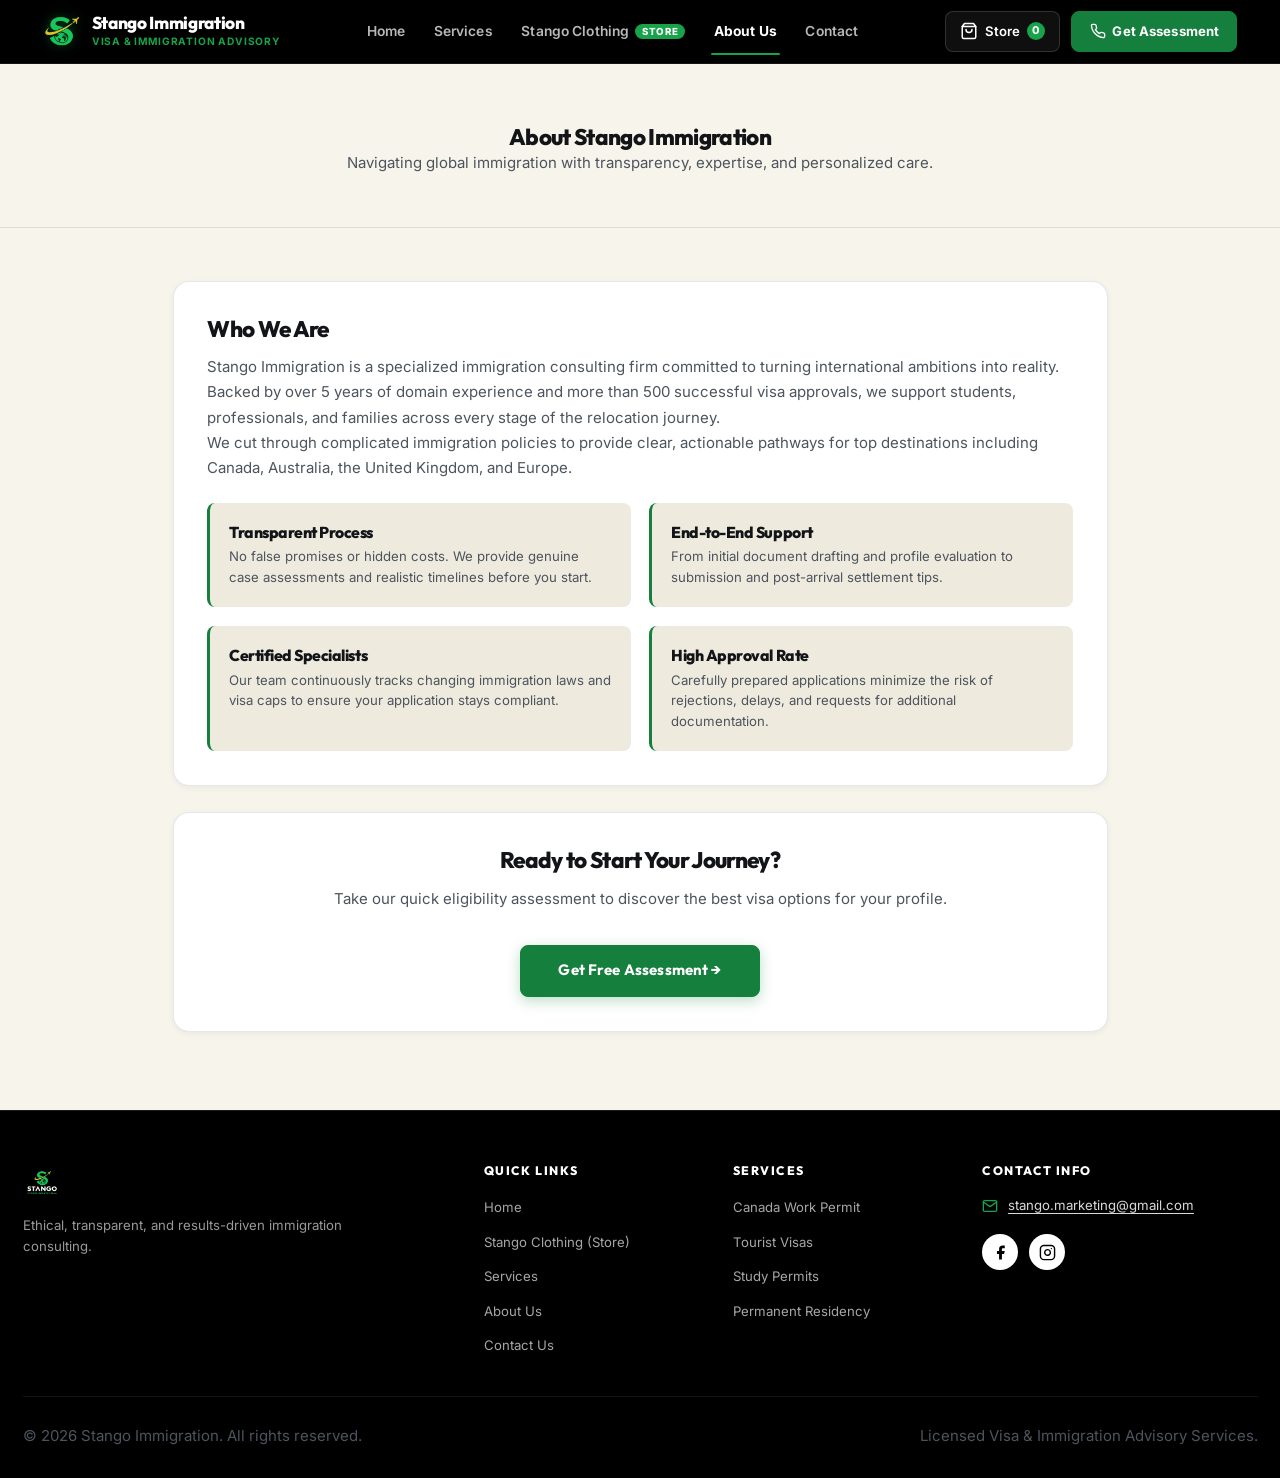
==== commit cd8d24cc: "feat: apply socialmasla.com design system, optimize mobile form, recolor logo & add visible favicons" ====
--- a/about.html
+++ b/about.html
@@ -1,4 +1,4 @@
-﻿<!DOCTYPE html>
+<!DOCTYPE html>
 <html lang="en">
 <head>
   <!-- Google tag (gtag.js) -->
@@ -12,8 +12,13 @@
   <meta name="viewport" content="width=device-width, initial-scale=1.0">
   <title>About Us | Stango Immigration</title>
   <meta name="description" content="Learn about Stango Immigration, our mission, verified credentials, and commitment to seamless international visa pathways.">
-  <link rel="icon" type="image/png" href="resources/logo-transparent.png">
-  <link rel="apple-touch-icon" href="resources/logo-transparent.png">
+    <link rel="icon" type="image/x-icon" href="favicon.ico">
+  <link rel="icon" type="image/png" sizes="32x32" href="resources/favicon-32x32.png">
+  <link rel="icon" type="image/png" sizes="192x192" href="resources/favicon.png">
+  <link rel="apple-touch-icon" sizes="180x180" href="resources/apple-touch-icon.png">
+    <link rel="preconnect" href="https://fonts.googleapis.com">
+  <link rel="preconnect" href="https://fonts.gstatic.com" crossorigin>
+  <link href="https://fonts.googleapis.com/css2?family=Inter:wght@400;500;600;700;800&family=Outfit:wght@400;500;600;700;800;900&display=swap" rel="stylesheet">
   <link rel="stylesheet" href="css/styles.css">
 </head>
 <body>
@@ -22,7 +27,7 @@
   <header class="site-header">
     <div class="header-container">
       <a href="index.html" class="brand-link" aria-label="Stango Immigration Home">
-        <img src="resources/logo-transparent.png" alt="Stango Immigration Official Logo" class="brand-logo-img">
+        <img src="resources/logo-icon.png" alt="Stango Immigration Official Logo" class="brand-logo-img">
         <div class="brand-text-wrap">
           <span class="brand-title">Stango Immigration</span>
           <span class="brand-tagline">Visa &amp; Immigration Advisory</span>
@@ -121,7 +126,7 @@
       <div class="footer-top">
         <div class="footer-brand">
           <a href="index.html" class="footer-logo-card" aria-label="Stango Immigration Home">
-            <img src="resources/logo.png" alt="Stango Immigration Official Logo">
+            <img src="resources/logo-transparent.png" alt="Stango Immigration Official Logo">
           </a>
           <p class="footer-desc">
             Ethical, transparent, and results-driven immigration consulting.
@@ -156,7 +161,7 @@
               <path d="M4 4h16c1.1 0 2 .9 2 2v12c0 1.1-.9 2-2 2H4c-1.1 0-2-.9-2-2V6c0-1.1.9-2 2-2z"></path>
               <polyline points="22,6 12,13 2,6"></polyline>
             </svg>
-            <a href="mailto:stango.marketing@gmai.com" style="color:#cbd5e1;">stango.marketing@gmai.com</a>
+            <a href="mailto:stango.marketing@gmail.com" >stango.marketing@gmail.com</a>
           </div>
           <div class="footer-social-row">
             <a href="https://www.facebook.com/profile.php?id=61595603106578" target="_blank" rel="noopener noreferrer" class="footer-social-btn" aria-label="Stango Immigration on Facebook">
--- a/css/styles.css
+++ b/css/styles.css
@@ -1,66 +1,73 @@
 /* ==========================================================================
-   STANGO IMMIGRATION & CLOTHING - MIDNIGHT OCEAN PALETTE
-   Palette: Color Hunt #1B262C / #0F4C75 / #3282B8 / #BBE1FA
-   Clean, modern, high-contrast, premium retail aesthetic
+   STANGO IMMIGRATION & CLOTHING - SOCIAL MASLA DESIGN SYSTEM
+   Authentic Design Language of https://socialmasla.com/
+   Palette: Warm Ivory (#F6F4EB) / Deep Onyx (#121417) / Emerald Green (#15803D / #16A34A)
+   Typography: Outfit (Headings) & Inter (Body)
+   Fully Optimized for Desktop & Mobile Devices
    ========================================================================== */
 
-@import url('https://fonts.googleapis.com/css2?family=Plus+Jakarta+Sans:wght@300;400;500;600;700;800&family=Outfit:wght@400;500;600;700;800&display=swap');
+@import url('https://fonts.googleapis.com/css2?family=Inter:wght@400;500;600;700;800&family=Outfit:wght@400;500;600;700;800;900&display=swap');
 
 :root {
-  /* Color Hunt Palette: 1b262c / 0f4c75 / 3282b8 / bbe1fa */
-  --color-midnight: #1B262C;
-  --color-deep-blue: #0F4C75;
-  --color-steel-blue: #3282B8;
-  --color-ice-blue: #BBE1FA;
-  --color-ice-soft: #f0f7fc;
-
-  /* Theme mappings */
-  --primary-brand: #0F4C75;
-  --primary-hover: #1B262C;
-  --accent-blue: #3282B8;
-  --accent-light: #BBE1FA;
-  
-  --primary-blue: #0F4C75;
-  --blue-hover: #1B262C;
-  --blue-light: #f0f7fc;
-  --blue-border: #BBE1FA;
-  --blue-gradient: linear-gradient(135deg, #0F4C75 0%, #3282B8 100%);
-
-  /* Text Colors */
-  --text-primary: #1B262C;
-  --text-secondary: #2f434e;
-  --text-muted: #566c78;
-  --text-light: #8ba2af;
-  --text-white: #ffffff;
-  
-  /* Backgrounds */
-  --bg-main: #f5f9fc;
-  --bg-card: #ffffff;
-  --bg-card-alt: #eef5fa;
-  
-  /* Borders */
-  --border-light: #d6e6f2;
-  --border-mid: #BBE1FA;
-  --border-focus: #3282B8;
-  
+  /* Social Masla Official Design Tokens */
+  --background: #f6f4eb;
+  --background-panel: #eeeade;
+  --background-inverse: #121417;
+  --surface: #ffffff;
+  --surface-2: #f3f4f6;
+  --foreground: #121417;
+  --foreground-inverse: #f6f4eb;
+
+  /* Accent - Emerald Tech Green */
+  --accent: #15803d;
+  --accent-bright: #16a34a;
+  --accent-strong: #15803d;
+  --accent-hover: #0f7431;
+  --accent-tint: rgba(22, 163, 74, 0.08);
+  --accent-tint-hover: rgba(22, 163, 74, 0.15);
+  --accent-glow: rgba(22, 163, 74, 0.25);
+
+  /* Neutrals & Muted */
+  --muted: #4d545d;
+  --muted-light: #717d8a;
+  --muted-inverse: #9aa3ad;
+  --border: rgba(18, 20, 23, 0.1);
+  --border-strong: rgba(18, 20, 23, 0.18);
+  --border-inverse: rgba(246, 244, 235, 0.12);
+  --hover-tint: rgba(18, 20, 23, 0.05);
+
   /* Shadows */
-  --shadow-sm: 0 1px 3px rgba(27, 38, 44, 0.05), 0 1px 2px rgba(27, 38, 44, 0.04);
-  --shadow-md: 0 4px 8px -1px rgba(27, 38, 44, 0.08), 0 2px 4px -2px rgba(27, 38, 44, 0.04);
-  --shadow-lg: 0 12px 28px -4px rgba(27, 38, 44, 0.1);
-  --shadow-xl: 0 20px 40px -6px rgba(27, 38, 44, 0.14);
-
-  /* Radius */
+  --shadow-sm: 0 2px 6px rgba(18, 20, 23, 0.05);
+  --shadow-md: 0 10px 28px rgba(18, 20, 23, 0.07);
+  --shadow-lg: 0 20px 50px rgba(18, 20, 23, 0.12);
+  --shadow-glow: 0 0 30px rgba(22, 197, 94, 0.35);
+
+  /* Radiuses (Social Masla Standard) */
   --radius-xs: 4px;
-  --radius-sm: 6px;
-  --radius-md: 8px;
-  --radius-lg: 12px;
+  --radius-sm: 8px;
+  --radius-md: 12px;
+  --radius-lg: 16px;
+  --radius-xl: 20px;
   --radius-full: 9999px;
 
   /* Typography */
-  --font-body: 'Plus Jakarta Sans', -apple-system, BlinkMacSystemFont, 'Segoe UI', Roboto, sans-serif;
-  --font-heading: 'Outfit', 'Plus Jakarta Sans', sans-serif;
-  
+  --font-heading: 'Outfit', -apple-system, BlinkMacSystemFont, 'Segoe UI', Roboto, sans-serif;
+  --font-body: 'Inter', -apple-system, BlinkMacSystemFont, 'Segoe UI', Roboto, sans-serif;
+
+  /* Transitions */
   --transition: all 0.22s cubic-bezier(0.16, 1, 0.3, 1);
+  --transition-slow: all 0.35s cubic-bezier(0.16, 1, 0.3, 1);
+
+  /* Compatibility mappings */
+  --primary-brand: var(--accent);
+  --primary-hover: var(--accent-hover);
+  --text-primary: var(--foreground);
+  --text-secondary: var(--muted);
+  --text-muted: var(--muted-light);
+  --border-light: var(--border);
+  --bg-main: var(--background);
+  --bg-card: var(--surface);
+  --bg-card-alt: var(--background-panel);
 }
 
 /* ==========================================================================
@@ -73,23 +80,43 @@
 }
 
 html {
+  font-size: 15px;
   scroll-behavior: smooth;
-  font-size: 16px;
+  -webkit-text-size-adjust: 100%;
 }
 
 body {
+  background-color: var(--background);
+  color: var(--foreground);
   font-family: var(--font-body);
-  background-color: var(--bg-main);
-  color: var(--text-primary);
-  line-height: 1.55;
+  font-size: 1rem;
+  line-height: 1.65;
+  -webkit-font-smoothing: antialiased;
+  -moz-osx-font-smoothing: grayscale;
+  overflow-x: clip;
+  max-width: 100vw;
   min-height: 100vh;
   display: flex;
   flex-direction: column;
-  -webkit-font-smoothing: antialiased;
-}
-
-main {
-  flex: 1 0 auto;
+}
+
+::selection {
+  background-color: rgba(22, 163, 74, 0.22);
+  color: #121417;
+}
+
+a {
+  color: inherit;
+  text-decoration: none;
+  transition: var(--transition);
+}
+
+button {
+  cursor: pointer;
+  border: none;
+  outline: none;
+  font-family: inherit;
+  background: none;
 }
 
 img {
@@ -98,59 +125,125 @@
   display: block;
 }
 
-a {
-  color: inherit;
+h1, h2, h3, h4, h5, h6 {
+  font-family: var(--font-heading);
+  color: var(--foreground);
+  font-weight: 800;
+  line-height: 1.15;
+  letter-spacing: -0.03em;
+}
+
+p {
+  color: var(--muted);
+  font-size: 1rem;
+  line-height: 1.68;
+}
+
+/* Base Buttons */
+.btn {
+  letter-spacing: 0.01em;
+  cursor: pointer;
+  border-radius: var(--radius-sm);
+  justify-content: center;
+  align-items: center;
+  gap: 8px;
+  padding: 12px 24px;
+  font-size: 0.9375rem;
+  font-weight: 600;
+  line-height: 1;
+  transition: var(--transition);
+  display: inline-flex;
   text-decoration: none;
-  transition: var(--transition);
+}
+
+.btn-primary {
+  background-color: var(--accent-strong);
+  color: #ffffff;
+  border: 1.5px solid var(--accent-strong);
+}
+
+.btn-primary:hover {
+  background-color: var(--accent-hover);
+  border-color: var(--accent-hover);
+  color: #ffffff;
+  transform: translateY(-1px);
+}
+
+.btn-secondary {
+  background-color: var(--foreground);
+  color: var(--background);
+  border: 1.5px solid var(--foreground);
+}
+
+.btn-secondary:hover {
+  background-color: #272f38;
+  border-color: #272f38;
+  color: var(--background);
+}
+
+.btn-outline {
+  color: var(--foreground);
+  border: 1.5px solid var(--border-strong);
+  background-color: transparent;
+}
+
+.btn-outline:hover {
+  background-color: var(--hover-tint);
+  border-color: var(--foreground);
 }
 
 /* ==========================================================================
    TOP ANNOUNCEMENT BANNER
    ========================================================================== */
 .hm-top-banner {
-  background: var(--color-midnight);
-  color: var(--color-ice-blue);
+  background: var(--background-inverse);
+  color: var(--foreground-inverse);
   font-size: 0.78rem;
   font-weight: 600;
-  letter-spacing: 0.04em;
+  letter-spacing: 0.03em;
+  padding: 0.55rem 1rem;
   text-align: center;
-  padding: 0.45rem 1rem;
-  display: flex;
+  display: flex;
+  align-items: center;
   justify-content: center;
-  align-items: center;
-  gap: 0.6rem;
+  gap: 0.85rem;
+  flex-wrap: wrap;
+  border-bottom: 1px solid rgba(255, 255, 255, 0.08);
 }
 
 .hm-top-banner a {
   color: #ffffff;
   text-decoration: underline;
   text-underline-offset: 3px;
-  font-weight: 700;
 }
 
 .hm-top-banner span.bullet {
-  opacity: 0.5;
+  color: var(--accent-bright);
+  font-size: 0.85rem;
 }
 
 /* ==========================================================================
-   HEADER & NAVIGATION
+   HEADER & NAVIGATION (SOCIAL MASLA STYLE: SLEEK BLACK #000)
    ========================================================================== */
 .site-header {
   position: sticky;
   top: 0;
   z-index: 1000;
-  background: #ffffff;
-  border-bottom: 1px solid var(--border-light);
-  box-shadow: 0 1px 4px rgba(27, 38, 44, 0.04);
+  background-color: #000000;
+  border-bottom: 1px solid rgba(255, 255, 255, 0.08);
+  backdrop-filter: blur(12px);
+  -webkit-backdrop-filter: blur(12px);
+  transition: var(--transition);
 }
 
 .header-container {
-  max-width: 1280px;
+  max-width: 1240px;
   margin: 0 auto;
   padding: 0.75rem 1.5rem;
   display: flex;
   align-items: center;
   justify-content: space-between;
+  gap: 1.5rem;
 }
 
 .brand-link {
@@ -158,17 +251,19 @@
   align-items: center;
   gap: 0.75rem;
   text-decoration: none;
+  flex-shrink: 0;
 }
 
 .brand-logo-img {
-  height: 42px;
+  height: 38px;
   width: auto;
   object-fit: contain;
   transition: transform 0.25s ease;
+  filter: drop-shadow(0 0 6px rgba(22, 163, 74, 0.45));
 }
 
 .brand-link:hover .brand-logo-img {
-  transform: scale(1.02);
+  transform: scale(1.03);
 }
 
 .brand-text-wrap {
@@ -178,18 +273,18 @@
 
 .brand-title {
   font-family: var(--font-heading);
-  font-size: 1.18rem;
+  font-size: 1.15rem;
   font-weight: 800;
-  color: var(--color-midnight);
+  color: #ffffff;
   line-height: 1.15;
-  letter-spacing: -0.01em;
+  letter-spacing: -0.02em;
 }
 
 .brand-tagline {
-  font-size: 0.7rem;
+  font-size: 0.68rem;
   text-transform: uppercase;
   letter-spacing: 0.08em;
-  color: var(--color-deep-blue);
+  color: var(--accent-bright);
   font-weight: 700;
 }
 
@@ -198,14 +293,14 @@
   display: flex;
   align-items: center;
   list-style: none;
-  gap: 1.75rem;
+  gap: 1.5rem;
 }
 
 .nav-link {
-  font-size: 0.9rem;
+  font-size: 0.92rem;
   font-weight: 600;
-  letter-spacing: 0.02em;
-  color: var(--text-secondary);
+  letter-spacing: 0.01em;
+  color: rgba(255, 255, 255, 0.72);
   padding: 0.4rem 0.2rem;
   position: relative;
   transition: var(--transition);
@@ -214,37 +309,36 @@
 }
 
 .nav-link:hover {
-  color: var(--color-deep-blue);
+  color: #ffffff;
 }
 
 .nav-link.active {
-  color: var(--color-deep-blue);
+  color: #ffffff;
   font-weight: 700;
 }
 
 .nav-link.active::after {
   content: '';
   position: absolute;
-  bottom: -4px;
+  bottom: -6px;
   left: 0;
   width: 100%;
   height: 2px;
-  background-color: var(--color-deep-blue);
+  background-color: var(--accent-bright);
   border-radius: var(--radius-full);
 }
 
 .nav-badge-new {
-  display: inline-block;
-  background: var(--color-deep-blue);
-  color: #fff;
-  font-size: 0.62rem;
-  font-weight: 700;
+  font-size: 0.65rem;
+  font-weight: 800;
   text-transform: uppercase;
-  letter-spacing: 0.5px;
-  padding: 0.12rem 0.45rem;
+  letter-spacing: 0.06em;
+  background-color: var(--accent-bright);
+  color: #ffffff;
+  padding: 2px 7px;
   border-radius: var(--radius-full);
-  margin-left: 0.35rem;
-  vertical-align: middle;
+  margin-left: 0.4rem;
+  line-height: 1.2;
 }
 
 /* Header Actions */
@@ -252,36 +346,38 @@
   display: flex;
   align-items: center;
   gap: 0.75rem;
+  flex-shrink: 0;
 }
 
 .btn-cart-nav {
+  position: relative;
   display: inline-flex;
   align-items: center;
-  gap: 0.5rem;
-  background: #ffffff;
-  border: 1px solid var(--border-light);
-  color: var(--text-primary);
-  padding: 0.45rem 0.95rem;
-  border-radius: var(--radius-full);
-  font-size: 0.85rem;
+  gap: 0.45rem;
+  padding: 0.55rem 0.95rem;
+  background-color: rgba(255, 255, 255, 0.06);
+  border: 1px solid rgba(255, 255, 255, 0.14);
+  border-radius: var(--radius-sm);
+  color: #ffffff;
+  font-size: 0.88rem;
   font-weight: 600;
+  transition: var(--transition);
   cursor: pointer;
-  transition: var(--transition);
 }
 
 .btn-cart-nav:hover {
-  background: var(--color-ice-soft);
-  border-color: var(--color-steel-blue);
-  color: var(--color-deep-blue);
+  background-color: rgba(255, 255, 255, 0.12);
+  border-color: rgba(255, 255, 255, 0.25);
+  color: #ffffff;
 }
 
 .cart-count-pill {
-  background: var(--color-deep-blue);
+  background-color: var(--accent-bright);
   color: #ffffff;
   font-size: 0.72rem;
   font-weight: 800;
-  min-width: 20px;
-  height: 20px;
+  min-width: 18px;
+  height: 18px;
   border-radius: var(--radius-full);
   display: inline-flex;
   align-items: center;
@@ -292,165 +388,770 @@
 .btn-nav-cta {
   display: inline-flex;
   align-items: center;
-  gap: 0.5rem;
-  background: var(--color-deep-blue);
+  gap: 0.45rem;
+  padding: 0.55rem 1.15rem;
+  background-color: var(--accent-strong);
   color: #ffffff;
-  padding: 0.48rem 1.15rem;
-  border-radius: var(--radius-full);
-  font-size: 0.85rem;
+  border: 1.5px solid var(--accent-strong);
+  border-radius: var(--radius-sm);
+  font-size: 0.88rem;
   font-weight: 700;
+  letter-spacing: 0.01em;
   transition: var(--transition);
+  text-decoration: none;
 }
 
 .btn-nav-cta:hover {
-  background: var(--color-midnight);
-  box-shadow: 0 3px 10px rgba(15, 76, 117, 0.35);
+  background-color: var(--accent-hover);
+  border-color: var(--accent-hover);
+  color: #ffffff;
   transform: translateY(-1px);
 }
 
+/* Mobile Toggle Hamburger */
 .mobile-toggle {
   display: none;
+  flex-direction: column;
+  justify-content: center;
+  gap: 5px;
+  width: 38px;
+  height: 38px;
+  padding: 6px;
   background: transparent;
   border: none;
   cursor: pointer;
-  padding: 0.5rem;
-  flex-direction: column;
-  gap: 5px;
+  z-index: 1001;
 }
 
 .mobile-toggle span {
   display: block;
   width: 22px;
   height: 2px;
-  background-color: var(--text-primary);
+  background-color: #ffffff;
   border-radius: 2px;
   transition: var(--transition);
+}
+
+/* ==========================================================================
+   HOMEPAGE & SECONDARY PAGES HERO (SOCIAL MASLA AESTHETIC)
+   ========================================================================== */
+.hero-homepage,
+.page-hero {
+  background-color: var(--background);
+  color: var(--foreground);
+  padding: 4rem 1.5rem 3.5rem;
+  border-bottom: 1px solid var(--border);
+  text-align: center;
+  position: relative;
+  overflow: hidden;
+}
+
+.hero-inner {
+  max-width: 960px;
+  margin: 0 auto;
+  position: relative;
+  z-index: 1;
+}
+
+/* Social Masla Pulsing Eyebrow */
+.hero-pill-badge {
+  display: inline-flex;
+  align-items: center;
+  gap: 0.55rem;
+  background: var(--accent-tint);
+  border: 1px solid var(--border);
+  padding: 0.45rem 1.1rem;
+  border-radius: var(--radius-full);
+  font-size: 0.82rem;
+  font-weight: 600;
+  color: var(--muted);
+  margin-bottom: 1.25rem;
+  line-height: 1;
+}
+
+.hero-pill-badge .dot {
+  width: 7px;
+  height: 7px;
+  border-radius: 50%;
+  background-color: var(--accent-bright);
+  box-shadow: 0 0 0 3px rgba(22, 163, 74, 0.22);
+  animation: pulse-dot 1.6s ease-in-out infinite;
+}
+
+@keyframes pulse-dot {
+  0%, 100% { opacity: 1; transform: scale(1); }
+  50% { opacity: 0.4; transform: scale(0.85); }
+}
+
+.hero-org-title {
+  font-family: var(--font-heading);
+  font-size: clamp(2.35rem, 5vw, 3.85rem);
+  font-weight: 900;
+  line-height: 1.08;
+  letter-spacing: -0.035em;
+  margin-bottom: 0.85rem;
+  color: var(--foreground);
+}
+
+.hero-org-title span {
+  color: var(--accent-strong);
+  display: inline-block;
+}
+
+.hero-org-subtitle {
+  font-size: 1.12rem;
+  max-width: 640px;
+  margin: 0 auto 2.25rem;
+  color: var(--muted);
+  line-height: 1.65;
+}
+
+/* ==========================================================================
+   CONTACT / ASSESSMENT FORM CARD
+   ========================================================================== */
+.contact-card-wrapper {
+  max-width: 740px;
+  margin: 0 auto;
+  text-align: left;
+}
+
+.modern-form-card {
+  background: var(--surface);
+  color: var(--foreground);
+  border-radius: var(--radius-xl);
+  padding: 2.25rem 2.5rem;
+  box-shadow: var(--shadow-lg);
+  border: 1px solid var(--border);
+}
+
+.form-header {
+  margin-bottom: 1.75rem;
+  border-bottom: 1px solid var(--border);
+  padding-bottom: 1.25rem;
+  display: flex;
+  align-items: center;
+  justify-content: space-between;
+  flex-wrap: wrap;
+  gap: 0.75rem;
+}
+
+.form-header-title {
+  font-family: var(--font-heading);
+  font-size: 1.45rem;
+  font-weight: 800;
+  color: var(--foreground);
+  letter-spacing: -0.02em;
+}
+
+.form-header-desc {
+  font-size: 0.92rem;
+  color: var(--muted);
+  margin-top: 0.2rem;
+}
+
+.form-header-badge {
+  background: var(--accent-tint);
+  color: var(--accent-strong);
+  border: 1px solid rgba(22, 163, 74, 0.2);
+  padding: 0.35rem 0.85rem;
+  border-radius: var(--radius-full);
+  font-size: 0.78rem;
+  font-weight: 700;
+  letter-spacing: 0.01em;
+}
+
+/* Form Alert Feedback */
+.form-alert {
+  display: none;
+  padding: 0.95rem 1.25rem;
+  border-radius: var(--radius-sm);
+  margin-bottom: 1.25rem;
+  font-size: 0.9rem;
+  line-height: 1.5;
+  align-items: center;
+  gap: 0.75rem;
+}
+
+.form-alert.success {
+  background-color: #f0fdf4;
+  border: 1px solid #bbf7d0;
+  color: #166534;
+}
+
+.form-alert.error {
+  background-color: #fef2f2;
+  border: 1px solid #fecaca;
+  color: #991b1b;
+}
+
+.form-grid {
+  display: grid;
+  grid-template-columns: repeat(2, 1fr);
+  gap: 1.15rem;
+  margin-bottom: 1.5rem;
+}
+
+.form-group {
+  display: flex;
+  flex-direction: column;
+}
+
+.form-group.col-span-2 {
+  grid-column: span 2;
+}
+
+/* Compact Inline State & Age Row */
+.form-compact-row {
+  display: flex;
+  gap: 0.65rem;
+  align-items: flex-end;
+}
+
+.form-subcol-state {
+  flex: 1;
+  min-width: 0;
+}
+
+.form-subcol-age {
+  width: 95px;
+  flex-shrink: 0;
+}
+
+.form-input-age {
+  padding-left: 0.85rem !important;
+  text-align: center;
+}
+
+/* Optional Notes Toggle */
+.form-notes-wrapper {
+  margin-top: -0.25rem;
+}
+
+.btn-notes-toggle {
+  display: inline-flex;
+  align-items: center;
+  gap: 0.45rem;
+  font-size: 0.84rem;
+  color: var(--accent-strong);
+  font-weight: 700;
+  cursor: pointer;
+  padding: 0.25rem 0;
+  transition: var(--transition);
+  background: none;
+  border: none;
+  text-decoration: none;
+}
+
+.btn-notes-toggle:hover {
+  color: var(--accent-hover);
+  text-decoration: underline;
+}
+
+.notes-container {
+  margin-top: 0.5rem;
+  animation: fadeIn 0.25s ease;
+}
+
+@keyframes fadeIn {
+  from { opacity: 0; transform: translateY(-4px); }
+  to { opacity: 1; transform: translateY(0); }
+}
+
+.form-label {
+  font-size: 0.82rem;
+  font-weight: 700;
+  color: var(--foreground);
+  margin-bottom: 0.4rem;
+  letter-spacing: 0.01em;
+}
+
+.form-label .required {
+  color: #dc2626;
+}
+
+.input-icon-wrap {
+  position: relative;
+  display: flex;
+  align-items: center;
+}
+
+.input-icon {
+  position: absolute;
+  left: 0.95rem;
+  width: 17px;
+  height: 17px;
+  color: var(--muted-light);
+  pointer-events: none;
+}
+
+.form-input,
+.form-select,
+.form-textarea {
+  width: 100%;
+  padding: 0.75rem 0.95rem 0.75rem 2.65rem;
+  background: #fdfcf9;
+  border: 1.5px solid var(--border-strong);
+  border-radius: var(--radius-sm);
+  color: var(--foreground);
+  font-family: var(--font-body);
+  font-size: 0.93rem;
+  outline: none;
+  transition: var(--transition);
+}
+
+.form-textarea {
+  padding-left: 0.95rem;
+  min-height: 95px;
+  resize: vertical;
+}
+
+.form-input:focus,
+.form-select:focus,
+.form-textarea:focus {
+  border-color: var(--accent-bright);
+  box-shadow: 0 0 0 3px var(--accent-glow);
+  background: #ffffff;
+}
+
+/* Submit Button (Social Masla Primary Aesthetic) */
+.btn-submit-form {
+  width: auto;
+  min-width: 240px;
+  max-width: 380px;
+  margin: 0.75rem auto 0;
+  padding: 0.85rem 2rem;
+  background: var(--accent-strong);
+  color: #ffffff;
+  border: 1.5px solid var(--accent-strong);
+  border-radius: var(--radius-sm);
+  font-family: var(--font-heading);
+  font-size: 1rem;
+  font-weight: 700;
+  letter-spacing: 0.01em;
+  cursor: pointer;
+  display: flex;
+  align-items: center;
+  justify-content: center;
+  gap: 0.65rem;
+  text-align: center;
+  box-shadow: 0 4px 14px rgba(21, 128, 61, 0.28);
+  transition: var(--transition);
+}
+
+.btn-submit-form:hover {
+  background: var(--accent-hover);
+  border-color: var(--accent-hover);
+  transform: translateY(-2px);
+  box-shadow: 0 8px 22px rgba(21, 128, 61, 0.38);
+}
+
+.btn-submit-form svg {
+  width: 18px;
+  height: 18px;
+  flex-shrink: 0;
+  transition: transform 0.2s ease;
+}
+
+.btn-submit-form:hover svg {
+  transform: translateX(3px);
+}
+
+.form-footer-guarantee {
+  display: flex;
+  align-items: center;
+  justify-content: center;
+  gap: 1.25rem;
+  flex-wrap: wrap;
+  margin-top: 1.25rem;
+  font-size: 0.78rem;
+  color: var(--muted);
+}
+
+/* ==========================================================================
+   TRUST / STATS BAND (SOCIAL MASLA INVERSE STRIP #121417)
+   ========================================================================== */
+.trust-strip {
+  background-color: var(--background-inverse);
+  color: var(--foreground-inverse);
+  border-top: 1px solid var(--border-inverse);
+  border-bottom: 1px solid var(--border-inverse);
+  padding: 2.25rem 1.5rem;
+}
+
+.trust-container {
+  max-width: 1140px;
+  margin: 0 auto;
+  display: grid;
+  grid-template-columns: repeat(4, 1fr);
+  gap: 1.5rem;
+}
+
+.trust-item {
+  display: flex;
+  align-items: center;
+  gap: 0.95rem;
+}
+
+.trust-icon-box {
+  width: 44px;
+  height: 44px;
+  border-radius: var(--radius-sm);
+  background: rgba(22, 163, 74, 0.12);
+  border: 1px solid rgba(22, 163, 74, 0.25);
+  color: var(--accent-bright);
+  display: flex;
+  align-items: center;
+  justify-content: center;
+  flex-shrink: 0;
+}
+
+.trust-icon-box svg {
+  width: 22px;
+  height: 22px;
+}
+
+.trust-title {
+  font-weight: 800;
+  font-size: 0.95rem;
+  color: #ffffff;
+  letter-spacing: -0.01em;
+}
+
+.trust-subtitle {
+  font-size: 0.78rem;
+  color: var(--muted-inverse);
+}
+
+/* ==========================================================================
+   SERVICES SECTION (CARDS ON WARM IVORY/PANEL)
+   ========================================================================== */
+.services-section {
+  padding: 4.5rem 1.5rem;
+  background-color: var(--background);
+}
+
+.section-container {
+  max-width: 1140px;
+  margin: 0 auto;
+}
+
+.section-header-compact {
+  text-align: center;
+  max-width: 640px;
+  margin: 0 auto 3rem;
+}
+
+.section-eyebrow {
+  font-size: 0.78rem;
+  text-transform: uppercase;
+  letter-spacing: 0.12em;
+  font-weight: 800;
+  color: var(--accent-strong);
+  display: inline-block;
+  margin-bottom: 0.5rem;
+}
+
+.section-title {
+  font-family: var(--font-heading);
+  font-size: clamp(2rem, 3.5vw, 2.65rem);
+  font-weight: 800;
+  color: var(--foreground);
+  margin-bottom: 0.65rem;
+  letter-spacing: -0.03em;
+}
+
+.section-desc {
+  font-size: 1.02rem;
+  color: var(--muted);
+  line-height: 1.6;
+}
+
+.services-grid-modern {
+  display: grid;
+  grid-template-columns: repeat(3, 1fr);
+  gap: 1.5rem;
+}
+
+.service-card-modern {
+  background: var(--surface);
+  border-radius: var(--radius-lg);
+  padding: 2rem 1.75rem;
+  border: 1px solid var(--border);
+  box-shadow: var(--shadow-sm);
+  display: flex;
+  flex-direction: column;
+  transition: var(--transition);
+}
+
+.service-card-modern:hover {
+  transform: translateY(-4px);
+  box-shadow: var(--shadow-md);
+  border-color: var(--accent-bright);
+}
+
+.service-icon-wrap {
+  width: 46px;
+  height: 46px;
+  border-radius: 10px;
+  background: var(--accent-tint);
+  border: 1px solid rgba(22, 163, 74, 0.18);
+  color: var(--accent-strong);
+  display: flex;
+  align-items: center;
+  justify-content: center;
+  margin-bottom: 1.25rem;
+}
+
+.service-icon-wrap svg {
+  width: 24px;
+  height: 24px;
+}
+
+.service-card-title {
+  font-family: var(--font-heading);
+  font-size: 1.22rem;
+  font-weight: 800;
+  color: var(--foreground);
+  margin-bottom: 0.6rem;
+  letter-spacing: -0.02em;
+}
+
+.service-card-text {
+  font-size: 0.92rem;
+  color: var(--muted);
+  line-height: 1.6;
+  margin-bottom: 1.25rem;
+  flex-grow: 1;
+}
+
+.service-link {
+  font-size: 0.88rem;
+  font-weight: 700;
+  color: var(--accent-strong);
+  display: inline-flex;
+  align-items: center;
+  gap: 0.4rem;
+  transition: var(--transition);
+}
+
+.service-link:hover {
+  color: var(--accent-hover);
+  transform: translateX(3px);
+}
+
+/* ==========================================================================
+   DESTINATIONS STRIP
+   ========================================================================== */
+.destinations-strip {
+  padding: 4rem 1.5rem;
+  background-color: var(--background-panel);
+  border-top: 1px solid var(--border);
+  border-bottom: 1px solid var(--border);
+}
+
+.destinations-grid {
+  display: grid;
+  grid-template-columns: repeat(4, 1fr);
+  gap: 1.25rem;
+}
+
+.dest-card {
+  background: var(--surface);
+  border: 1px solid var(--border);
+  border-radius: var(--radius-md);
+  padding: 1.5rem 1.25rem;
+  text-align: center;
+  transition: var(--transition);
+  box-shadow: var(--shadow-sm);
+}
+
+.dest-card:hover {
+  transform: translateY(-3px);
+  border-color: var(--accent-bright);
+  box-shadow: var(--shadow-md);
+}
+
+.dest-flag {
+  font-size: 2.25rem;
+  margin-bottom: 0.5rem;
+}
+
+.dest-name {
+  font-family: var(--font-heading);
+  font-size: 1.12rem;
+  font-weight: 800;
+  color: var(--foreground);
+  margin-bottom: 0.25rem;
+}
+
+.dest-visas {
+  font-size: 0.8rem;
+  color: var(--muted);
+}
+
+/* ==========================================================================
+   SECONDARY PAGES CONTENT (ABOUT, SERVICES, CONTACT)
+   ========================================================================== */
+.content-section {
+  padding: 3.5rem 1.5rem;
+  max-width: 980px;
+  margin: 0 auto;
+}
+
+.content-card {
+  background: var(--surface);
+  padding: 2.25rem;
+  border-radius: var(--radius-lg);
+  border: 1px solid var(--border);
+  box-shadow: var(--shadow-sm);
+  margin-bottom: 1.75rem;
+}
+
+.content-card h2 {
+  font-family: var(--font-heading);
+  font-size: 1.5rem;
+  font-weight: 800;
+  color: var(--foreground);
+  margin-bottom: 0.85rem;
+}
+
+.about-features-grid {
+  display: grid;
+  grid-template-columns: repeat(2, 1fr);
+  gap: 1.25rem;
+  margin-top: 1.5rem;
+}
+
+.feature-box {
+  padding: 1.35rem 1.25rem;
+  background: var(--background-panel);
+  border-radius: var(--radius-sm);
+  border-left: 3.5px solid var(--accent-strong);
+}
+
+.feature-box h3 {
+  font-size: 1.05rem;
+  font-weight: 800;
+  color: var(--foreground);
+  margin-bottom: 0.35rem;
+}
+
+.feature-box p {
+  font-size: 0.88rem;
+  color: var(--muted);
+  line-height: 1.55;
 }
 
 /* ==========================================================================
    H&M-INSPIRED E-COMMERCE STORE PAGE
    ========================================================================== */
-
-/* Compact Store Header Banner */
 .hm-store-header {
-  background: #ffffff;
-  border-bottom: 1px solid var(--border-light);
-  padding: 1.25rem 1.5rem 1rem;
+  background-color: var(--background);
+  border-bottom: 1px solid var(--border);
+  padding: 1.5rem 1.5rem 1.25rem;
 }
 
 .hm-store-header-inner {
-  max-width: 1280px;
+  max-width: 1240px;
   margin: 0 auto;
 }
 
 .hm-breadcrumbs {
+  font-size: 0.78rem;
+  color: var(--muted);
+  margin-bottom: 0.65rem;
   display: flex;
   align-items: center;
   gap: 0.45rem;
-  font-size: 0.78rem;
-  color: var(--text-muted);
-  margin-bottom: 0.65rem;
-}
-
-.hm-breadcrumbs a {
-  color: var(--text-secondary);
+  flex-wrap: wrap;
 }
 
 .hm-breadcrumbs a:hover {
-  color: var(--color-deep-blue);
-  text-decoration: underline;
+  color: var(--accent-strong);
 }
 
 .hm-breadcrumbs span.sep {
-  opacity: 0.4;
+  color: var(--muted-light);
 }
 
 .hm-store-title-row {
   display: flex;
-  align-items: baseline;
+  align-items: center;
   justify-content: space-between;
   flex-wrap: wrap;
-  gap: 0.75rem;
+  gap: 1rem;
 }
 
 .hm-store-title {
   font-family: var(--font-heading);
-  font-size: 1.75rem;
-  font-weight: 800;
-  color: var(--color-midnight);
-  letter-spacing: -0.02em;
-  display: flex;
-  align-items: baseline;
+  font-size: clamp(1.6rem, 3vw, 2.25rem);
+  font-weight: 900;
+  color: var(--foreground);
+  letter-spacing: -0.03em;
+}
+
+.hm-store-count {
+  font-size: 0.95rem;
+  font-weight: 500;
+  color: var(--muted);
+  font-family: var(--font-body);
+}
+
+.hm-value-pills {
+  display: flex;
+  align-items: center;
   gap: 0.65rem;
-}
-
-.hm-store-count {
-  font-size: 0.88rem;
-  font-weight: 500;
-  color: var(--text-muted);
-  font-family: var(--font-body);
-}
-
-.hm-value-pills {
-  display: flex;
-  align-items: center;
-  gap: 0.75rem;
   flex-wrap: wrap;
-  margin-top: 0.65rem;
 }
 
 .hm-pill {
-  display: inline-flex;
-  align-items: center;
-  gap: 0.35rem;
-  background: var(--bg-card-alt);
-  border: 1px solid var(--border-light);
-  padding: 0.25rem 0.75rem;
+  font-size: 0.78rem;
+  font-weight: 600;
+  padding: 0.35rem 0.85rem;
   border-radius: var(--radius-full);
-  font-size: 0.76rem;
-  font-weight: 600;
-  color: var(--text-secondary);
+  background: var(--surface);
+  border: 1px solid var(--border);
+  color: var(--foreground);
 }
 
 .hm-pill.highlight {
-  background: var(--color-ice-soft);
-  border-color: var(--color-steel-blue);
-  color: var(--color-deep-blue);
+  background: var(--accent-tint);
+  border-color: rgba(22, 163, 74, 0.25);
+  color: var(--accent-strong);
   font-weight: 700;
 }
 
-/* ==========================================================================
-   STICKY FILTER & SORT TOOLBAR
-   ========================================================================== */
+/* Sticky Filter & Sort Toolbar */
 .hm-sticky-toolbar {
   position: sticky;
   top: 57px;
   z-index: 900;
-  background: rgba(255, 255, 255, 0.95);
-  backdrop-filter: blur(8px);
-  -webkit-backdrop-filter: blur(8px);
-  border-bottom: 1px solid var(--border-light);
-  padding: 0.65rem 1.5rem;
+  background-color: rgba(246, 244, 235, 0.96);
+  backdrop-filter: blur(10px);
+  -webkit-backdrop-filter: blur(10px);
+  border-bottom: 1px solid var(--border);
+  padding: 0.75rem 1.5rem;
+  transition: var(--transition);
 }
 
 .hm-toolbar-container {
-  max-width: 1280px;
+  max-width: 1240px;
   margin: 0 auto;
   display: flex;
   align-items: center;
   justify-content: space-between;
+  gap: 1rem;
   flex-wrap: wrap;
-  gap: 0.75rem;
 }
 
 .hm-filter-chips {
   display: flex;
   align-items: center;
-  gap: 0.4rem;
+  gap: 0.5rem;
   overflow-x: auto;
-  padding: 2px 0;
+  padding-bottom: 2px;
   scrollbar-width: none;
-  -webkit-overflow-scrolling: touch;
+  -ms-overflow-style: none;
 }
 
 .hm-filter-chips::-webkit-scrollbar {
@@ -458,29 +1159,29 @@
 }
 
 .hm-chip {
-  background: #ffffff;
-  border: 1px solid var(--border-light);
-  color: var(--text-secondary);
-  font-size: 0.8rem;
+  display: inline-flex;
+  align-items: center;
+  gap: 0.45rem;
+  padding: 0.45rem 0.95rem;
+  border-radius: var(--radius-full);
+  background: var(--surface);
+  border: 1px solid var(--border);
+  color: var(--foreground);
+  font-size: 0.82rem;
   font-weight: 600;
-  padding: 0.35rem 0.85rem;
-  border-radius: var(--radius-full);
+  white-space: nowrap;
   cursor: pointer;
-  white-space: nowrap;
   transition: var(--transition);
-  display: inline-flex;
-  align-items: center;
-  gap: 0.4rem;
 }
 
 .hm-chip:hover {
-  border-color: var(--color-steel-blue);
-  color: var(--color-deep-blue);
+  border-color: var(--accent-bright);
+  background: var(--accent-tint);
 }
 
 .hm-chip.active {
-  background: var(--color-deep-blue);
-  border-color: var(--color-deep-blue);
+  background-color: var(--accent-strong);
+  border-color: var(--accent-strong);
   color: #ffffff;
 }
 
@@ -489,13 +1190,12 @@
   height: 9px;
   border-radius: 50%;
   display: inline-block;
-  border: 1px solid rgba(0,0,0,0.15);
 }
 
 .hm-toolbar-right {
   display: flex;
   align-items: center;
-  gap: 0.65rem;
+  gap: 0.75rem;
 }
 
 .hm-search-box {
@@ -507,61 +1207,53 @@
 .hm-search-icon {
   position: absolute;
   left: 0.75rem;
-  width: 14px;
-  height: 14px;
-  color: var(--text-muted);
+  width: 15px;
+  height: 15px;
+  color: var(--muted);
   pointer-events: none;
 }
 
 .hm-search-input {
-  background: var(--bg-card-alt);
-  border: 1px solid var(--border-light);
+  padding: 0.45rem 0.85rem 0.45rem 2.2rem;
   border-radius: var(--radius-full);
-  padding: 0.35rem 0.85rem 0.35rem 2.1rem;
-  font-size: 0.82rem;
+  background: var(--surface);
+  border: 1px solid var(--border);
+  font-size: 0.84rem;
+  color: var(--foreground);
   font-family: var(--font-body);
-  color: var(--text-primary);
   outline: none;
   width: 180px;
   transition: var(--transition);
 }
 
 .hm-search-input:focus {
-  background: #ffffff;
-  border-color: var(--color-steel-blue);
   width: 220px;
+  border-color: var(--accent-bright);
+  box-shadow: 0 0 0 3px var(--accent-glow);
 }
 
 .hm-sort-select {
-  background: #ffffff;
-  border: 1px solid var(--border-light);
+  padding: 0.45rem 1rem;
   border-radius: var(--radius-full);
-  padding: 0.38rem 1.8rem 0.38rem 0.85rem;
+  background: var(--surface);
+  border: 1px solid var(--border);
   font-size: 0.82rem;
   font-weight: 600;
-  color: var(--text-primary);
+  color: var(--foreground);
+  font-family: var(--font-body);
+  outline: none;
   cursor: pointer;
-  outline: none;
-  appearance: none;
-  background-image: url("data:image/svg+xml,%3Csvg xmlns='http://www.w3.org/2000/svg' width='12' height='12' viewBox='0 0 24 24' fill='none' stroke='%230F4C75' stroke-width='2.5' stroke-linecap='round' stroke-linejoin='round'%3E%3Cpolyline points='6 9 12 15 18 9'%3E%3C/polyline%3E%3C/svg%3E");
-  background-repeat: no-repeat;
-  background-position: right 0.75rem center;
-  transition: var(--transition);
-}
-
-.hm-sort-select:hover,
+}
+
 .hm-sort-select:focus {
-  border-color: var(--color-steel-blue);
-}
-
-/* ==========================================================================
-   PRODUCT CATALOG GRID & CARDS
-   ========================================================================== */
+  border-color: var(--accent-bright);
+}
+
+/* Product Catalog Grid */
 .hm-shop-main {
-  max-width: 1280px;
+  max-width: 1240px;
   margin: 0 auto;
-  padding: 1.5rem 1.5rem 3rem;
-  width: 100%;
+  padding: 1.75rem 1.5rem 3.5rem;
 }
 
 .products-grid {
@@ -571,30 +1263,29 @@
 }
 
 .product-card {
-  background: #ffffff;
-  border: 1px solid var(--border-light);
+  background: var(--surface);
+  border: 1px solid var(--border);
   border-radius: var(--radius-md);
   overflow: hidden;
   display: flex;
   flex-direction: column;
   transition: var(--transition);
   position: relative;
+  box-shadow: var(--shadow-sm);
 }
 
 .product-card:hover {
-  border-color: var(--color-steel-blue);
+  transform: translateY(-4px);
+  border-color: var(--accent-bright);
   box-shadow: var(--shadow-md);
-  transform: translateY(-2px);
 }
 
 .product-media {
   position: relative;
-  background: #f8fafc;
-  aspect-ratio: 3 / 4;
+  width: 100%;
+  aspect-ratio: 1 / 1.08;
+  background-color: var(--background-panel);
   overflow: hidden;
-  display: flex;
-  align-items: center;
-  justify-content: center;
 }
 
 .product-img {
@@ -605,46 +1296,40 @@
 }
 
 .product-card:hover .product-img {
-  transform: scale(1.03);
+  transform: scale(1.04);
 }
 
 .product-badge {
   position: absolute;
   top: 0.65rem;
   left: 0.65rem;
-  background: rgba(255, 255, 255, 0.95);
-  backdrop-filter: blur(4px);
-  color: var(--color-midnight);
+  padding: 0.25rem 0.65rem;
+  border-radius: var(--radius-full);
   font-size: 0.68rem;
-  font-weight: 700;
+  font-weight: 800;
   text-transform: uppercase;
   letter-spacing: 0.05em;
-  padding: 0.2rem 0.55rem;
-  border-radius: var(--radius-xs);
-  border: 1px solid var(--border-light);
+  line-height: 1.2;
   z-index: 2;
 }
 
 .product-badge.gold {
-  background: var(--color-deep-blue);
+  background: var(--foreground);
+  color: var(--background);
+}
+
+.product-badge.green {
+  background: var(--accent-strong);
   color: #ffffff;
-  border-color: var(--color-deep-blue);
-}
-
-.product-badge.green {
-  background: var(--color-steel-blue);
+}
+
+.product-badge.blue {
+  background: #1e3a8a;
   color: #ffffff;
-  border-color: var(--color-steel-blue);
-}
-
-.product-badge.blue {
-  background: var(--color-ice-blue);
-  color: var(--color-midnight);
-  border-color: var(--color-ice-blue);
 }
 
 .product-content {
-  padding: 0.95rem 1rem 1.1rem;
+  padding: 1rem;
   display: flex;
   flex-direction: column;
   flex-grow: 1;
@@ -652,9 +1337,9 @@
 
 .product-color-meta {
   font-size: 0.74rem;
-  color: var(--color-steel-blue);
   text-transform: uppercase;
   letter-spacing: 0.05em;
+  color: var(--muted);
   font-weight: 700;
   margin-bottom: 0.25rem;
 }
@@ -662,617 +1347,139 @@
 .product-title {
   font-family: var(--font-heading);
   font-size: 0.98rem;
-  font-weight: 700;
-  color: var(--text-primary);
-  line-height: 1.35;
-  margin-bottom: 0.35rem;
+  font-weight: 800;
+  color: var(--foreground);
+  line-height: 1.3;
+  margin-bottom: 0.45rem;
+  letter-spacing: -0.01em;
 }
 
 .product-price-row {
   display: flex;
-  align-items: baseline;
+  align-items: center;
   gap: 0.5rem;
   margin-bottom: 0.75rem;
+  flex-wrap: wrap;
 }
 
 .product-price {
   font-size: 1.15rem;
-  font-weight: 800;
-  color: var(--color-deep-blue);
+  font-weight: 900;
+  color: var(--accent-strong);
   font-family: var(--font-heading);
 }
 
 .product-original-price {
   font-size: 0.85rem;
-  color: var(--text-muted);
+  color: var(--muted-light);
   text-decoration: line-through;
 }
 
 .product-discount-pill {
-  background: #fef2f2;
-  color: #dc2626;
   font-size: 0.68rem;
-  font-weight: 700;
-  padding: 0.12rem 0.4rem;
-  border-radius: var(--radius-xs);
-}
-
+  font-weight: 800;
+  padding: 2px 6px;
+  border-radius: var(--radius-full);
+  background: var(--accent-tint);
+  color: var(--accent-strong);
+}
+
+/* Compact Size Selector */
 .product-sizes-compact {
   display: flex;
   align-items: center;
-  gap: 0.3rem;
-  margin-bottom: 0.75rem;
+  gap: 0.35rem;
+  margin-bottom: 0.85rem;
   flex-wrap: wrap;
 }
 
 .size-pill-mini {
-  border: 1px solid var(--border-light);
-  background: #ffffff;
-  color: var(--text-secondary);
   font-size: 0.72rem;
   font-weight: 700;
-  width: 28px;
-  height: 26px;
-  display: inline-flex;
-  align-items: center;
-  justify-content: center;
+  padding: 0.25rem 0.55rem;
   border-radius: var(--radius-xs);
+  border: 1px solid var(--border);
+  background: var(--surface);
+  color: var(--foreground);
   cursor: pointer;
   transition: var(--transition);
 }
 
 .size-pill-mini:hover {
-  border-color: var(--color-deep-blue);
-  color: var(--color-deep-blue);
+  border-color: var(--accent-bright);
 }
 
 .size-pill-mini.active {
-  background: var(--color-deep-blue);
+  background-color: var(--foreground);
+  color: var(--background);
+  border-color: var(--foreground);
+}
+
+/* Add to Bag Button */
+.btn-hm-add {
+  margin-top: auto;
+  width: 100%;
+  padding: 0.6rem 0.85rem;
+  background-color: var(--accent-strong);
   color: #ffffff;
-  border-color: var(--color-deep-blue);
-}
-
-.btn-hm-add {
-  width: 100%;
-  margin-top: auto;
-  display: flex;
-  align-items: center;
-  justify-content: center;
-  gap: 0.45rem;
-  background: var(--color-deep-blue);
-  color: #ffffff;
-  border: none;
+  border: 1.5px solid var(--accent-strong);
   border-radius: var(--radius-sm);
-  padding: 0.6rem 0.85rem;
+  font-family: var(--font-heading);
   font-size: 0.84rem;
   font-weight: 700;
   letter-spacing: 0.02em;
+  display: inline-flex;
+  align-items: center;
+  justify-content: center;
+  gap: 0.45rem;
   cursor: pointer;
   transition: var(--transition);
 }
 
 .btn-hm-add:hover {
-  background: var(--color-midnight);
-  transform: translateY(-1px);
-}
-
-/* Assurance Strip */
+  background-color: var(--accent-hover);
+  border-color: var(--accent-hover);
+  color: #ffffff;
+}
+
+/* Store Assurance Strip */
 .hm-assurance-strip {
-  margin-top: 2.25rem;
-  background: #ffffff;
-  border: 1px solid var(--border-light);
-  border-radius: var(--radius-md);
-  padding: 1.25rem 1.5rem;
+  margin-top: 3.5rem;
+  padding-top: 2.25rem;
+  border-top: 1px solid var(--border);
   display: grid;
   grid-template-columns: repeat(4, 1fr);
   gap: 1.25rem;
-  text-align: center;
 }
 
 .hm-assurance-item {
   display: flex;
-  flex-direction: column;
-  align-items: center;
-  gap: 0.3rem;
+  align-items: center;
+  gap: 0.85rem;
 }
 
 .hm-assurance-icon {
-  width: 32px;
-  height: 32px;
-  border-radius: 50%;
-  background: var(--color-ice-soft);
-  color: var(--color-deep-blue);
-  display: flex;
-  align-items: center;
-  justify-content: center;
-}
-
-.hm-assurance-title {
-  font-size: 0.82rem;
-  font-weight: 700;
-  color: var(--text-primary);
-}
-
-.hm-assurance-sub {
-  font-size: 0.72rem;
-  color: var(--text-muted);
-}
-
-/* ==========================================================================
-   HOMEPAGE & SECONDARY PAGES STYLING
-   ========================================================================== */
-.hero-homepage,
-.page-hero {
-  background: linear-gradient(180deg, #eef5fa 0%, #f5f9fc 100%);
-  color: var(--text-primary);
-  padding: 3rem 1.5rem 3.5rem;
-  border-bottom: 1px solid var(--border-light);
-  text-align: center;
-}
-
-.hero-inner {
-  max-width: 1050px;
-  margin: 0 auto;
-}
-
-.hero-pill-badge {
-  display: inline-flex;
-  align-items: center;
-  gap: 0.5rem;
-  background: #ffffff;
-  border: 1px solid var(--color-ice-blue);
-  padding: 0.3rem 0.95rem;
-  border-radius: var(--radius-full);
-  font-size: 0.82rem;
-  font-weight: 600;
-  color: var(--color-deep-blue);
-  margin-bottom: 1rem;
-}
-
-.hero-pill-badge .dot {
-  width: 8px;
-  height: 8px;
-  border-radius: 50%;
-  background-color: var(--color-steel-blue);
-}
-
-.hero-org-title {
-  font-family: var(--font-heading);
-  font-size: clamp(2.2rem, 4.5vw, 3.4rem);
-  font-weight: 800;
-  line-height: 1.15;
-  letter-spacing: -0.03em;
-  margin-bottom: 0.6rem;
-  color: var(--color-midnight);
-}
-
-.hero-org-title span {
-  color: var(--color-deep-blue);
-}
-
-.hero-org-subtitle {
-  font-size: 1.05rem;
-  max-width: 620px;
-  margin: 0 auto 2rem;
-  color: var(--text-secondary);
-}
-
-/* Form Card */
-.contact-card-wrapper {
-  max-width: 720px;
-  margin: 0 auto;
-  text-align: left;
-}
-
-.modern-form-card {
-  background: #ffffff;
-  color: var(--text-primary);
-  border-radius: var(--radius-lg);
-  padding: 2rem 2.25rem;
-  box-shadow: var(--shadow-lg);
-  border: 1px solid var(--border-light);
-}
-
-.form-header {
-  margin-bottom: 1.5rem;
-  border-bottom: 1px solid var(--border-light);
-  padding-bottom: 1rem;
-  display: flex;
-  align-items: center;
-  justify-content: space-between;
-  flex-wrap: wrap;
-  gap: 0.5rem;
-}
-
-.form-header-title {
-  font-family: var(--font-heading);
-  font-size: 1.35rem;
-  font-weight: 700;
-  color: var(--color-midnight);
-}
-
-.form-header-badge {
-  background: var(--color-ice-soft);
-  color: var(--color-deep-blue);
-  border: 1px solid var(--color-ice-blue);
-  padding: 0.25rem 0.65rem;
-  border-radius: var(--radius-full);
-  font-size: 0.75rem;
-  font-weight: 600;
-}
-
-/* Form Alert Feedback */
-.form-alert {
-  display: none;
-  padding: 0.85rem 1.15rem;
+  width: 42px;
+  height: 42px;
   border-radius: var(--radius-sm);
-  margin-bottom: 1.25rem;
-  font-size: 0.88rem;
-  line-height: 1.5;
-  align-items: center;
-  gap: 0.75rem;
-}
-
-.form-alert.success {
-  background-color: #f0fdf4;
-  border: 1px solid #bbf7d0;
-  color: #166534;
-}
-
-.form-alert.error {
-  background-color: #fef2f2;
-  border: 1px solid #fecaca;
-  color: #991b1b;
-}
-
-.form-grid {
-  display: grid;
-  grid-template-columns: repeat(2, 1fr);
-  gap: 1.15rem;
-  margin-bottom: 1.25rem;
-}
-
-.form-group {
-  display: flex;
-  flex-direction: column;
-}
-
-.form-group.col-span-2 {
-  grid-column: span 2;
-}
-
-.form-label {
-  font-size: 0.82rem;
-  font-weight: 700;
-  color: var(--text-primary);
-  margin-bottom: 0.35rem;
-}
-
-.form-label .required {
-  color: #dc2626;
-}
-
-.input-icon-wrap {
-  position: relative;
-  display: flex;
-  align-items: center;
-}
-
-.input-icon {
-  position: absolute;
-  left: 0.9rem;
-  width: 16px;
-  height: 16px;
-  color: var(--text-muted);
-  pointer-events: none;
-}
-
-.form-input,
-.form-select,
-.form-textarea {
-  width: 100%;
-  padding: 0.68rem 0.9rem 0.68rem 2.6rem;
-  background: #ffffff;
-  border: 1px solid var(--border-light);
-  border-radius: var(--radius-sm);
-  color: var(--text-primary);
-  font-family: var(--font-body);
-  font-size: 0.9rem;
-  outline: none;
-  transition: var(--transition);
-}
-
-.form-input:focus,
-.form-select:focus,
-.form-textarea:focus {
-  border-color: var(--color-steel-blue);
-  box-shadow: 0 0 0 3px rgba(50, 130, 184, 0.18);
-}
-
-.btn-submit-form {
-  width: auto;
-  min-width: 240px;
-  max-width: 380px;
-  margin: 0.5rem auto 0;
-  padding: 0.75rem 1.75rem;
-  background: var(--color-deep-blue);
-  color: #ffffff;
-  border: none;
-  border-radius: var(--radius-full);
-  font-family: var(--font-heading);
-  font-size: 0.95rem;
-  font-weight: 700;
-  letter-spacing: 0.01em;
-  cursor: pointer;
-  display: flex;
-  align-items: center;
-  justify-content: center;
-  gap: 0.6rem;
-  text-align: center;
-  box-shadow: 0 4px 12px rgba(15, 76, 117, 0.22);
-  transition: var(--transition);
-}
-
-.btn-submit-form:hover {
-  background: var(--color-midnight);
-  transform: translateY(-2px);
-  box-shadow: 0 6px 16px rgba(15, 76, 117, 0.35);
-}
-
-.btn-submit-form svg {
-  width: 17px;
-  height: 17px;
-  flex-shrink: 0;
-  transition: transform 0.2s ease;
-}
-
-.btn-submit-form:hover svg {
-  transform: translateX(3px);
-}
-
-.form-footer-guarantee {
-  display: flex;
-  align-items: center;
-  justify-content: center;
-  gap: 1.25rem;
-  flex-wrap: wrap;
-  margin-top: 1rem;
-  font-size: 0.76rem;
-  color: var(--text-muted);
-}
-
-/* Trust Strip */
-.trust-strip {
-  background: #ffffff;
-  border-bottom: 1px solid var(--border-light);
-  padding: 1.75rem 1.5rem;
-}
-
-.trust-container {
-  max-width: 1100px;
-  margin: 0 auto;
-  display: grid;
-  grid-template-columns: repeat(4, 1fr);
-  gap: 1.25rem;
-}
-
-.trust-item {
-  display: flex;
-  align-items: center;
-  gap: 0.85rem;
-}
-
-.trust-icon-box {
-  width: 40px;
-  height: 40px;
-  border-radius: var(--radius-sm);
-  background: var(--color-ice-soft);
-  color: var(--color-deep-blue);
+  background: var(--accent-tint);
+  color: var(--accent-strong);
+  border: 1px solid rgba(22, 163, 74, 0.2);
   display: flex;
   align-items: center;
   justify-content: center;
   flex-shrink: 0;
 }
 
-.trust-title {
-  font-weight: 700;
-  font-size: 0.9rem;
-  color: var(--text-primary);
-}
-
-.trust-subtitle {
+.hm-assurance-title {
+  font-size: 0.88rem;
+  font-weight: 800;
+  color: var(--foreground);
+}
+
+.hm-assurance-sub {
   font-size: 0.76rem;
-  color: var(--text-muted);
-}
-
-/* Services Section */
-.services-section {
-  padding: 3.5rem 1.5rem;
-  background-color: var(--bg-main);
-}
-
-.section-container {
-  max-width: 1100px;
-  margin: 0 auto;
-}
-
-.section-header-compact {
-  text-align: center;
-  max-width: 620px;
-  margin: 0 auto 2.5rem;
-}
-
-.section-eyebrow {
-  font-size: 0.74rem;
-  text-transform: uppercase;
-  letter-spacing: 0.08em;
-  font-weight: 800;
-  color: var(--color-steel-blue);
-  display: inline-block;
-  margin-bottom: 0.35rem;
-}
-
-.section-title {
-  font-family: var(--font-heading);
-  font-size: 1.95rem;
-  font-weight: 800;
-  color: var(--color-midnight);
-  margin-bottom: 0.5rem;
-  letter-spacing: -0.02em;
-}
-
-.section-desc {
-  font-size: 0.95rem;
-  color: var(--text-secondary);
-}
-
-.services-grid-modern {
-  display: grid;
-  grid-template-columns: repeat(3, 1fr);
-  gap: 1.25rem;
-}
-
-.service-card-modern {
-  background: #ffffff;
-  border-radius: var(--radius-md);
-  padding: 1.75rem;
-  border: 1px solid var(--border-light);
-  box-shadow: var(--shadow-sm);
-  display: flex;
-  flex-direction: column;
-  transition: var(--transition);
-}
-
-.service-card-modern:hover {
-  transform: translateY(-3px);
-  box-shadow: var(--shadow-md);
-  border-color: var(--color-steel-blue);
-}
-
-.service-icon-wrap {
-  width: 44px;
-  height: 44px;
-  border-radius: var(--radius-sm);
-  background: var(--color-ice-soft);
-  color: var(--color-deep-blue);
-  display: flex;
-  align-items: center;
-  justify-content: center;
-  margin-bottom: 1rem;
-}
-
-.service-card-title {
-  font-family: var(--font-heading);
-  font-size: 1.12rem;
-  font-weight: 700;
-  color: var(--color-midnight);
-  margin-bottom: 0.45rem;
-}
-
-.service-card-text {
-  font-size: 0.88rem;
-  color: var(--text-secondary);
-  line-height: 1.55;
-  margin-bottom: 1rem;
-  flex-grow: 1;
-}
-
-.service-link {
-  font-size: 0.84rem;
-  font-weight: 700;
-  color: var(--color-deep-blue);
-  display: inline-flex;
-  align-items: center;
-  gap: 0.3rem;
-}
-
-.service-link:hover {
-  color: var(--color-steel-blue);
-  padding-left: 3px;
-}
-
-/* Destinations */
-.destinations-strip {
-  padding: 3rem 1.5rem;
-  background-color: #ffffff;
-  border-top: 1px solid var(--border-light);
-  border-bottom: 1px solid var(--border-light);
-}
-
-.destinations-grid {
-  display: grid;
-  grid-template-columns: repeat(4, 1fr);
-  gap: 1rem;
-}
-
-.dest-card {
-  background: var(--bg-card-alt);
-  border: 1px solid var(--border-light);
-  border-radius: var(--radius-sm);
-  padding: 1.25rem;
-  text-align: center;
-  transition: var(--transition);
-}
-
-.dest-card:hover {
-  background: #ffffff;
-  transform: translateY(-2px);
-  border-color: var(--color-deep-blue);
-}
-
-.dest-flag {
-  font-size: 2rem;
-  margin-bottom: 0.4rem;
-}
-
-.dest-name {
-  font-family: var(--font-heading);
-  font-size: 1.05rem;
-  font-weight: 700;
-  color: var(--text-primary);
-}
-
-.dest-visas {
-  font-size: 0.76rem;
-  color: var(--text-muted);
-}
-
-/* Secondary Pages */
-.content-section {
-  padding: 2.75rem 1.5rem;
-  max-width: 950px;
-  margin: 0 auto;
-}
-
-.content-card {
-  background: #ffffff;
-  padding: 2rem;
-  border-radius: var(--radius-md);
-  border: 1px solid var(--border-light);
-  box-shadow: var(--shadow-sm);
-  margin-bottom: 1.5rem;
-}
-
-.content-card h2 {
-  font-family: var(--font-heading);
-  font-size: 1.4rem;
-  font-weight: 700;
-  color: var(--color-midnight);
-  margin-bottom: 0.75rem;
-}
-
-.about-features-grid {
-  display: grid;
-  grid-template-columns: repeat(2, 1fr);
-  gap: 1rem;
-  margin-top: 1.5rem;
-}
-
-.feature-box {
-  padding: 1.25rem;
-  background: var(--bg-card-alt);
-  border-radius: var(--radius-sm);
-  border-left: 3px solid var(--color-deep-blue);
+  color: var(--muted);
 }
 
 /* ==========================================================================
@@ -1281,8 +1488,9 @@
 .cart-backdrop {
   position: fixed;
   inset: 0;
-  background: rgba(27, 38, 44, 0.45);
-  backdrop-filter: blur(4px);
+  background: rgba(18, 20, 23, 0.55);
+  backdrop-filter: blur(5px);
+  -webkit-backdrop-filter: blur(5px);
   z-index: 1000;
   opacity: 0;
   pointer-events: none;
@@ -1299,15 +1507,15 @@
   top: 0;
   right: -480px;
   width: 100%;
-  max-width: 420px;
+  max-width: 430px;
   height: 100%;
-  background: #ffffff;
+  background: var(--surface);
   z-index: 1001;
   display: flex;
   flex-direction: column;
-  box-shadow: -8px 0 25px rgba(27, 38, 44, 0.15);
+  box-shadow: -10px 0 35px rgba(18, 20, 23, 0.18);
   transition: right 0.35s cubic-bezier(0.16, 1, 0.3, 1);
-  border-left: 1px solid var(--border-light);
+  border-left: 1px solid var(--border);
 }
 
 .cart-drawer.open {
@@ -1315,19 +1523,19 @@
 }
 
 .cart-header {
-  padding: 1.15rem 1.25rem;
-  border-bottom: 1px solid var(--border-light);
+  padding: 1.15rem 1.35rem;
+  border-bottom: 1px solid var(--border);
   display: flex;
   align-items: center;
   justify-content: space-between;
-  background: #ffffff;
+  background: var(--surface);
 }
 
 .cart-header-title {
   font-family: var(--font-heading);
-  font-size: 1.15rem;
+  font-size: 1.18rem;
   font-weight: 800;
-  color: var(--color-midnight);
+  color: var(--foreground);
   display: flex;
   align-items: center;
   gap: 0.5rem;
@@ -1337,7 +1545,7 @@
   background: transparent;
   border: none;
   cursor: pointer;
-  color: var(--text-muted);
+  color: var(--muted);
   width: 32px;
   height: 32px;
   border-radius: 50%;
@@ -1348,136 +1556,139 @@
 }
 
 .cart-close-btn:hover {
-  background: var(--color-ice-soft);
-  color: var(--color-deep-blue);
+  background: var(--hover-tint);
+  color: var(--foreground);
 }
 
 .cart-free-shipping-bar {
-  background: var(--color-ice-soft);
-  border-bottom: 1px solid var(--color-ice-blue);
-  padding: 0.65rem 1.25rem;
+  background: var(--background-panel);
+  border-bottom: 1px solid var(--border);
+  padding: 0.75rem 1.35rem;
   font-size: 0.8rem;
-  color: var(--color-deep-blue);
+  color: var(--foreground);
   font-weight: 600;
 }
 
 .shipping-bar-track {
   width: 100%;
-  height: 5px;
-  background: #d6e8f5;
+  height: 6px;
+  background: rgba(18, 20, 23, 0.1);
   border-radius: var(--radius-full);
-  margin-top: 0.3rem;
+  margin-top: 0.35rem;
   overflow: hidden;
 }
 
 .shipping-bar-fill {
   height: 100%;
-  background: var(--color-steel-blue);
+  background: var(--accent-strong);
   border-radius: var(--radius-full);
   transition: width 0.3s ease;
 }
 
 .cart-body {
-  flex-grow: 1;
+  flex: 1;
   overflow-y: auto;
-  padding: 1rem 1.25rem;
+  padding: 1.25rem 1.35rem;
   display: flex;
   flex-direction: column;
-  gap: 0.85rem;
+  gap: 1rem;
 }
 
 .cart-empty-state {
   text-align: center;
   padding: 3rem 1rem;
-  color: var(--text-muted);
+  color: var(--muted);
 }
 
 .cart-item {
   display: flex;
-  gap: 0.85rem;
-  padding: 0.75rem;
-  border: 1px solid var(--border-light);
-  border-radius: var(--radius-sm);
-  background: #ffffff;
+  gap: 0.95rem;
+  padding-bottom: 1rem;
+  border-bottom: 1px solid var(--border);
 }
 
 .cart-item-thumb {
-  width: 65px;
-  height: 75px;
+  width: 70px;
+  height: 76px;
   border-radius: var(--radius-xs);
   object-fit: cover;
-  background: #f8fafc;
-  flex-shrink: 0;
-  border: 1px solid var(--border-light);
+  background: var(--background-panel);
 }
 
 .cart-item-info {
-  flex-grow: 1;
+  flex: 1;
   display: flex;
   flex-direction: column;
+}
+
+.cart-item-title {
+  font-family: var(--font-heading);
+  font-size: 0.88rem;
+  font-weight: 800;
+  color: var(--foreground);
+  line-height: 1.25;
+}
+
+.cart-item-size {
+  font-size: 0.74rem;
+  color: var(--muted);
+  margin-top: 0.2rem;
+}
+
+.cart-item-bottom {
+  margin-top: auto;
+  display: flex;
+  align-items: center;
   justify-content: space-between;
-}
-
-.cart-item-title {
-  font-size: 0.88rem;
-  font-weight: 700;
-  color: var(--text-primary);
-  line-height: 1.25;
-}
-
-.cart-item-size {
-  font-size: 0.75rem;
-  color: var(--text-muted);
-}
-
-.cart-item-bottom {
-  display: flex;
-  align-items: center;
-  justify-content: space-between;
-  margin-top: 0.35rem;
+  padding-top: 0.45rem;
 }
 
 .cart-item-price {
-  font-size: 0.98rem;
   font-weight: 800;
-  color: var(--color-deep-blue);
+  font-size: 0.92rem;
+  color: var(--accent-strong);
 }
 
 .cart-qty-controls {
-  display: inline-flex;
-  align-items: center;
-  border: 1px solid var(--border-light);
+  display: flex;
+  align-items: center;
+  border: 1px solid var(--border);
   border-radius: var(--radius-xs);
   overflow: hidden;
 }
 
 .qty-btn {
-  background: var(--bg-card-alt);
-  border: none;
-  width: 22px;
-  height: 22px;
-  cursor: pointer;
-  font-weight: 700;
-  font-size: 0.8rem;
-  color: var(--text-primary);
-  display: flex;
-  align-items: center;
-  justify-content: center;
-}
-
-.qty-number {
-  min-width: 22px;
-  text-align: center;
-  font-size: 0.76rem;
-  font-weight: 600;
-}
-
-.cart-item-remove {
   background: transparent;
   border: none;
-  color: var(--text-muted);
+  width: 26px;
+  height: 26px;
   cursor: pointer;
-  padding: 0.2rem;
+  display: flex;
+  align-items: center;
+  justify-content: center;
+  font-size: 0.9rem;
+  font-weight: 700;
+  color: var(--foreground);
+}
+
+.qty-btn:hover {
+  background: var(--hover-tint);
+}
+
+.qty-number {
+  padding: 0 6px;
+  font-size: 0.78rem;
+  font-weight: 700;
+}
+
+.cart-item-remove {
+  color: var(--muted-light);
+  font-size: 0.72rem;
+  cursor: pointer;
+  background: transparent;
+  border: none;
+  text-decoration: underline;
+  margin-left: 0.5rem;
 }
 
 .cart-item-remove:hover {
@@ -1485,102 +1696,67 @@
 }
 
 .cart-footer {
-  padding: 1.15rem 1.25rem;
-  border-top: 1px solid var(--border-light);
-  background: #ffffff;
+  padding: 1.25rem 1.35rem;
+  border-top: 1px solid var(--border);
+  background: var(--surface);
 }
 
 .cart-summary-row {
   display: flex;
   justify-content: space-between;
-  font-size: 0.86rem;
-  color: var(--text-secondary);
-  margin-bottom: 0.35rem;
+  font-size: 0.85rem;
+  color: var(--muted);
+  margin-bottom: 0.45rem;
 }
 
 .cart-summary-row.total {
-  font-size: 1.15rem;
+  font-size: 1.05rem;
   font-weight: 800;
-  color: var(--color-midnight);
-  padding-top: 0.5rem;
-  border-top: 1px dashed var(--border-light);
-  margin-top: 0.4rem;
-  margin-bottom: 0.85rem;
+  color: var(--foreground);
+  border-top: 1px solid var(--border);
+  padding-top: 0.65rem;
+  margin-top: 0.45rem;
 }
 
 .btn-checkout {
   width: 100%;
-  display: flex;
-  align-items: center;
-  justify-content: center;
-  gap: 0.5rem;
-  background: var(--color-deep-blue);
+  margin-top: 0.85rem;
+  padding: 0.85rem;
+  background: var(--accent-strong);
   color: #ffffff;
-  border: none;
+  border: 1.5px solid var(--accent-strong);
   border-radius: var(--radius-sm);
-  padding: 0.75rem 1.25rem;
-  font-size: 0.95rem;
+  font-family: var(--font-heading);
+  font-size: 0.98rem;
   font-weight: 700;
   cursor: pointer;
   transition: var(--transition);
+  display: flex;
+  align-items: center;
+  justify-content: center;
+  gap: 0.5rem;
 }
 
 .btn-checkout:hover {
-  background: var(--color-midnight);
-  transform: translateY(-1px);
-}
-
-/* Toast */
-.shop-toast {
-  position: fixed;
-  bottom: 1.5rem;
-  right: 1.5rem;
-  background: #ffffff;
-  color: var(--text-primary);
-  padding: 0.75rem 1.15rem;
-  border-radius: var(--radius-sm);
-  display: flex;
-  align-items: center;
-  gap: 0.65rem;
-  box-shadow: var(--shadow-xl);
-  z-index: 1050;
-  transform: translateY(100px);
-  opacity: 0;
-  transition: all 0.3s cubic-bezier(0.16, 1, 0.3, 1);
-  border: 1px solid var(--border-light);
-  border-left: 4px solid var(--color-deep-blue);
-}
-
-.shop-toast.show {
-  transform: translateY(0);
-  opacity: 1;
-}
-
-.shop-toast-btn {
-  background: var(--color-ice-soft);
-  border: 1px solid var(--color-ice-blue);
-  color: var(--color-deep-blue);
-  font-size: 0.76rem;
-  font-weight: 700;
-  padding: 0.25rem 0.6rem;
-  border-radius: var(--radius-xs);
-  cursor: pointer;
-  margin-left: 0.35rem;
+  background: var(--accent-hover);
+  border-color: var(--accent-hover);
 }
 
 /* Checkout Modal */
 .checkout-modal {
   position: fixed;
   inset: 0;
+  background: rgba(18, 20, 23, 0.6);
+  backdrop-filter: blur(5px);
+  -webkit-backdrop-filter: blur(5px);
+  z-index: 1100;
   display: flex;
   align-items: center;
   justify-content: center;
-  z-index: 1100;
+  padding: 1.5rem;
   opacity: 0;
   pointer-events: none;
   transition: opacity 0.3s ease;
-  padding: 1.25rem;
-  background: rgba(27, 38, 44, 0.45);
 }
 
 .checkout-modal.open {
@@ -1589,173 +1765,264 @@
 }
 
 .checkout-card {
-  background: #ffffff;
-  border-radius: var(--radius-md);
-  max-width: 500px;
+  background: var(--surface);
+  border: 1px solid var(--border);
+  border-radius: var(--radius-lg);
+  max-width: 520px;
   width: 100%;
-  box-shadow: var(--shadow-xl);
-  overflow: hidden;
-  border: 1px solid var(--border-light);
+  max-height: 90vh;
+  overflow-y: auto;
+  box-shadow: var(--shadow-lg);
 }
 
 .checkout-header {
-  background: var(--color-ice-soft);
-  color: var(--color-midnight);
-  border-bottom: 1px solid var(--border-light);
-  padding: 1rem 1.25rem;
+  background: var(--background-panel);
+  color: var(--foreground);
+  border-bottom: 1px solid var(--border);
+  padding: 1.15rem 1.35rem;
   display: flex;
   justify-content: space-between;
   align-items: center;
 }
 
+.checkout-header h3 {
+  font-size: 1.15rem;
+  font-weight: 800;
+}
+
 .checkout-body {
-  padding: 1.25rem;
+  padding: 1.35rem;
+}
+
+/* Toast Notification */
+.shop-toast {
+  position: fixed;
+  bottom: 24px;
+  right: 24px;
+  background: var(--background-inverse);
+  color: var(--foreground-inverse);
+  padding: 0.85rem 1.25rem;
+  border-radius: var(--radius-sm);
+  display: flex;
+  align-items: center;
+  gap: 0.75rem;
+  box-shadow: var(--shadow-lg);
+  z-index: 1200;
+  transform: translateY(100px);
+  opacity: 0;
+  pointer-events: none;
+  transition: var(--transition);
+  border: 1px solid rgba(255, 255, 255, 0.12);
+  font-size: 0.88rem;
+}
+
+.shop-toast.show {
+  transform: translateY(0);
+  opacity: 1;
+  pointer-events: auto;
+}
+
+.shop-toast-btn {
+  background: var(--accent-bright);
+  color: #ffffff;
+  padding: 0.35rem 0.75rem;
+  border-radius: var(--radius-xs);
+  font-size: 0.75rem;
+  font-weight: 700;
+  cursor: pointer;
+  border: none;
 }
 
 /* ==========================================================================
-   FOOTER
+   FOOTER (SOCIAL MASLA AESTHETIC: DEEP PURE BLACK #000)
    ========================================================================== */
 .site-footer {
-  background: #ffffff;
-  color: var(--text-secondary);
-  padding: 2.25rem 1.5rem 1.5rem;
+  background-color: #000000;
+  color: rgba(255, 255, 255, 0.75);
+  padding: 3.5rem 1.5rem 2rem;
   margin-top: auto;
-  border-top: 1px solid var(--border-light);
+  border-top: 1px solid rgba(255, 255, 255, 0.1);
 }
 
 .footer-container {
-  max-width: 1280px;
+  max-width: 1240px;
   margin: 0 auto;
 }
 
 .footer-top {
   display: grid;
   grid-template-columns: 2fr 1fr 1fr 1.3fr;
-  gap: 2rem;
-  padding-bottom: 1.75rem;
-  border-bottom: 1px solid var(--border-light);
-}
-
-.footer-brand-col .brand-logo-img {
+  gap: 2.5rem;
+  padding-bottom: 2.5rem;
+  border-bottom: 1px solid rgba(255, 255, 255, 0.08);
+}
+
+.footer-brand,
+.footer-brand-col {
+  display: flex;
+  flex-direction: column;
+}
+
+.footer-brand-col .brand-logo-img,
+.footer-logo-card img {
   height: 38px;
-  margin-bottom: 0.5rem;
+  width: auto;
+  object-fit: contain;
+  margin-bottom: 0.85rem;
 }
 
 .footer-desc {
-  font-size: 0.82rem;
-  line-height: 1.5;
-  color: var(--text-muted);
-  max-width: 290px;
+  font-size: 0.88rem;
+  line-height: 1.6;
+  color: rgba(255, 255, 255, 0.6);
+  max-width: 320px;
 }
 
 .footer-heading {
   font-family: var(--font-heading);
-  font-size: 0.88rem;
-  font-weight: 700;
-  color: var(--color-midnight);
-  margin-bottom: 0.85rem;
-  letter-spacing: 0.02em;
+  font-size: 0.82rem;
+  font-weight: 800;
+  color: #ffffff;
+  margin-bottom: 1.15rem;
+  text-transform: uppercase;
+  letter-spacing: 0.12em;
 }
 
 .footer-links {
   list-style: none;
   display: flex;
   flex-direction: column;
-  gap: 0.5rem;
+  gap: 0.65rem;
 }
 
 .footer-link {
-  font-size: 0.82rem;
-  color: var(--text-secondary);
+  font-size: 0.88rem;
+  color: rgba(255, 255, 255, 0.65);
+  transition: var(--transition);
 }
 
 .footer-link:hover {
-  color: var(--color-deep-blue);
+  color: #ffffff;
+  padding-left: 2px;
 }
 
 .footer-contact-item {
   display: flex;
   align-items: center;
-  gap: 0.5rem;
-  font-size: 0.82rem;
-  color: var(--text-secondary);
-  margin-bottom: 0.5rem;
+  gap: 0.65rem;
+  font-size: 0.88rem;
+  color: rgba(255, 255, 255, 0.7);
+  margin-bottom: 0.65rem;
 }
 
 .footer-contact-item svg {
-  width: 15px;
-  height: 15px;
-  color: var(--color-deep-blue);
+  width: 16px;
+  height: 16px;
+  color: var(--accent-bright);
   flex-shrink: 0;
 }
 
+.footer-contact-item a {
+  color: rgba(255, 255, 255, 0.85);
+  text-decoration: underline;
+  text-underline-offset: 3px;
+}
+
+.footer-contact-item a:hover {
+  color: var(--accent-bright);
+}
+
+/* Social Media circular pills */
 .footer-social-row {
   display: flex;
   align-items: center;
-  gap: 0.5rem;
-  margin-top: 0.75rem;
+  gap: 0.75rem;
+  margin-top: 1.15rem;
 }
 
 .footer-social-btn {
   display: inline-flex;
   align-items: center;
   justify-content: center;
-  width: 32px;
-  height: 32px;
+  width: 36px;
+  height: 36px;
   border-radius: 50%;
-  background: var(--color-ice-soft);
-  border: 1px solid var(--color-ice-blue);
-  color: var(--color-deep-blue);
+  background: #ffffff;
+  color: #000000;
+  transition: var(--transition);
+}
+
+.footer-social-btn svg {
+  width: 17px;
+  height: 17px;
 }
 
 .footer-social-btn:hover {
-  background: var(--color-deep-blue);
-  border-color: var(--color-deep-blue);
+  background-color: var(--accent-bright);
   color: #ffffff;
+  transform: translateY(-2px);
 }
 
 .footer-bottom {
-  padding-top: 1.25rem;
+  padding-top: 1.75rem;
   display: flex;
   align-items: center;
   justify-content: space-between;
   flex-wrap: wrap;
-  gap: 0.75rem;
-  font-size: 0.76rem;
-  color: var(--text-muted);
+  gap: 1rem;
+  font-size: 0.82rem;
+  color: rgba(255, 255, 255, 0.45);
 }
 
 /* ==========================================================================
-   RESPONSIVE MEDIA QUERIES
+   DEEP MOBILE OPTIMIZATIONS (SPECIALLY TAILORED FOR PHONES & TABLETS)
    ========================================================================== */
 @media (max-width: 1100px) {
   .products-grid {
     grid-template-columns: repeat(3, 1fr);
   }
+
+  .footer-top {
+    grid-template-columns: 1.5fr 1fr 1fr;
+  }
 }
 
 @media (max-width: 820px) {
   .products-grid {
     grid-template-columns: repeat(2, 1fr);
-    gap: 0.85rem;
-  }
+    gap: 1rem;
+  }
+
   .hm-assurance-strip {
     grid-template-columns: repeat(2, 1fr);
+    gap: 1.25rem;
+  }
+
+  .destinations-grid {
+    grid-template-columns: repeat(2, 1fr);
   }
 }
 
 @media (max-width: 768px) {
+  /* Prevent horizontal screen sway */
+  body, html {
+    overflow-x: clip !important;
+    width: 100%;
+  }
+
+  /* Compact sticky header on phone */
   .site-header {
     position: sticky;
     top: 0;
   }
 
   .header-container {
-    padding: 0.6rem 1rem;
+    padding: 0.65rem 1rem;
+    gap: 0.5rem;
   }
 
   .brand-logo-img {
-    height: 36px;
+    height: 32px;
   }
 
   .brand-title {
@@ -1767,31 +2034,32 @@
   }
 
   .btn-nav-cta {
-    display: none;
+    display: none; /* Keep header clean on mobile, accessible in drawer */
   }
 
   .mobile-toggle {
     display: flex;
   }
 
+  /* Full-width dark slide-down menu drawer */
   .nav-menu {
     position: fixed;
-    top: 56px;
+    top: 54px;
     left: 0;
     width: 100%;
-    max-height: calc(100vh - 56px);
+    max-height: calc(100vh - 54px);
     overflow-y: auto;
-    background: #ffffff;
+    background: #000000;
     flex-direction: column;
     align-items: stretch;
-    padding: 1rem 1.25rem 2rem;
-    gap: 0.25rem;
-    box-shadow: 0 16px 30px rgba(27, 38, 44, 0.12);
-    border-bottom: 1px solid var(--border-light);
+    padding: 1.25rem 1.25rem 2.5rem;
+    gap: 0.35rem;
+    box-shadow: 0 16px 35px rgba(0, 0, 0, 0.5);
+    border-bottom: 1px solid rgba(255, 255, 255, 0.12);
     transform: translateY(-150%);
     opacity: 0;
     pointer-events: none;
-    transition: transform 0.3s cubic-bezier(0.16, 1, 0.3, 1), opacity 0.2s ease;
+    transition: transform 0.32s cubic-bezier(0.16, 1, 0.3, 1), opacity 0.22s ease;
     z-index: 999;
   }
 
@@ -1809,9 +2077,17 @@
     display: flex;
     justify-content: space-between;
     align-items: center;
-    padding: 0.75rem 0.5rem;
-    font-size: 0.98rem;
-    border-bottom: 1px solid var(--color-ice-soft);
+    padding: 0.85rem 0.75rem;
+    font-size: 1.02rem;
+    color: rgba(255, 255, 255, 0.82);
+    border-bottom: 1px solid rgba(255, 255, 255, 0.06);
+    border-radius: var(--radius-xs);
+    min-height: 48px; /* Touch target requirement */
+  }
+
+  .nav-link:hover {
+    background: rgba(255, 255, 255, 0.05);
+    color: #ffffff;
   }
 
   .nav-link.active::after {
@@ -1819,168 +2095,324 @@
   }
 
   .nav-link.active {
-    background-color: var(--color-ice-soft);
-    border-radius: var(--radius-sm);
-    padding-left: 0.75rem;
-  }
-
-  .hm-sticky-toolbar {
-    top: 54px;
-    padding: 0.5rem 1rem;
-  }
-
-  .hm-toolbar-container {
-    gap: 0.5rem;
-  }
-
-  .hm-toolbar-right {
-    width: 100%;
+    background-color: rgba(22, 163, 74, 0.15);
+    color: var(--accent-bright);
+    font-weight: 700;
+  }
+
+  /* Hero Section on Mobile */
+  .hero-homepage,
+  .page-hero {
+    padding: 2rem 0.85rem 1.75rem;
+  }
+
+  .hero-pill-badge {
+    font-size: 0.74rem;
+    padding: 0.35rem 0.75rem;
+    margin-bottom: 0.75rem;
+  }
+
+  .hero-org-title {
+    font-size: clamp(1.95rem, 8vw, 2.35rem);
+    line-height: 1.1;
+    margin-bottom: 0.5rem;
+  }
+
+  .hero-org-subtitle {
+    font-size: 0.92rem;
+    margin-bottom: 1.25rem;
+    padding: 0 0.25rem;
+    line-height: 1.5;
+  }
+
+  /* Form Card on Mobile - Compact, App-Like & User-Friendly */
+  .modern-form-card {
+    padding: 1.15rem 0.95rem;
+    border-radius: var(--radius-md);
+  }
+
+  .form-header {
+    flex-direction: row;
+    align-items: center;
     justify-content: space-between;
-  }
-
-  .hm-search-input {
-    width: 150px;
-  }
-
-  .hm-search-input:focus {
-    width: 180px;
-  }
-
-  .hm-shop-main {
-    padding: 1rem 1rem 2rem;
-  }
-
-  .product-content {
-    padding: 0.75rem;
-  }
-
-  .product-title {
-    font-size: 0.9rem;
-  }
-
-  .product-price {
-    font-size: 1.05rem;
-  }
-
-  .btn-hm-add {
-    padding: 0.5rem 0.6rem;
+    gap: 0.35rem;
+    margin-bottom: 0.75rem;
+    padding-bottom: 0.65rem;
+  }
+
+  .form-header-title {
+    font-size: 1.15rem;
+    line-height: 1.2;
+  }
+
+  .form-header-desc {
     font-size: 0.78rem;
-  }
-
-  /* Form & Hero Responsive Adjustments */
-  .hero-homepage {
-    padding: 2.25rem 1rem 2.75rem;
-  }
-
-  .hero-org-title {
-    font-size: 2rem;
-  }
-
-  .hero-org-subtitle {
-    font-size: 0.94rem;
-    margin-bottom: 1.5rem;
-  }
-
-  .modern-form-card {
-    padding: 1.4rem 1.15rem;
+    display: none; /* Hide redundant description on mobile to save vertical space */
+  }
+
+  .form-header-badge {
+    padding: 0.25rem 0.65rem;
+    font-size: 0.72rem;
   }
 
   .form-grid {
     grid-template-columns: 1fr;
-    gap: 0.9rem;
+    gap: 0.6rem;
+    margin-bottom: 0.65rem;
   }
 
   .form-group.col-span-2 {
     grid-column: span 1;
   }
 
+  .form-label {
+    font-size: 0.76rem;
+    margin-bottom: 0.2rem;
+  }
+
+  /* 16px font-size prevents iOS Safari auto-zoom! */
   .form-input,
   .form-select,
   .form-textarea {
-    font-size: 16px; /* Stop auto-zoom in iOS */
-    padding: 0.65rem 0.85rem 0.65rem 2.5rem;
+    font-size: 16px !important;
+    padding: 0.6rem 0.75rem 0.6rem 2.4rem;
+    height: 42px;
   }
 
   .form-textarea {
-    padding-left: 0.85rem;
-    min-height: 80px;
-  }
-
+    padding-left: 0.75rem;
+    min-height: 70px;
+    height: auto;
+  }
+
+  .input-icon {
+    left: 0.8rem;
+    width: 15px;
+    height: 15px;
+  }
+
+  .form-compact-row {
+    gap: 0.5rem;
+  }
+
+  .form-subcol-age {
+    width: 82px;
+  }
+
+  .form-input-age {
+    padding-left: 0.5rem !important;
+    text-align: center;
+  }
+
+  /* Submit button 100% full width ergonomic touch target */
   .btn-submit-form {
     width: 100%;
     max-width: 100%;
     min-width: 0;
-    padding: 0.8rem 1.25rem;
-    font-size: 0.95rem;
+    padding: 0.85rem 1.25rem;
+    font-size: 0.98rem;
+    min-height: 46px;
+    margin-top: 0.4rem;
   }
 
   .form-footer-guarantee {
-    flex-direction: column;
-    gap: 0.4rem;
-    margin-top: 0.85rem;
-  }
-
-  /* Trust Highlights Strip */
+    flex-direction: row;
+    flex-wrap: wrap;
+    justify-content: center;
+    gap: 0.65rem 1rem;
+    margin-top: 0.75rem;
+    font-size: 0.72rem;
+  }
+
+  /* Trust Strip on Mobile */
   .trust-strip {
-    padding: 1.5rem 1rem;
+    padding: 1.75rem 1rem;
   }
 
   .trust-container {
     grid-template-columns: 1fr;
-    gap: 1rem;
-  }
-
-  /* Services & Destinations */
+    gap: 1.15rem;
+  }
+
+  /* Services Grid on Mobile */
   .services-section {
-    padding: 2.5rem 1rem;
+    padding: 3rem 1rem;
   }
 
   .services-grid-modern {
     grid-template-columns: 1fr;
-    gap: 1.1rem;
+    gap: 1.15rem;
   }
 
   .service-card-modern {
-    padding: 1.35rem 1.15rem;
-  }
-
-  .destinations-strip {
-    padding: 2.5rem 1rem;
-  }
-
-  .destinations-grid {
-    grid-template-columns: repeat(2, 1fr);
-    gap: 0.75rem;
+    padding: 1.5rem 1.25rem;
   }
 
   /* Secondary pages */
   .content-section {
-    padding: 1.75rem 1rem;
+    padding: 2rem 1rem;
   }
 
   .content-card {
-    padding: 1.35rem 1.15rem;
+    padding: 1.5rem 1.15rem;
   }
 
   .about-features-grid {
     grid-template-columns: 1fr;
-    gap: 0.85rem;
+    gap: 1rem;
+  }
+
+  /* Store Page Mobile Optimization */
+  .hm-store-header {
+    padding: 1.25rem 1rem 1rem;
+  }
+
+  .hm-store-title-row {
+    flex-direction: column;
+    align-items: flex-start;
+    gap: 0.65rem;
+  }
+
+  .hm-sticky-toolbar {
+    top: 53px;
+    padding: 0.55rem 1rem;
+  }
+
+  .hm-toolbar-container {
+    flex-direction: column;
+    align-items: stretch;
+    gap: 0.65rem;
+  }
+
+  .hm-filter-chips {
+    width: 100%;
+    padding-bottom: 4px;
+    -webkit-overflow-scrolling: touch;
+  }
+
+  .hm-chip {
+    padding: 0.4rem 0.8rem;
+    font-size: 0.8rem;
+    min-height: 36px;
+  }
+
+  .hm-toolbar-right {
+    width: 100%;
+    justify-content: space-between;
+    gap: 0.5rem;
+  }
+
+  .hm-search-box {
+    flex: 1;
+  }
+
+  .hm-search-input {
+    width: 100%;
+    font-size: 14px;
+  }
+
+  .hm-search-input:focus {
+    width: 100%;
+  }
+
+  .hm-sort-select {
+    font-size: 0.78rem;
+    padding: 0.45rem 0.65rem;
+  }
+
+  .hm-shop-main {
+    padding: 1.15rem 0.75rem 2.5rem;
+  }
+
+  /* 2-column mobile catalog with compact spacing */
+  .products-grid {
+    grid-template-columns: repeat(2, 1fr);
+    gap: 0.65rem;
+  }
+
+  .product-card {
+    border-radius: var(--radius-sm);
+  }
+
+  .product-content {
+    padding: 0.65rem 0.55rem;
+  }
+
+  .product-color-meta {
+    font-size: 0.68rem;
+    margin-bottom: 0.15rem;
+  }
+
+  .product-title {
+    font-size: 0.82rem;
+    line-height: 1.2;
+    margin-bottom: 0.35rem;
+  }
+
+  .product-price-row {
+    gap: 0.35rem;
+    margin-bottom: 0.45rem;
+  }
+
+  .product-price {
+    font-size: 0.98rem;
+  }
+
+  .product-original-price {
+    font-size: 0.75rem;
+  }
+
+  .product-discount-pill {
+    font-size: 0.62rem;
+    padding: 1px 4px;
+  }
+
+  .product-sizes-compact {
+    gap: 0.25rem;
+    margin-bottom: 0.55rem;
+  }
+
+  .size-pill-mini {
+    padding: 0.2rem 0.4rem;
+    font-size: 0.68rem;
+  }
+
+  .btn-hm-add {
+    padding: 0.5rem 0.5rem;
+    font-size: 0.76rem;
+    min-height: 36px;
+  }
+
+  /* Cart Drawer & Checkout as Mobile Bottom Sheet */
+  .cart-drawer {
+    max-width: 100%;
   }
 
   .checkout-modal {
-    padding: 0.5rem;
+    padding: 0;
     align-items: flex-end;
   }
 
   .checkout-card {
-    max-height: 90vh;
-    overflow-y: auto;
-    border-radius: var(--radius-lg) var(--radius-lg) 0 0;
+    max-height: 85vh;
+    border-radius: var(--radius-xl) var(--radius-xl) 0 0;
+  }
+
+  /* Footer on Mobile */
+  .site-footer {
+    padding: 2.75rem 1rem 1.75rem;
   }
 
   .footer-top {
     grid-template-columns: 1fr;
-    gap: 1.5rem;
+    gap: 1.75rem;
+    padding-bottom: 1.75rem;
+  }
+
+  .footer-bottom {
+    flex-direction: column;
+    text-align: center;
+    gap: 0.65rem;
   }
 }
 
@@ -1989,12 +2421,12 @@
     grid-template-columns: 1fr;
   }
 
-  .products-grid {
-    grid-template-columns: repeat(2, 1fr);
-    gap: 0.65rem;
-  }
   .hm-assurance-strip {
     grid-template-columns: 1fr;
-    gap: 0.85rem;
-  }
-}
+    gap: 1rem;
+  }
+
+  .btn {
+    width: 100%;
+  }
+}
